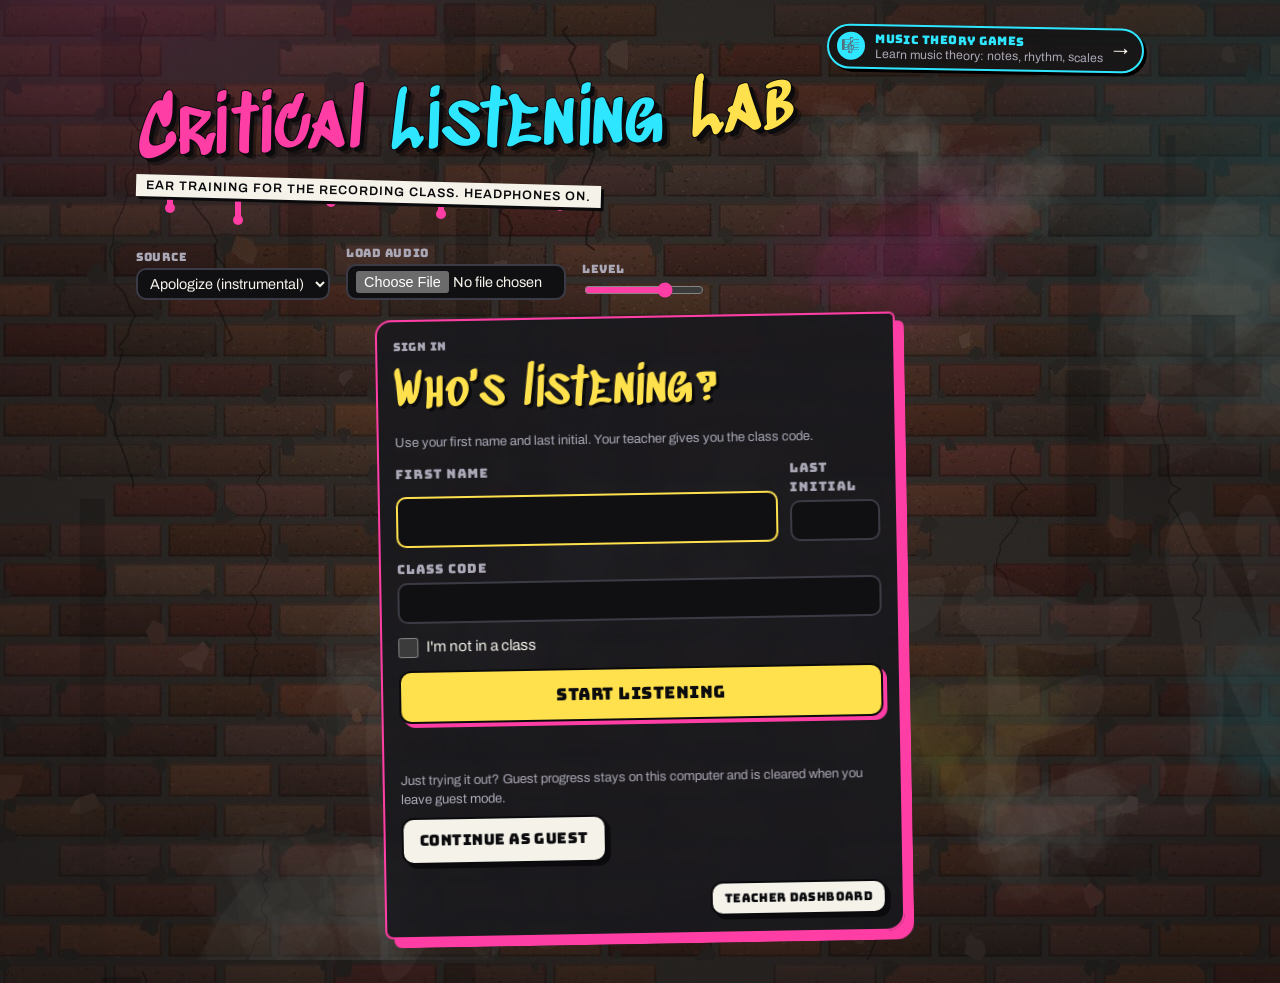
==== critical-listening-lab/index.html @ bb441a6e "Critical Listening Lab: Beat Maker: bass piano roll with auto fill, key/chords, sounds, velocity; pa" ====
<!doctype html>
<html lang="en">
<head>
<meta charset="utf-8">
<meta name="viewport" content="width=device-width, initial-scale=1, viewport-fit=cover">
<meta name="description" content="Critical Listening Lab: ear training games for a recording class.">
<title>Critical Listening Lab</title>
<link rel="preconnect" href="https://fonts.googleapis.com">
<link rel="stylesheet" href="https://fonts.googleapis.com/css2?family=Sedgwick+Ave+Display&family=Bungee&family=Archivo:wght@400;500;600;700&family=JetBrains+Mono:wght@400;500&display=swap">
<style>
body{margin:0}
/* Layout: a painted concrete wall. Tag-style title, sticker cards slapped on at angles, spray-can neon per skill.
   One deliberate dark look (a wall at night), so there is no light variant. */
:root{
  color-scheme:dark;
  --bg:#141416; --panel:#1c1c20; --panel-2:#2a2a31; --line:#3b3b45;
  --fg:#f5f2ea; --muted:#aaa8b6; --accent:#ffe14d; --accent-fg:#111;
  --ok:#7dff6a; --bad:#ff4d6d; --lamp:#ffe14d; --screen:#0a0a0c; --screen-fg:#e8e6f0;
  --freq:#ff3ea5; --level:#2ee6ff; --dyn:#b6ff3b; --space:#b18cff; --rhythm:#ff7a1a;
  --ink:#0b0b0d;
  --tag:"Sedgwick Ave Display","Permanent Marker","Comic Sans MS",cursive;
  --display:"Bungee","Arial Black",Impact,sans-serif;
  --body:"Archivo",system-ui,-apple-system,sans-serif;
  --mono:"JetBrains Mono",ui-monospace,Menlo,monospace;
}
*{box-sizing:border-box}
[hidden]{display:none!important}
.view{display:grid;gap:16px;min-width:0}
body{background:var(--bg);color:var(--fg);font-family:var(--body);font-size:15px;line-height:1.5}
.wrap{max-width:1040px;margin:0 auto;padding-inline:16px;padding-block:16px 48px;display:grid;gap:16px}
button{font:inherit;color:inherit}
.label{font-family:var(--display);font-weight:600;text-transform:uppercase;letter-spacing:.08em;font-size:.8rem;color:var(--muted)}
.panel{background:var(--panel);border:1px solid var(--line);border-radius:10px;padding:16px;min-width:0}
h1,h2,h3{font-family:var(--display);text-transform:uppercase;letter-spacing:.03em;margin:0;line-height:1.05;text-wrap:balance}
h2{font-size:1.6rem} h3{font-size:1.25rem}
.top{display:flex;flex-wrap:wrap;gap:12px 20px;align-items:center;justify-content:space-between}
.brand{background:none;border:0;padding:0;cursor:pointer;text-align:left}
.brand h1{font-size:1.9rem;font-weight:700}
.brand small{display:block;font-size:.85rem;color:var(--muted)}
.source{display:flex;flex-wrap:wrap;gap:10px 16px;align-items:flex-end}
.source .group{display:flex;flex-direction:column;gap:3px;min-width:0}
select,input[type=file]{font:inherit;font-size:.9rem;color:var(--fg);background:var(--panel-2);border:1px solid var(--line);border-radius:6px;padding:5px 8px;max-width:100%}
input[type=file]{max-width:220px}
input[type=range]{accent-color:var(--accent);width:120px}
:focus-visible{outline:2px solid var(--accent);outline-offset:2px}
.btn{font-weight:600;border-radius:8px;border:1px solid var(--line);background:var(--panel-2);padding:10px 16px;cursor:pointer;display:inline-flex;align-items:center;justify-content:center;gap:8px}
.btn:hover{border-color:var(--muted)}
.btn.primary{background:var(--accent);color:var(--accent-fg);border-color:var(--accent)}
.btn.big{font-size:1.05rem;padding:12px 22px}
.status{font-size:.8rem;color:var(--muted)}

/* Home */
.home-top{display:grid;grid-template-columns:minmax(0,1.6fr) minmax(0,1fr);gap:16px}
@media (max-width:760px){.home-top{grid-template-columns:1fr}}
.workout{display:grid;gap:14px;align-content:start}
.wo-list{display:grid;grid-template-columns:repeat(3,minmax(0,1fr));gap:10px}
@media (max-width:480px){.wo-list{grid-template-columns:1fr}}
.wo-item{border:1px solid var(--line);border-radius:8px;padding:10px;display:grid;gap:4px;background:var(--panel-2)}
.wo-item.done{border-color:var(--ok)}
.wo-item .check{font-size:.8rem;color:var(--muted)} .wo-item.done .check{color:var(--ok);font-weight:600}
.profile{display:grid;gap:12px;align-content:start}
.stats{display:grid;grid-template-columns:repeat(3,1fr);gap:8px}
.stat{display:flex;flex-direction:column}
.stat b{font-family:var(--mono);font-weight:500;font-size:1.5rem;font-variant-numeric:tabular-nums}
.bar{height:8px;border-radius:4px;background:var(--panel-2);overflow:hidden;border:1px solid var(--line)}
.bar i{display:block;height:100%;background:var(--accent)}
.skills{display:grid;grid-template-columns:repeat(5,minmax(0,1fr));gap:12px}
@media (max-width:640px){.skills{grid-template-columns:repeat(2,minmax(0,1fr))}}
.skill{display:grid;gap:6px}
.skill .row{display:flex;justify-content:space-between;align-items:baseline}
.skill b{font-family:var(--mono);font-weight:500}
.games{display:grid;grid-template-columns:repeat(auto-fill,minmax(220px,1fr));gap:12px}
.card{text-align:left;background:var(--panel);border:1px solid var(--line);border-radius:10px;padding:14px;cursor:pointer;display:grid;gap:8px;align-content:start}
.card:hover{border-color:var(--muted)}
.card svg{width:64px;height:32px}
.card p{margin:0;font-size:.88rem;color:var(--muted)}
.card .meta{display:flex;justify-content:space-between;align-items:center;gap:8px;font-size:.8rem;color:var(--muted)}
.tag{font-family:var(--display);font-weight:600;letter-spacing:.06em;text-transform:uppercase;font-size:.75rem;padding:1px 8px;border-radius:999px;border:1px solid currentColor}
.pips{display:inline-flex;gap:3px}.pips i{width:8px;height:8px;border-radius:2px;background:var(--panel-2);border:1px solid var(--line)}
.pips i.on{background:currentColor;border-color:currentColor}
.sk-Frequency{color:var(--freq)} .sk-Level{color:var(--level)} .sk-Dynamics{color:var(--dyn)} .sk-Space{color:var(--space)} .sk-Rhythm{color:var(--rhythm)}
.seq-wrap{overflow-x:auto}
.seq{display:grid;grid-template-columns:72px repeat(16,minmax(16px,1fr));gap:3px;min-width:340px;align-items:center}
.seq .rl{font-family:var(--display);font-weight:600;text-transform:uppercase;letter-spacing:.05em;font-size:.8rem;color:var(--muted);white-space:nowrap}
.seq .num{font:10px var(--mono);color:var(--muted);text-align:center}
.cell{aspect-ratio:1;border-radius:4px;border:1px solid var(--line);background:var(--panel-2);cursor:pointer;padding:0;min-width:0}
.cell.alt{background:var(--panel)}
.cell.on,.cell.v3{background:var(--rhythm);border-color:var(--rhythm)}
.cell.v1{background:color-mix(in srgb,var(--rhythm) 30%,var(--panel-2));border-color:color-mix(in srgb,var(--rhythm) 55%,var(--panel-2))}
.cell.v2{background:color-mix(in srgb,var(--rhythm) 62%,var(--panel-2));border-color:color-mix(in srgb,var(--rhythm) 80%,var(--panel-2))}
.cell.vel{background:var(--lamp);border-color:var(--lamp)}
.cell.hit,.cell.extra,.cell.vel,.cell.miss{color:#fff;font:600 10px var(--mono)}
.vel-legend{display:flex;gap:12px;align-items:center;font-size:.8rem;color:var(--muted);margin-bottom:8px;flex-wrap:wrap}
.vel-legend i{display:inline-block;width:14px;height:14px;border-radius:3px;vertical-align:-2px;margin-right:4px}
.seq .rl small{display:block;font:400 9px var(--mono);letter-spacing:0;text-transform:none;color:var(--accent)}
.cell.now{box-shadow:0 0 0 2px var(--lamp)}
.cell.hit{background:var(--ok);border-color:var(--ok)}
.cell.extra{background:var(--bad);border-color:var(--bad)}
.cell.miss{border:2px dashed var(--bad)}
.cell:disabled{cursor:default}
.seq-row{display:flex;gap:10px;align-items:center;justify-content:space-between;margin-top:12px;flex-wrap:wrap}
.note{font-size:.82rem;color:var(--muted);margin:0}

/* Play */
.play-head{display:flex;flex-wrap:wrap;gap:12px;align-items:center;justify-content:space-between}
.hud{display:flex;gap:18px;flex-wrap:wrap}
.hud div{display:flex;flex-direction:column}
.hud b{font-family:var(--mono);font-weight:500;font-size:1.25rem;font-variant-numeric:tabular-nums}
.progress{display:flex;gap:4px}
.progress i{flex:1;height:6px;border-radius:3px;background:var(--panel-2);border:1px solid var(--line)}
.progress i.ok{background:var(--ok);border-color:var(--ok)} .progress i.bad{background:var(--bad);border-color:var(--bad)} .progress i.cur{border-color:var(--accent)}
.grid{display:grid;grid-template-columns:minmax(0,1fr) minmax(0,1.4fr);gap:16px}
@media (max-width:760px){.grid{grid-template-columns:1fr}}
.transport{display:grid;gap:10px}
.ab{display:grid;grid-template-columns:1fr 1fr;gap:10px}
.ab .btn{flex-direction:column;gap:2px;padding:14px 8px}
.ab .btn b{font-family:var(--display);font-size:1.8rem;line-height:1}
.ab .btn span{font-size:.8rem;color:var(--muted);font-weight:500}
.lamp{width:10px;height:10px;border-radius:50%;background:var(--line);display:inline-block}
.ab .btn[aria-pressed=true]{border-color:var(--lamp);box-shadow:inset 0 0 0 1px var(--lamp)}
.ab .btn[aria-pressed=true] .lamp{background:var(--lamp);box-shadow:0 0 8px var(--lamp)}
.hint{font-size:.78rem;color:var(--muted);margin:0}
kbd{font-family:var(--mono);font-size:.72rem;border:1px solid var(--line);border-radius:4px;padding:0 4px;background:var(--panel-2)}
.blurb{margin:0;color:var(--muted);font-size:.9rem;max-width:60ch}
.pad{display:grid;grid-template-columns:repeat(auto-fit,minmax(110px,1fr));gap:8px}
.ans{font-weight:600;font-size:.95rem;padding:14px 8px;border-radius:8px;border:1px solid var(--line);background:var(--panel-2);cursor:pointer;font-variant-numeric:tabular-nums;white-space:pre-line}
.ans:hover:not(:disabled){border-color:var(--accent)}
.ans:disabled{cursor:default;opacity:.5}
.ans.correct{opacity:1;background:var(--ok);border-color:var(--ok);color:#fff}
.ans.wrong{opacity:1;background:var(--bad);border-color:var(--bad);color:#fff}
.strip{position:relative;height:64px;border-radius:8px;background:var(--screen);cursor:crosshair;user-select:none;touch-action:none}
.strip .tick{position:absolute;top:0;bottom:0;width:1px;background:var(--screen-fg);opacity:.18}
.strip .tl{position:absolute;bottom:3px;font:11px var(--mono);color:var(--screen-fg);opacity:.7;transform:translateX(3px);pointer-events:none}
.strip .mk{position:absolute;top:0;bottom:0;width:3px;margin-left:-1px;pointer-events:none}
.strip .mk.guess{background:var(--lamp)} .strip .mk.target{background:var(--ok)}
.strip .band{position:absolute;top:0;bottom:0;background:var(--ok);opacity:.22;pointer-events:none}
.strip .heat{position:absolute;inset:0;border-radius:8px;pointer-events:none;transition:background .08s}
.strip .readout{position:absolute;top:6px;left:8px;font:500 13px var(--mono);color:var(--screen-fg);pointer-events:none}
.strip-row{display:flex;gap:10px;align-items:center;justify-content:space-between;margin-top:10px;flex-wrap:wrap}
.feedback{min-height:3em;margin:12px 0 0;font-weight:500}
.feedback .ok{color:var(--ok)} .feedback .bad{color:var(--bad)} .feedback .up{color:var(--accent)}
.analyzer{background:var(--screen);border-radius:8px;position:relative;overflow:hidden}
.analyzer canvas{display:block;width:100%;height:120px} .analyzer.tall canvas{height:230px}
.analyzer .cover{position:absolute;inset:0;display:flex;align-items:center;justify-content:center;color:var(--screen-fg);font-family:var(--display);letter-spacing:.1em;text-transform:uppercase;font-size:.9rem;background:var(--screen);text-align:center;padding:12px}
.toggle{display:flex;align-items:center;gap:6px;font-size:.82rem;color:var(--muted)}
.rowsb{display:flex;flex-wrap:wrap;align-items:center;justify-content:space-between;gap:8px}

/* Results */
.results{display:grid;gap:16px;justify-items:start}
.results .stats{grid-template-columns:repeat(4,minmax(0,1fr));width:100%}
@media (max-width:560px){.results .stats{grid-template-columns:repeat(2,1fr)}}
.actions{display:flex;flex-wrap:wrap;gap:10px}
.login{max-width:520px;width:100%;justify-self:center;display:grid;gap:12px}
.login-form{display:grid;grid-template-columns:minmax(0,1fr) 90px;gap:12px}
.login-form label{display:grid;gap:4px;font-family:var(--display);font-weight:600;text-transform:uppercase;letter-spacing:.08em;font-size:.8rem;color:var(--muted)}
.login-form label.full,.login-form button{grid-column:1/-1}
.login-form input{font:500 1rem var(--body);color:var(--fg);background:var(--panel-2);border:1px solid var(--line);border-radius:6px;padding:10px;text-transform:none;letter-spacing:0;min-width:0}
#fInit,#fCode{text-transform:uppercase}
.err{color:var(--bad);font-weight:500;margin:0;min-height:1.5em}
.known{display:flex;flex-wrap:wrap;gap:6px}
.chip{font-size:.85rem;padding:5px 12px;border-radius:999px;border:1px solid var(--line);background:transparent;cursor:pointer}
.chip:hover{border-color:var(--accent)}
.who{display:flex;align-items:center;gap:10px;font-weight:600}
.who .btn{padding:5px 10px;font-size:.82rem}
#report{width:100%;min-height:110px;font:12px var(--mono);color:var(--fg);background:var(--panel-2);border:1px solid var(--line);border-radius:6px;padding:8px}

/* Beat Maker (free play) */
.bm-bar{display:flex;flex-wrap:wrap;gap:12px 20px;align-items:flex-end}
.bm-bar .group{display:flex;flex-direction:column;gap:3px}
.bm-bar output{font:500 .9rem var(--mono)}
.seq.free{grid-template-columns:minmax(190px,230px) repeat(16,minmax(18px,1fr));min-width:560px}
.bm-row{display:flex;gap:4px;align-items:center;min-width:0}
.bm-row select{flex:1;min-width:0;font-size:.82rem;padding:4px}
.bm-row .ic{border:1px solid var(--line);background:var(--panel-2);border-radius:5px;width:26px;height:26px;padding:0;cursor:pointer;font:600 .75rem var(--mono);flex:none}
.bm-row .ic[aria-pressed=true]{background:var(--fg);color:var(--bg)}
.bars-seg{display:flex;gap:4px}
.bars-seg button{font:400 .8rem var(--display);min-width:36px;padding:6px 8px;border-radius:7px;border:2px solid var(--line);background:transparent;color:var(--muted);cursor:pointer}
.bars-seg button[aria-pressed=true]{background:var(--rhythm);border-color:var(--rhythm);color:var(--ink,#111)}
.seq.free .bm-row,.seq.free .corner{position:sticky;left:0;z-index:2;background:var(--panel);padding-right:4px;align-self:stretch;display:flex;align-items:center}
.seq.free .num.bar{color:var(--rhythm);font-weight:700;overflow:visible;white-space:nowrap}
.seq.free .cell.bs{box-shadow:-3px 0 0 var(--rhythm)}
.roll .nl{cursor:pointer}.roll .nl:hover{color:var(--fg)}
.bm-row .ic.hear{font-size:.65rem}
.bm-row .pan{width:52px;flex:none;accent-color:var(--level);height:18px;margin:0}
.bass{display:grid;gap:12px;margin-top:14px}
.roll .pc.on.v1{background:color-mix(in srgb,var(--freq) 40%,var(--panel-2))} .roll .pc.on.v2{background:color-mix(in srgb,var(--freq) 70%,var(--panel-2))}
.roll .vl{position:sticky;left:0;z-index:2;background:var(--panel);font:400 .6rem var(--display);color:var(--muted);display:flex;align-items:center;justify-content:flex-end;padding-right:6px}
.roll .vc{height:30px;border:none;background:transparent;padding:0;display:flex;align-items:flex-end;justify-content:center;cursor:pointer;min-width:0;border-bottom:1px solid var(--line)}
.roll .vc i{display:block;width:70%;border-radius:2px 2px 0 0;background:var(--freq)}
.roll .vc.v1 i{height:33%;opacity:.55} .roll .vc.v2 i{height:66%;opacity:.8} .roll .vc.v3 i{height:100%}
.bass-acts{display:flex;gap:8px;flex-wrap:wrap}
.bass-acts .btn[aria-pressed=true]{background:var(--fg);color:var(--bg)}
.bass-ctl{display:flex;gap:14px;flex-wrap:wrap;align-items:flex-end}
.bass-ctl .group{display:grid;gap:4px}
.bs-prog{font:400 .85rem var(--display);color:var(--freq);white-space:nowrap}
.roll{display:grid;gap:2px;align-items:stretch;user-select:none;touch-action:none}
.roll .nl{position:sticky;left:0;z-index:2;background:var(--panel);font:500 .72rem var(--mono);color:var(--muted);padding-right:6px;display:flex;align-items:center;justify-content:flex-end;white-space:nowrap}
.roll .nl.root{color:var(--freq);font-weight:700}
.roll .ch{font:400 .68rem var(--display);color:var(--freq);border-left:2px solid var(--freq);padding-left:4px;white-space:nowrap;overflow:hidden}
.roll .pc{height:20px;border-radius:3px;border:1px solid var(--line);background:var(--panel-2);padding:0;cursor:pointer;min-width:0}
.roll .pc.alt{background:color-mix(in srgb,var(--panel-2) 70%,#000)}
.roll .pc.rootrow{background:color-mix(in srgb,var(--freq) 10%,var(--panel-2))}
.roll .pc.bs{box-shadow:-3px 0 0 var(--rhythm)}
.roll .pc.on{background:var(--freq);border-color:var(--freq);border-radius:0}
.roll .pc.on.st{border-radius:5px 0 0 5px} .roll .pc.on.en{border-top-right-radius:5px;border-bottom-right-radius:5px}
.roll .pc.now{outline:2px solid var(--accent);outline-offset:-2px}
.roll.muted .pc.on{opacity:.35}
.bm-new{position:sticky;left:0;max-width:560px;grid-column:1/-1;border:1px dashed var(--line);background:transparent;border-radius:6px;padding:9px;cursor:pointer;color:var(--muted);font-weight:600;text-align:left}
.bm-new:hover{border-color:var(--accent);color:var(--fg)}
.picker{display:grid;grid-template-columns:repeat(auto-fill,minmax(150px,1fr));gap:14px;border:1px solid var(--line);border-radius:8px;padding:14px;background:var(--panel-2)}
.picker h4{margin:0 0 6px;font-family:var(--display);text-transform:uppercase;letter-spacing:.06em;font-size:.95rem}
.picker .opts{display:flex;flex-wrap:wrap;gap:6px}
.cell.muted{opacity:.35}
@media (prefers-reduced-motion:reduce){*{transition:none!important;animation:none!important}}

/* ================= Graffiti layer ================= */
body{
  background-color:#1a1614;
  background-image:
    radial-gradient(38rem 26rem at 8% -4%, rgba(255,62,165,.16), transparent 70%),
    radial-gradient(34rem 28rem at 104% 18%, rgba(46,230,255,.12), transparent 70%),
    radial-gradient(ellipse at 50% 40%, rgba(14,12,12,.22), rgba(10,9,9,.6) 90%),
    var(--wall, none);
  background-size:auto, auto, auto, 1320px auto;
  min-height:100vh; overflow-x:hidden;
}
body::before{content:"LISTEN";position:fixed;right:-4vw;bottom:-6vh;font:400 min(34vw,22rem)/1 var(--tag);color:rgba(255,255,255,.035);transform:rotate(-12deg);pointer-events:none;z-index:0;white-space:nowrap}
.wrap{position:relative;z-index:1}
.brand{position:relative;padding-top:18px;padding-bottom:30px}
.brand h1{font-family:var(--tag);font-weight:400;text-transform:none;letter-spacing:.01em;font-size:clamp(2.5rem,7.4vw,4.8rem);line-height:.95;transform:rotate(-2deg);transform-origin:left center}
.brand h1 span{display:inline-block;-webkit-text-stroke:2px var(--ink);paint-order:stroke fill;text-shadow:4px 4px 0 var(--ink),7px 7px 0 rgba(0,0,0,.35)}
.brand h1 .w1{color:var(--freq)} .brand h1 .w2{color:var(--level);transform:translateY(4px) rotate(1deg)} .brand h1 .w3{color:var(--accent);transform:rotate(-3deg) translateY(-2px)}
.brand small{display:inline-block;margin-top:10px;background:var(--fg);color:var(--ink);font:600 .78rem var(--body);text-transform:uppercase;letter-spacing:.08em;padding:4px 10px;transform:rotate(1.5deg);box-shadow:3px 3px 0 var(--ink)}
.drips{position:absolute;left:0;top:calc(100% - 46px);width:min(520px,80vw);height:40px;pointer-events:none}
.drips i{position:absolute;top:0;width:6px;border-radius:0 0 6px 6px;background:var(--freq);height:var(--h);animation:drip 1.6s ease-out both}
.drips i::after{content:"";position:absolute;left:-2px;bottom:-5px;width:10px;height:10px;border-radius:50%;background:inherit}
@keyframes drip{from{height:calc(var(--h) * .35)}to{height:var(--h)}}
.label{font-family:var(--display);font-weight:400;letter-spacing:.05em;font-size:.72rem}
h1,h2,h3{font-family:var(--display);font-weight:400;letter-spacing:.01em}
h2{font-size:1.65rem} h3{font-size:1.1rem}
.panel{background:rgba(24,24,28,.9);border:2px solid var(--line);border-radius:16px 6px 18px 8px;box-shadow:7px 7px 0 rgba(0,0,0,.55);backdrop-filter:blur(2px)}
select,input[type=file],.login-form input,#report{background:#101013;border:2px solid var(--line);border-radius:10px;color:var(--fg)}
select:focus,.login-form input:focus{border-color:var(--accent);outline:none}
input[type=range]{accent-color:var(--freq)}
.btn{font-family:var(--display);font-weight:400;letter-spacing:.03em;border:2px solid var(--ink);border-radius:12px;background:#f5f2ea;color:var(--ink);box-shadow:4px 4px 0 var(--ink);transition:transform .08s,box-shadow .08s}
.btn:hover{transform:translate(-1px,-1px);box-shadow:5px 5px 0 var(--ink);border-color:var(--ink)}
.btn:active{transform:translate(3px,3px);box-shadow:1px 1px 0 var(--ink)}
.btn.primary{background:var(--accent);color:var(--ink);border-color:var(--ink);box-shadow:4px 4px 0 var(--freq)}
.btn.primary:hover{box-shadow:6px 6px 0 var(--freq)}
.btn:disabled{opacity:.45;transform:none;box-shadow:2px 2px 0 var(--ink)}
.chip{border:2px solid var(--line);color:var(--fg);font-weight:600}
.chip:hover{border-color:var(--accent);color:var(--accent)}
/* Sticker cards, slapped on slightly crooked */
.card{--c:var(--accent);background:#1b1b1f;border:2px solid var(--c);border-radius:14px 4px 16px 6px;box-shadow:6px 6px 0 var(--ink),6px 6px 0 2px color-mix(in srgb,var(--c) 45%,transparent);transition:transform .12s,box-shadow .12s}
.card:nth-child(odd){transform:rotate(-1.2deg)} .card:nth-child(even){transform:rotate(.9deg)} .card:nth-child(3n){transform:rotate(-.4deg)}
.card:hover{transform:rotate(0) translate(-3px,-3px) scale(1.02);box-shadow:10px 10px 0 var(--c);border-color:var(--c)}
.card:has(.sk-Frequency){--c:var(--freq)} .card:has(.sk-Level){--c:var(--level)} .card:has(.sk-Dynamics){--c:var(--dyn)} .card:has(.sk-Space){--c:var(--space)} .card:has(.sk-Rhythm){--c:var(--rhythm)}
.card svg{width:76px;height:38px;filter:drop-shadow(0 0 6px currentColor)}
.card h3{font-size:1.15rem}
.tag{border:0;background:color-mix(in srgb,currentColor 18%,transparent);font-family:var(--display);font-weight:400;padding:2px 9px;border-radius:6px}
.pips i{border-radius:50%;border:1px solid var(--line);background:#101013}
.pips i.on{box-shadow:0 0 6px currentColor}
.sk-Frequency{color:var(--freq)} .sk-Level{color:var(--level)} .sk-Dynamics{color:var(--dyn)} .sk-Space{color:var(--space)} .sk-Rhythm{color:var(--rhythm)}
/* Home */
.workout{border-color:var(--accent);transform:rotate(-.6deg)}
.workout h2{font-family:var(--tag);font-size:clamp(1.9rem,4vw,2.6rem);color:var(--accent);text-shadow:3px 3px 0 var(--ink)}
.wo-item{background:#121215;border:2px dashed var(--line);border-radius:12px 4px 12px 4px}
.wo-item.done{border-style:solid;border-color:var(--ok);box-shadow:0 0 12px rgba(125,255,106,.25)}
.wo-item svg{width:60px;height:30px}
.profile h3{font-family:var(--tag);font-size:2rem;font-weight:400;color:var(--level);text-transform:none}
.stat b,.hud b,.score b{font-family:var(--display);font-weight:400}
.bar{height:12px;border-radius:999px;border:2px solid var(--ink);background:#0f0f12}
.bar i{background:linear-gradient(90deg,var(--freq),var(--accent));box-shadow:0 0 10px rgba(255,62,165,.6)}
.skill .bar i{box-shadow:0 0 10px currentColor}
.skill b{font-family:var(--display);font-weight:400}
/* Play screen */
#gName{font-family:var(--tag);font-size:clamp(2rem,5vw,3rem);font-weight:400;text-transform:none;color:var(--fg);text-shadow:3px 3px 0 var(--ink),5px 5px 0 var(--freq)}
.progress i{height:8px;border:0;background:#2b2b32;transform:skewX(-20deg)}
.progress i.cur{background:var(--accent);box-shadow:0 0 8px var(--accent)}
.progress i.ok{background:var(--ok);box-shadow:0 0 8px var(--ok)} .progress i.bad{background:var(--bad)}
.ab .btn{background:#131316;color:var(--fg);border:2px solid var(--line);box-shadow:4px 4px 0 var(--ink)}
.ab .btn b{font-family:var(--tag);font-weight:400;font-size:2.6rem}
.ab .btn span{color:var(--muted);font-family:var(--body);font-weight:600}
#btnA[aria-pressed=true]{border-color:var(--freq);box-shadow:4px 4px 0 var(--freq),0 0 18px rgba(255,62,165,.35)} #btnA[aria-pressed=true] b{color:var(--freq)}
#btnB[aria-pressed=true]{border-color:var(--level);box-shadow:4px 4px 0 var(--level),0 0 18px rgba(46,230,255,.35)} #btnB[aria-pressed=true] b{color:var(--level)}
.ab .btn .lamp{display:none}
.ans{font-family:var(--display);font-weight:400;font-size:.88rem;background:#131316;border:2px solid var(--line);border-radius:12px 4px 12px 4px;box-shadow:3px 3px 0 var(--ink);transition:transform .08s}
.ans:hover:not(:disabled){border-color:var(--accent);color:var(--accent);transform:rotate(-1.5deg) scale(1.03)}
.ans.correct{background:var(--ok);border-color:var(--ok);color:var(--ink);box-shadow:0 0 16px rgba(125,255,106,.5)}
.ans.wrong{background:var(--bad);border-color:var(--bad);color:var(--ink)}
.feedback .ok{color:var(--ok)} .feedback .bad{color:var(--bad)} .feedback .up{color:var(--accent);font-family:var(--display);font-weight:400}
.strip{border:2px solid var(--line);background:linear-gradient(90deg,rgba(255,62,165,.06),rgba(46,230,255,.06)),var(--screen)}
.strip .mk.guess{background:var(--freq);box-shadow:0 0 10px var(--freq);width:4px}
.analyzer{border:2px solid var(--line)}
.analyzer .cover{font-family:var(--display);font-weight:400;letter-spacing:.04em}
kbd{background:#0f0f12;border-color:var(--line);color:var(--fg)}
/* Grids */
.cell{background:#24242a;border:1px solid #34343c;border-radius:5px}
.cell.alt{background:#1a1a1f}
.cell.on,.cell.v3{box-shadow:0 0 10px color-mix(in srgb,var(--rhythm) 70%,transparent)}
.cell.now{box-shadow:0 0 0 2px var(--accent),0 0 12px var(--accent)}
.cell.hit{background:var(--ok);border-color:var(--ok);color:var(--ink)} .cell.extra{background:var(--bad);border-color:var(--bad)} .cell.vel{color:var(--ink)}
.seq .rl{font-family:var(--display);font-weight:400;font-size:.72rem;color:var(--fg)}
.bm-new{border:2px dashed var(--line);font-family:var(--display);font-weight:400}
.bm-new:hover{border-color:var(--rhythm);color:var(--rhythm)}
.picker{background:#101013;border:2px solid var(--line)}
.picker h4{font-family:var(--display);font-weight:400;color:var(--rhythm)}
/* Login: one big sticker */
.login{transform:rotate(-1deg);border-color:var(--freq);box-shadow:9px 9px 0 var(--freq)}
.login h2{font-family:var(--tag);font-size:clamp(2.2rem,6vw,3.2rem);font-weight:400;text-transform:none;color:var(--accent);text-shadow:3px 3px 0 var(--ink)}
.login-form label{font-family:var(--display);font-weight:400}
.who{font-family:var(--display);font-weight:400;font-size:.85rem}
.results h2{font-family:var(--tag);font-size:clamp(2.4rem,6vw,3.6rem);font-weight:400;text-transform:none;color:var(--accent);text-shadow:4px 4px 0 var(--ink),7px 7px 0 var(--freq)}
@media (prefers-reduced-motion:reduce){.drips i{animation:none}.card,.card:nth-child(odd),.card:nth-child(even){transition:none}}
/* Velocity cells: fill height shows how hard, on every beat column */
.cell.v1{background:linear-gradient(to top,#ffe14d 0 36%,#24242a 36%)!important;border:2px solid #ffe14d!important}
.cell.v2{background:linear-gradient(to top,#ff9a3d 0 68%,#24242a 68%)!important;border:2px solid #ff9a3d!important}
.cell.v3{background:#ff4d6d!important;border:2px solid #ff4d6d!important;box-shadow:0 0 10px rgba(255,77,109,.6)}
.cell.on{background:var(--rhythm)!important;border-color:var(--rhythm)!important}
.cell.hit{background:var(--ok)!important;border-color:var(--ok)!important} .cell.extra{background:var(--bad)!important;border-color:var(--bad)!important}
.cell.vel{background:var(--accent)!important;border-color:var(--accent)!important}
.cell.now{box-shadow:0 0 0 2px var(--accent),0 0 12px var(--accent)!important}
/* level badge, daily goal, toast, teacher dashboard, beat saving */
.lvl-badge{font:400 .78rem var(--display);letter-spacing:.04em;padding:3px 9px;border-radius:6px;border:2px solid currentColor}
.lvl-badge small{font-size:.65rem;opacity:.7}
.goal{display:grid;gap:8px;padding:12px 16px;border-radius:14px;background:rgba(11,11,13,.82);border:2px solid var(--line);box-shadow:5px 5px 0 #000}
.goal-head{display:flex;gap:12px;align-items:baseline;flex-wrap:wrap}
.goal-head b{font:400 1.05rem var(--display);color:var(--fg)} .goal-head span{color:var(--muted);font-size:.85rem}
.goal-bar{position:relative;height:18px;border-radius:9px;background:#24242a;overflow:hidden}
.goal-bar i{position:absolute;inset:0 auto 0 0;width:0;background:linear-gradient(90deg,var(--freq),var(--accent));border-radius:9px;transition:width .6s}
.goal-mark{position:absolute;right:6px;top:0;font:400 11px/18px var(--display);color:var(--ink);mix-blend-mode:normal;opacity:.7}
.goal.done{border-color:var(--ok);box-shadow:5px 5px 0 var(--ok)} .goal.done .goal-bar i{background:linear-gradient(90deg,var(--ok),var(--accent))} .goal.done b{color:var(--ok)}
.toast{position:fixed;left:50%;top:18px;transform:translateX(-50%);z-index:50;background:var(--ok);color:var(--ink);font:400 1rem var(--display);padding:14px 22px;border-radius:12px;box-shadow:5px 5px 0 #000}
.toast b{font-weight:400;font-size:1.2rem;margin-right:6px}
.toast.pop{animation:pop .5s cubic-bezier(.3,1.6,.5,1)} @keyframes pop{from{transform:translateX(-50%) scale(.4) rotate(-6deg)}to{transform:translateX(-50%) scale(1) rotate(0)}}
.tcards{display:grid;grid-template-columns:repeat(auto-fit,minmax(150px,1fr));gap:10px}
.tcard{background:#1b1b20;border:2px solid var(--line);border-radius:10px;padding:10px 12px;display:grid;gap:4px} .tcard b{font:400 1.6rem var(--display);color:var(--accent)}
.ttable{border-collapse:collapse;width:100%;font-size:.85rem;min-width:900px}
.ttable th{font:400 .7rem var(--display);color:var(--muted);text-align:left;padding:6px;border-bottom:2px solid var(--line);white-space:nowrap}
.ttable td{padding:6px;border-bottom:1px solid #2a2a30;vertical-align:bottom;white-space:nowrap} .ttable td.ok{color:var(--ok);font-weight:700}
.tbar{display:inline-block;width:10px;height:24px;background:#24242a;border-radius:3px;position:relative;overflow:hidden;vertical-align:bottom;margin-right:4px}
.tbar::after{content:"";position:absolute;inset:auto 0 0 0;height:var(--h);background:var(--level)} .tbar.ok::after{background:var(--ok)}
.ttable small{color:var(--muted)}
.bm-save{display:flex;gap:8px;flex-wrap:wrap;align-items:center}
.bm-save input{flex:1 1 180px;min-width:0;padding:9px 12px;border-radius:8px;border:2px solid var(--line);background:#0b0b0d;color:var(--fg);font:inherit}
/* Peak Finder how-to demo */
.howto{display:grid;gap:12px;border-color:var(--accent)!important;box-shadow:6px 6px 0 var(--accent)!important}
.how-grid{display:grid;grid-template-columns:minmax(0,1fr) minmax(0,1fr);gap:20px;align-items:center}
@media (max-width:760px){.how-grid{grid-template-columns:1fr}}
.how-steps{margin:0;padding-left:0;list-style:none;display:grid;gap:8px;counter-reset:st}
.how-steps li{counter-increment:st;position:relative;padding:10px 12px 10px 52px;border-radius:10px;border:2px solid transparent;color:var(--muted);transition:all .25s;font-size:15px}
.how-steps li::before{content:counter(st);position:absolute;left:10px;top:50%;transform:translateY(-50%);width:30px;height:30px;border-radius:50%;display:grid;place-items:center;font:400 16px var(--display);background:var(--line);color:var(--fg)}
.how-steps li.on{color:var(--fg);border-color:var(--accent);background:rgba(255,225,77,.08)}
.how-steps li.on::before{background:var(--accent);color:var(--ink)}
.how-steps b{color:var(--fg)}
.demo{background:var(--screen);border-radius:12px;padding:14px;display:grid;gap:12px;border:2px solid var(--line)}
.d-top,.d-bot{display:flex;gap:8px;align-items:center}
.d-btn{font:400 13px var(--display);padding:6px 12px;border-radius:8px;border:2px solid var(--line);color:var(--muted);transition:all .2s}
.d-btn.lit{border-color:var(--accent);color:var(--ink);background:var(--accent)}
.d-a.lit{background:var(--freq);border-color:var(--freq);color:var(--ink)} .d-b.lit{background:var(--level);border-color:var(--level);color:var(--ink)}
.d-key{margin-left:auto;white-space:nowrap;font:400 14px var(--display);padding:8px 16px;border-radius:8px;background:#2a2a30;color:var(--fg);border:2px solid #444;box-shadow:0 5px 0 #000;transition:all .12s}
.d-key b{font-size:18px;margin-right:4px}
.d-key.down{transform:translateY(4px);box-shadow:0 1px 0 #000;background:var(--accent);color:var(--ink);border-color:var(--accent)}
.d-strip{position:relative;height:58px;border-radius:8px;border:2px solid var(--line);background:#0b0b0d;overflow:hidden}
.d-strip.tuning{border-color:var(--accent);box-shadow:0 0 14px rgba(255,225,77,.4)}
.d-heat{position:absolute;inset:0}
.d-read{position:absolute;top:5px;left:8px;font:500 12px var(--mono);color:var(--fg)}
.d-tl{position:absolute;bottom:3px;font:10px var(--mono);color:var(--muted)}
.d-mk{position:absolute;top:0;bottom:0;width:4px;margin-left:-2px;background:var(--freq);box-shadow:0 0 10px var(--freq);opacity:0;transition:opacity .2s}
.d-cur{position:absolute;top:22px;width:18px;height:22px;margin-left:-3px;background:no-repeat center/contain url("data:image/svg+xml,%3Csvg xmlns='http://www.w3.org/2000/svg' viewBox='0 0 18 22'%3E%3Cpath d='M1 1v17l5-4 3 7 3-1-3-7h6z' fill='white' stroke='black' stroke-width='1.5'/%3E%3C/svg%3E")}
.d-cur.click{transform:scale(.8)}
.d-yay{font:400 14px var(--display);color:var(--ok);opacity:0;transition:opacity .2s}
.gdemo{position:relative}
.d-viz{width:100%;height:100px;border-radius:8px;border:2px solid var(--line);background:#0b0b0d;display:block}
.d-ans{display:flex;gap:8px;flex-wrap:wrap}
.d-btn.right{background:var(--ok);border-color:var(--ok);color:var(--ink)}
.d-now{margin-left:auto;font:500 12px var(--mono);color:var(--muted)}
.gdemo .d-yay{position:absolute;right:14px;bottom:14px}
.gdemo>.d-cur{top:0;left:0;transition:left .45s ease,top .45s ease;z-index:2;filter:drop-shadow(0 2px 2px #000)}
.btn.small{padding:6px 12px;font-size:.75rem}
/* live Shift feedback on the real strip */
.strip.tuning{border-color:var(--accent)!important;box-shadow:0 0 16px rgba(255,225,77,.45)}
.strip .shiftbadge{position:absolute;top:6px;right:8px;font:400 12px var(--display);padding:2px 8px;border-radius:6px;background:var(--accent);color:var(--ink);pointer-events:none;display:none}
.strip.tuning .shiftbadge{display:block}
.howbtn{margin-left:auto}
/* ================= From your teacher, tests, feedback ================= */
.from-teacher{display:grid;grid-template-columns:repeat(auto-fit,minmax(260px,1fr));gap:12px;margin-bottom:14px}
.tcard{position:relative;background:var(--panel);border:2px solid var(--accent);border-radius:12px;padding:14px 16px;display:grid;gap:8px;box-shadow:5px 5px 0 #000}
.tcard.test{border-color:var(--bad)} .tcard.done{border-color:var(--ok)}
.tcard .kick{font:400 .7rem var(--display);letter-spacing:.06em;color:var(--accent)} .tcard.test .kick{color:var(--bad)} .tcard.done .kick{color:var(--ok)}
.tcard h3{font-size:1.05rem} .tcard p{margin:0;color:var(--muted);font-size:.9rem}
.tcard .bar i{background:var(--accent)} .tcard.done .bar i{background:var(--ok)}
.tcard .btn{justify-self:start}
.test-lobby{max-width:760px;margin:0 auto;text-align:center;display:grid;gap:14px;justify-items:center;border:3px solid var(--bad);box-shadow:8px 8px 0 #000}
.test-lobby .onair{display:inline-flex;align-items:center;gap:8px;background:var(--bad);color:#fff;font:400 .8rem var(--display);letter-spacing:.12em;padding:6px 12px;border-radius:6px}
.test-lobby .onair i{width:10px;height:10px;border-radius:50%;background:#fff;animation:blink 1.2s infinite}
@keyframes blink{50%{opacity:.2}}
.test-lobby h2.big{font:400 clamp(2.4rem,8vw,4.6rem)/1 var(--tag);text-transform:none;color:var(--fg);transform:rotate(-2deg);-webkit-text-stroke:2px var(--ink);paint-order:stroke fill;text-shadow:4px 4px 0 var(--ink)}
.test-lobby .facts{display:flex;flex-wrap:wrap;gap:10px;justify-content:center}
.test-lobby .fact{min-width:130px;background:var(--panel-2);border:1px solid var(--line);border-radius:10px;padding:8px 14px}
.test-lobby .fact span{display:block;font:400 .66rem var(--display);color:var(--muted)} .test-lobby .fact b{font:500 1.25rem var(--mono)}
.test-lobby .row{display:flex;gap:10px;flex-wrap:wrap;justify-content:center}
.test-lobby .err{color:var(--bad);font-weight:700}
.testing .howto,.testing #howShow,.testing #fbBtn,.testing #boardBtn{display:none!important}
.board{display:grid;gap:12px}
.board .seg{display:flex;gap:6px;flex-wrap:wrap}
.board .seg button{font:400 .75rem var(--display);padding:8px 12px;border-radius:8px;border:2px solid var(--line);background:transparent;color:var(--muted);cursor:pointer}
.board .seg button[aria-pressed=true]{background:var(--freq);border-color:var(--freq);color:var(--ink)}
.board .seg button:disabled{opacity:.4;cursor:default}
.board-wrap{overflow:auto;border-radius:10px;border:1px solid var(--line)}
.board table{border-collapse:collapse;width:100%;min-width:760px;font-size:.92rem}
.board th{font:400 .66rem var(--display);color:var(--muted);text-align:right;padding:9px 8px;border-bottom:2px solid var(--line);white-space:nowrap;cursor:pointer;user-select:none;background:var(--panel)}
.board th.l,.board td.l{text-align:left} .board th.on{color:var(--accent)} .board th.on::after{content:" ▼"}
.board td{padding:8px;border-bottom:1px solid var(--line);text-align:right;font-family:var(--mono);font-variant-numeric:tabular-nums;white-space:nowrap}
.board td.l{font-family:var(--body)} .board td.on{color:var(--accent);font-weight:600} .board td.dim{color:var(--muted)}
.board tr.me td{background:color-mix(in srgb,var(--accent) 14%,transparent)}
.board .rk{font:400 .9rem var(--display);color:var(--muted)} .board tr:nth-child(1) .rk{color:#ffd23f} .board tr:nth-child(2) .rk{color:#d8d8e0} .board tr:nth-child(3) .rk{color:#e09a5a}
.theory-bar{display:flex;justify-content:flex-end;padding-top:10px;margin-bottom:-8px;position:relative;z-index:2}
.theory-link{display:inline-flex;align-items:center;gap:10px;text-decoration:none;color:var(--fg);background:rgba(20,20,22,.85);border:2px solid var(--level);border-radius:999px;padding:5px 14px 5px 8px;box-shadow:3px 3px 0 #000;transform:rotate(1deg);transition:transform .15s}
.theory-link:hover,.theory-link:focus-visible{transform:rotate(0) translateY(-1px)}
.theory-link .ic{width:28px;height:28px;display:grid;place-items:center;border-radius:50%;background:var(--level);font-size:15px}
.theory-link b{display:block;font:400 .74rem var(--display);letter-spacing:.04em;color:var(--level)}
.theory-link small{display:block;font-size:.76rem;color:var(--muted);line-height:1.2}
.testing .theory-bar{display:none}
.fb-ov{position:fixed;inset:0;z-index:50;display:grid;place-items:center;padding:16px;background:rgba(0,0,0,.7)}
.fb-ov[hidden]{display:none}
.fb-panel{width:100%;max-width:440px;background:var(--panel);border:2px solid var(--accent);border-radius:12px;padding:18px;display:grid;gap:10px;box-shadow:6px 6px 0 #000}
.fb-panel textarea{font:inherit;width:100%;min-height:110px;resize:vertical;color:var(--fg);background:var(--screen);border:1px solid var(--line);border-radius:8px;padding:10px}
.fb-panel .rowsb{font-size:.85rem;color:var(--muted)}
.fb-panel .acts{display:flex;gap:10px;justify-content:flex-end}
</style>
</head>
<body>
<div class="wrap">
  <div class="theory-bar"><a class="theory-link" href="https://drkeyzzz.github.io/"><span class="ic" aria-hidden="true">🎼</span><span><b>Music Theory Games</b><small>Learn music theory: notes, rhythm, scales</small></span><span aria-hidden="true">→</span></a></div>
  <div class="top">
    <button class="brand" id="home" aria-label="Critical Listening Lab, home"><h1><span class="w1">Critical</span> <span class="w2">Listening</span> <span class="w3">Lab</span></h1>
      <span class="drips" aria-hidden="true"><i style="left:6%;--h:22px"></i><i style="left:19%;--h:34px;animation-delay:.2s"></i><i style="left:37%;--h:16px;animation-delay:.4s"></i><i style="left:58%;--h:28px;animation-delay:.1s"></i><i style="left:81%;--h:20px;animation-delay:.3s"></i></span>
      <small>Ear training for the recording class. Headphones on.</small></button>
    <div class="who" id="who" hidden><span id="whoName"></span><button class="btn" id="boardBtn" type="button">🏆 Leaderboard</button><button class="btn" id="switch">Switch student</button></div>
    <div class="source" aria-label="Audio source">
      <div class="group">
        <label class="label" for="src">Source</label>
        <select id="src">
          <option value="apol" selected>Apologize (instrumental)</option>
          <option value="apol8">Apologize, 8-bar loop</option>
          <option value="combo">Jazz combo loop</option>
          <option value="drums">Drums only</option>
          <option value="keys">Keys + bass</option>
          <option value="pink">Pink noise</option>
          <option value="file" disabled>Your file (load one)</option>
        </select>
      </div>
      <div class="group">
        <label class="label" for="file">Load audio</label>
        <input id="file" type="file" accept="audio/*">
      </div>
      <div class="group">
        <label class="label" for="vol">Level</label>
        <input id="vol" type="range" min="0" max="1" step="0.01" value="0.7">
      </div>
    </div>
  </div>
  <div class="status" id="srcStatus" hidden></div>
  <div class="goal" id="goal" hidden>
    <div class="goal-head"><b id="goalText">Today: 0 of 25 min</b><span id="goalSub"></span></div>
    <div class="goal-bar"><i id="goalFill"></i><span class="goal-mark">25</span></div>
  </div>
  <div class="toast" id="toast" hidden role="status"></div>

  <!-- LOGIN -->
  <section id="vLogin" class="panel login" hidden>
    <span class="label">Sign in</span>
    <h2>Who's listening?</h2>
    <p class="note">Use your first name and last initial. Your teacher gives you the class code.</p>
    <form id="loginForm" class="login-form" novalidate>
      <label>First name<input id="fFirst" autocomplete="given-name" maxlength="20"></label>
      <label>Last initial<input id="fInit" maxlength="1" autocomplete="off"></label>
      <label class="full">Class code<input id="fCode" maxlength="12" autocomplete="off" autocapitalize="characters"></label>
      <label class="full" for="fSolo" style="display:flex;gap:8px;align-items:center;font-family:var(--body);font-size:.95rem;text-transform:none;letter-spacing:0;color:var(--fg)"><input type="checkbox" id="fSolo" style="width:20px;height:20px;margin:0"> I'm not in a class</label>
      <button class="btn primary big" type="submit">Start listening</button>
    </form>
    <p class="err" id="loginErr" aria-live="polite"></p>
    <div class="rowsb"><span class="note">Just trying it out? Guest progress stays on this computer and is cleared when you leave guest mode.</span><button class="btn" id="guest" type="button">Continue as guest</button></div>
    <div style="text-align:right;margin-top:10px"><button class="btn small" id="teachBtn2" type="button">Teacher dashboard</button></div>
    <div id="knownWrap" hidden><div class="label" style="margin-bottom:6px">Already signed in on this computer</div><div class="known" id="known"></div></div>
  </section>

  <!-- HOME -->
  <section id="vHome" class="view">
    <div class="from-teacher" id="fromTeacher" hidden></div>
    <div class="home-top">
      <div class="panel workout">
        <div class="rowsb"><span class="label">Today's workout</span><span class="status" id="woDate"></span></div>
        <h2 id="woTitle">Three games, five rounds each</h2>
        <div class="wo-list" id="woList"></div>
        <div><button class="btn primary big" id="woStart">Start workout</button></div>
      </div>
      <div class="panel profile">
        <div class="rowsb"><span class="label" id="pName">Your progress</span><button class="chip" id="copyReport">Copy progress report</button></div>
        <textarea id="report" readonly hidden aria-label="Progress report"></textarea>
        <div class="rowsb"><h3 id="pLevel">Level 1</h3><span class="status" id="pXp">0 XP</span></div>
        <div class="bar"><i id="pBar" style="width:0%"></i></div>
        <div class="stats">
          <div class="stat"><span class="label">Day streak</span><b id="pStreak">0</b></div>
          <div class="stat"><span class="label">Sessions</span><b id="pSessions">0</b></div>
          <div class="stat"><span class="label">Accuracy</span><b id="pAcc">–</b></div>
        </div>
      </div>
    </div>
    <div class="panel">
      <div class="label" style="margin-bottom:10px">Listening skills</div>
      <div class="skills" id="skills"></div>
    </div>
    <div class="rowsb"><span class="label">All games</span><span class="status">Ten rounds per game. Levels adjust as you play.</span></div>
    <div class="games" id="games"></div>
    <div class="rowsb"><p class="note">Progress is saved in this browser on this device.</p><div class="row" style="display:flex;gap:8px"><button class="btn small" id="fbBtn" type="button">Send feedback</button><button class="btn small" id="teachBtn">Teacher dashboard</button></div></div>
  </section>

  <!-- PLAY -->
  <section id="vPlay" class="view" hidden>
    <div class="panel" style="display:grid;gap:12px">
      <div class="play-head">
        <div style="display:grid;gap:4px">
          <span class="label" id="gSkill"></span>
          <h2 id="gName"></h2>
        </div>
        <div class="hud">
          <div><span class="label">Level</span><b id="hLevel">1</b></div>
          <div><span class="label">Round</span><b id="hRound">1/10</b></div>
          <div><span class="label">Score</span><b id="hScore">0</b></div>
        </div>
      </div>
      <div class="progress" id="prog"></div>
    </div>
    <div class="panel howto" id="howto" hidden>
      <div class="rowsb"><span class="label" id="howTitle">How to play</span><button class="btn" id="howHide">Got it, hide this</button></div>
      <div class="how-grid"><div id="howDemo"></div><ol class="how-steps" id="howSteps"></ol></div>
      <p class="hint" id="howNote" hidden></p>
    </div>
    <div class="grid">
      <div class="panel transport">
        <p class="blurb" id="gBlurb"></p>
        <button class="btn primary big" id="play"><span id="playLabel">Play</span></button>
        <div class="ab">
          <button class="btn" id="btnA" aria-pressed="true"><i class="lamp"></i><b>A</b><span>Original</span></button>
          <button class="btn" id="btnB" aria-pressed="false"><i class="lamp"></i><b>B</b><span>Processed</span></button>
        </div>
        <p class="hint"><kbd>Space</kbd> play/stop · <kbd>A</kbd>/<kbd>B</kbd> switch · <kbd>X</kbd> flip · <kbd>1</kbd>–<kbd>9</kbd> answer · <kbd>Enter</kbd> lock in / next</p>
        <button class="btn" id="quit">Quit to gym</button>
      </div>
      <div class="panel">
        <div class="rowsb" style="margin-bottom:8px;gap:10px"><div class="label" id="question"></div><button class="btn small" id="howShow">Show me how</button></div>
        <div id="answerArea"></div>
        <p class="feedback" id="feedback" aria-live="polite"></p>
        <div class="rowsb"><span></span><button class="btn primary" id="next" hidden>Next round</button></div>
      </div>
    </div>
    <div class="panel">
      <div class="rowsb" style="margin-bottom:8px"><span class="label" id="anLabel">Analyzer</span><span class="status">Opens after you answer</span></div>
      <div class="analyzer" id="anBox"><canvas id="spec"></canvas><div class="cover" id="cover">Locked until you answer. Trust your ears.</div></div>
    </div>
  </section>

  <!-- BEAT MAKER -->
  <section id="vFree" class="view" hidden>
    <div class="panel" style="display:grid;gap:14px">
      <div class="play-head">
        <div style="display:grid;gap:4px"><span class="label sk-Rhythm">Rhythm · Free play</span><h2>Beat Maker</h2></div>
        <button class="btn" id="bmBack">Back to gym</button>
      </div>
      <div class="bm-bar">
        <button class="btn primary big" id="bmPlay">Play</button>
        <div class="group"><label class="label" for="bmTempo">Tempo <output id="bmTempoOut">96</output> BPM</label><input type="range" id="bmTempo" min="60" max="170" value="96"></div>
        <div class="group"><label class="label" for="bmSwing">Swing <output id="bmSwingOut">0</output>%</label><input type="range" id="bmSwing" min="0" max="60" value="0"></div>
        <div class="group"><span class="label">Bars</span><div class="bars-seg" id="bmBars" role="group" aria-label="How many bars"><button type="button" data-b="1">1</button><button type="button" data-b="2">2</button><button type="button" data-b="4">4</button><button type="button" data-b="8">8</button></div></div>
        <button class="btn" id="bmCopy" type="button" hidden>Copy bar 1 to all</button>
        <button class="btn" id="bmUndo" type="button" disabled title="Undo (Ctrl+Z)">↶ Undo</button>
        <button class="btn" id="bmClear">Clear</button>
        <button class="btn" id="bmReset">New beat</button>
        <button class="btn" id="bmHow">How it works</button>
      </div>
      <div class="bm-save"><input id="bmName" maxlength="40" placeholder="Name your beat"><button class="btn primary" id="bmSave">Save beat</button>
        <select id="bmLoad" aria-label="My saved beats"></select><button class="btn" id="bmDelete">Delete</button><span class="status" id="bmSaved"></span></div>
      <p class="hint">Click a cell for soft, again for medium, again for hard, and a fourth time to clear. M mutes a row. Pick 1, 2, 4 or 8 <b>Bars</b> for a longer beat; scroll sideways to see them all. <b>Clear</b> wipes every hit. Save a beat to keep it in My beats.</p>
    </div>
    <div class="panel">
      <div class="vel-legend"><span><i class="cell v1" style="aspect-ratio:auto"></i>Soft</span><span><i class="cell v2" style="aspect-ratio:auto"></i>Medium</span><span><i class="cell v3" style="aspect-ratio:auto"></i>Hard</span></div>
      <div class="seq-wrap"><div class="seq free" id="bmGrid"></div></div>
      <div id="bmPicker" hidden style="margin-top:12px"></div>
    </div>
    <div class="panel bass" id="bassPanel">
      <div class="rowsb"><div style="display:grid;gap:2px"><span class="label sk-Frequency">Bass line · piano roll</span><h3>Bass</h3></div>
        <div class="bass-acts"><button class="btn primary" id="bsFill" type="button">Auto fill</button><button class="btn" id="bsRand" type="button">🎲 Random</button><button class="btn" id="bsClear" type="button">Clear bass</button><button class="btn" id="bsMute" type="button" aria-pressed="false">Mute</button></div></div>
      <div class="bass-ctl">
        <label class="group"><span class="label">Key</span><select id="bsKey"></select></label>
        <div class="group"><span class="label">Scale</span><div class="bars-seg" id="bsScale"><button type="button" data-v="major">Major</button><button type="button" data-v="minor">Minor</button></div></div>
        <div class="group"><span class="label">Auto fill uses</span><div class="bars-seg" id="bsMode"><button type="button" data-v="key">Stay in key</button><button type="button" data-v="chords">Chord progression</button></div></div>
        <div class="group" id="bsProgWrap"><span class="label">Progression</span><div style="display:flex;gap:6px;align-items:center"><b id="bsProg" class="bs-prog"></b><button class="btn small" id="bsNewProg" type="button">🎲 New chords</button></div></div>
        <label class="group"><span class="label">Sound</span><select id="bsSound"><optgroup label="Electronic"><option value="sub">Sub bass</option><option value="b808">808 bass</option><option value="synth">Synth bass</option><option value="acid">Acid bass</option><option value="reese">Reese bass</option><option value="wobble">Wobble bass</option></optgroup><optgroup label="Band"><option value="finger">Electric bass (fingers)</option><option value="pluck">Plucked bass</option><option value="upright">Upright bass</option></optgroup></select></label>
        <button class="btn" id="bsHear" type="button" title="Hear this bass sound">▶ Hear it</button>
        <div class="group"><span class="label">New notes</span><div class="bars-seg" id="bsVel"><button type="button" data-v="1">Soft</button><button type="button" data-v="2">Med</button><button type="button" data-v="3">Hard</button></div></div>
        <label class="group"><span class="label">Pan <output id="bsPanOut">C</output></span><input type="range" id="bsPan" min="-100" max="100" step="5" value="0" style="width:110px;accent-color:var(--level)"></label>
      </div>
      <p class="hint" style="margin:0">Click a square to place a note, drag right to make it longer, click a note to remove it. The bars under the roll are each note's velocity (how hard it's played): click one to change it. Click a note name on the left to hear it. Only notes in your key are shown, so nothing clashes. Made a mistake? Hit <b>↶ Undo</b> (or Ctrl+Z). <b>Auto fill</b> writes a bass line for you. <b>🎲 Random</b> makes a new version.</p>
      <div class="seq-wrap"><div class="roll" id="bsRoll"></div></div>
    </div>
  </section>

  <!-- RESULTS -->
  <section id="vResults" class="panel results" hidden>
    <span class="label" id="rGame"></span>
    <h2 id="rTitle">Session complete</h2>
    <div class="stats">
      <div class="stat"><span class="label">Score</span><b id="rScore">0</b></div>
      <div class="stat"><span class="label">Accuracy</span><b id="rAcc">0%</b></div>
      <div class="stat"><span class="label">Level</span><b id="rLevel">1</b></div>
      <div class="stat"><span class="label">XP earned</span><b id="rXp">0</b></div>
    </div>
    <p class="note" id="rNote"></p>
    <p class="note" id="rTest" hidden></p>
    <div class="actions">
      <button class="btn primary big" id="rNext">Next game</button>
      <button class="btn" id="rAgain">Play again</button>
      <button class="btn" id="rBoard">🏆 Leaderboard</button>
      <button class="btn" id="rHome">Back to gym</button>
    </div>
  </section>

  <!-- LEADERBOARD -->
  <section id="vBoard" class="view" hidden>
    <div class="panel board">
      <div class="rowsb"><h2>🏆 Leaderboard</h2><button class="btn" id="bBack" type="button">Back to gym</button></div>
      <div class="rowsb">
        <div class="seg" id="bScope" role="group" aria-label="Which board"><button type="button" data-s="class" aria-pressed="true">My class</button><button type="button" data-s="world" aria-pressed="false">World</button></div>
        <div class="seg" id="bWhen" role="group" aria-label="When"><button type="button" data-w="7" aria-pressed="false">This week</button><button type="button" data-w="30" aria-pressed="false">This month</button><button type="button" data-w="0" aria-pressed="true">All time</button></div>
      </div>
      <p class="note" id="bNote" style="margin:0"></p>
      <div class="board-wrap" id="bOut"></div>
    </div>
  </section>

  <!-- TEST LOBBY -->
  <section id="vTest" class="panel test-lobby" hidden aria-live="polite"></section>

  <!-- FEEDBACK -->
  <div class="fb-ov" id="fbOv" hidden>
    <div class="fb-panel" role="dialog" aria-modal="true" aria-labelledby="fbH">
      <div id="fbForm" style="display:grid;gap:10px">
        <h2 id="fbH">Send feedback</h2>
        <p class="note" style="margin:0">Tell Mr. Milnes what you think of the Listening Lab. What would make it better?</p>
        <textarea id="fbText" maxlength="300" placeholder="A few words is plenty"></textarea>
        <div class="rowsb"><span id="fbWho"></span><span id="fbCount">0 / 300</span></div>
        <label style="display:flex;gap:8px;align-items:center;font-size:.9rem"><input type="checkbox" id="fbAnon"> Send without my name</label>
        <p class="note" style="margin:0">Please don't share personal info like your address or phone number.</p>
        <p class="err" id="fbErr" role="alert" style="margin:0"></p>
        <div class="acts"><button class="btn" id="fbCancel" type="button">Cancel</button><button class="btn primary" id="fbSend" type="button">Send</button></div>
      </div>
      <div id="fbDone" hidden style="display:grid;gap:10px"><h2>Thank you!</h2><p class="note" style="margin:0">Mr. Milnes will read your feedback.</p><div class="acts"><button class="btn primary" id="fbClose" type="button">Close</button></div></div>
    </div>
  </div>
</div>

<script>
(() => {
const $ = id => document.getElementById(id);
const SR = 44100;
const fmtHz = f => f >= 1000 ? (Math.round(f/100)/10) + ' kHz' : Math.round(f) + ' Hz';
const pick = a => a[Math.floor(Math.random() * a.length)];
const rand = (lo, hi) => lo + Math.random() * (hi - lo);
const logRand = (lo, hi) => Math.exp(rand(Math.log(lo), Math.log(hi)));
const mtof = m => 440 * Math.pow(2, (m - 69) / 12);
const ymdOf = d => `${d.getFullYear()}-${String(d.getMonth() + 1).padStart(2, '0')}-${String(d.getDate()).padStart(2, '0')}`;
const today = () => ymdOf(new Date());   // the student's local date, so evening practice counts for today
const esc = v => String(v ?? '').replace(/[&<>"']/g, c => ({ '&':'&amp;', '<':'&lt;', '>':'&gt;', '"':'&quot;', "'":'&#39;' })[c]);

/* ================= Built-in audio ================= */
async function renderLoop(parts) {
  const bpm = 116, beat = 60 / bpm, bars = 2, len = beat * 4 * bars;
  const oc = new OfflineAudioContext(2, Math.ceil(SR * len), SR);
  const out = oc.createGain(); out.gain.value = 0.55; out.connect(oc.destination);
  const nb = oc.createBuffer(1, SR, SR), nd = nb.getChannelData(0);
  for (let i = 0; i < nd.length; i++) nd[i] = Math.random() * 2 - 1;
  const at = (bar, b, off) => (bar * 4 + b + (off ? 2/3 : 0)) * beat;
  const pan = v => { const p = oc.createStereoPanner(); p.pan.value = v; p.connect(out); return p; };
  const drumBus = pan(0), rideBus = pan(0.35), keyBus = pan(-0.25), bassBus = pan(0);
  function noise(t, dur, type, freq, q, gain, dest) {
    const s = oc.createBufferSource(); s.buffer = nb;
    const f = oc.createBiquadFilter(); f.type = type; f.frequency.value = freq; f.Q.value = q;
    const g = oc.createGain(); g.gain.setValueAtTime(gain, t); g.gain.exponentialRampToValueAtTime(0.0008, t + dur);
    s.connect(f).connect(g).connect(dest); s.start(t, Math.random() * 0.5); s.stop(t + dur + 0.02);
  }
  function kick(t, v) {
    const o = oc.createOscillator(), g = oc.createGain();
    o.frequency.setValueAtTime(130, t); o.frequency.exponentialRampToValueAtTime(45, t + 0.12);
    g.gain.setValueAtTime(v, t); g.gain.exponentialRampToValueAtTime(0.001, t + 0.35);
    o.connect(g).connect(drumBus); o.start(t); o.stop(t + 0.4);
  }
  function tone(t, f, dur, type, gain, dest, attack = 0.004) {
    const o = oc.createOscillator(), g = oc.createGain(); o.type = type; o.frequency.value = f;
    g.gain.setValueAtTime(0, t); g.gain.linearRampToValueAtTime(gain, t + attack);
    g.gain.exponentialRampToValueAtTime(0.0008, t + dur);
    o.connect(g).connect(dest); o.start(t); o.stop(t + dur + 0.02);
  }
  if (parts.drums) for (let bar = 0; bar < bars; bar++) {
    [[0,0,1],[1,0,.8],[1,1,.6],[2,0,1],[3,0,.8],[3,1,.6]].forEach(([b,o,v]) => {
      noise(at(bar,b,o), 0.5, 'highpass', 5500, 0.7, 0.32*v, rideBus);
      noise(at(bar,b,o), 0.25, 'bandpass', 9000, 3, 0.18*v, rideBus);
    });
    [1,3].forEach(b => noise(at(bar,b,0), 0.05, 'highpass', 8000, 0.7, 0.35, drumBus));
    kick(at(bar,0,0), 0.9); kick(at(bar,2,1), 0.45);
    noise(at(bar,2,1) + 0.001, 0.18, 'bandpass', 2200, 0.8, 0.5, drumBus);
    noise(at(bar,1,1), 0.12, 'bandpass', 2600, 0.9, 0.15, drumBus);
    tone(at(bar,2,1), 190, 0.08, 'triangle', 0.25, drumBus);
  }
  if (parts.bass) {
    const bf = oc.createBiquadFilter(); bf.type = 'lowpass'; bf.frequency.value = 900; bf.connect(bassBus);
    [38,40,41,45, 43,47,50,49].forEach((m, i) => {
      tone(i * beat, mtof(m), beat * 0.95, 'sawtooth', 0.28, bf, 0.01);
      tone(i * beat, mtof(m), beat * 0.95, 'sine', 0.5, bassBus, 0.01);
    });
  }
  if (parts.keys) [[53,57,60,64],[53,59,64,69]].forEach((v, bar) => {   // Dm9, G13 rootless
    [[0,1,1.6],[2,1,0.7]].forEach(([b,o,d]) => {
      const t = at(bar,b,o) - 0.01;
      v.forEach(m => { const f = mtof(m);
        tone(t, f, d, 'sine', 0.13, keyBus); tone(t, f*2, d*0.6, 'sine', 0.04, keyBus); tone(t, f*7.1, 0.12, 'sine', 0.012, keyBus, 0.001); });
    });
  });
  return oc.startRendering();
}
function makePink() {
  const len = SR * 4, b = new AudioBuffer({ numberOfChannels: 2, length: len, sampleRate: SR });
  for (let c = 0; c < 2; c++) {
    const d = b.getChannelData(c); let b0=0,b1=0,b2=0,b3=0,b4=0,b5=0,b6=0;
    for (let i = 0; i < len; i++) {
      const w = Math.random() * 2 - 1;
      b0=.99886*b0+w*.0555179; b1=.99332*b1+w*.0750759; b2=.969*b2+w*.153852;
      b3=.8665*b3+w*.3104856; b4=.55*b4+w*.5329522; b5=-.7616*b5-w*.016898;
      d[i] = (b0+b1+b2+b3+b4+b5+b6+w*.5362) * 0.045; b6 = w*.115926;
    }
  }
  return b;
}
const buffers = {}; let fileBuffer = null;
// Class track: the clip is exactly 28 bars at 118 BPM, so loops are bar-aligned from the first downbeat (8 bars = 16.271 s).
const TRACKS = { apol:{ url:'audio/apologize-inst.mp3', bars:56.9487 }, apol8:{ url:'audio/apologize-inst.mp3', bars:16.27106 } };
const decoded = {};
// Hide the class track when this copy of the page doesn't include it.
fetch('audio/apologize-inst.mp3', { method:'HEAD' }).then(r => { if (!r.ok) throw 0; }).catch(() => {
  Object.keys(TRACKS).forEach(k => { const o = $('src').querySelector(`option[value="${k}"]`); if (o) o.remove(); });
  $('src').value = 'combo';
});
async function getTrack(kind) {
  const t = TRACKS[kind];
  decoded[t.url] ||= fetch(t.url).then(r => r.arrayBuffer()).then(a => (ctx || new OfflineAudioContext(2, 1, SR)).decodeAudioData(a)).then(buf => {
    const d = buf.getChannelData(0); let i = 0; while (i < d.length && Math.abs(d[i]) < 0.05) i++;
    return { buf, onset: i / buf.sampleRate };
  });
  const { buf, onset } = await decoded[t.url];
  return { buf, loopStart: onset, loopEnd: Math.min(buf.duration, onset + t.bars) };
}
async function getBuffer(kind) {
  if (TRACKS[kind]) return getTrack(kind);
  if (kind === 'file') return fileBuffer;
  if (!buffers[kind]) buffers[kind] = kind === 'pink' ? makePink()
    : await renderLoop({ combo:{drums:1,bass:1,keys:1}, drums:{drums:1}, keys:{bass:1,keys:1} }[kind]);
  return buffers[kind];
}

/* ================= Playback engine ================= */
let ctx, master, analyser, anL, anR, anA, anB, dryG, wetG, insertIn, sweepIn, sweepF, sweepG, tuning = false, srcNode = null, playing = false, side = 'A', chain = null;
function ensureCtx() {
  if (ctx) { if (ctx.state === 'suspended') ctx.resume(); return; }
  ctx = new (window.AudioContext || window.webkitAudioContext)();
  master = ctx.createGain(); master.gain.value = +$('vol').value;
  analyser = ctx.createAnalyser(); analyser.fftSize = 8192; analyser.smoothingTimeConstant = 0.8;
  const lim = ctx.createDynamicsCompressor(); lim.threshold.value = -1; lim.ratio.value = 20; lim.attack.value = 0.001; // safety limiter
  master.connect(lim).connect(analyser).connect(ctx.destination);
  // Left and right analysers for the Balance Test stereo view
  const split = ctx.createChannelSplitter(2); lim.connect(split);
  anL = ctx.createAnalyser(); anR = ctx.createAnalyser(); [anL, anR].forEach(a => { a.fftSize = 4096; a.smoothingTimeConstant = 0.75; });
  split.connect(anL, 0); split.connect(anR, 1);
  dryG = ctx.createGain(); wetG = ctx.createGain(); insertIn = ctx.createGain();
  // Tune mode: a sweepable bell that follows the cursor on the frequency strip
  sweepIn = ctx.createGain(); sweepF = ctx.createBiquadFilter(); sweepF.type = 'peaking'; sweepG = ctx.createGain(); sweepG.gain.value = 0;
  sweepIn.connect(sweepF).connect(sweepG).connect(master);
  dryG.connect(master); wetG.connect(master);
  anA = ctx.createAnalyser(); anB = ctx.createAnalyser(); [anA, anB].forEach(a => { a.fftSize = 8192; a.smoothingTimeConstant = 0.8; }); insertIn.connect(anA);
  setSide(side, true); wireChain();
}
function wireChain() {
  if (!ctx || !R) return;
  if (chain) { try { insertIn.disconnect(); chain.output.disconnect(); } catch (e) {} }
  chain = R.build(ctx);
  insertIn.connect(chain.input); insertIn.connect(anA); chain.output.connect(wetG); chain.output.connect(anB);
}
let starting = false;
async function start() {
  ensureCtx();
  starting = true; try { await startInner(); } finally { starting = false; }
}
async function startInner() {
  if (R && R.ui === 'grid') { stopSrc(); startSeq(); playing = true; $('playLabel').textContent = 'Stop'; return; }
  stopSeq();
  let got;
  try { got = await getBuffer($('src').value); }
  catch (e) { showStatus("The class track didn't load, so the jazz loop is playing instead."); $('src').value = 'combo'; got = await getBuffer('combo'); }
  if (!got) return;
  const { buf, loopStart = 0, loopEnd = 0 } = got instanceof AudioBuffer ? { buf: got } : got;
  stopSrc();
  srcNode = ctx.createBufferSource(); srcNode.buffer = buf; srcNode.loop = true;
  if (loopEnd) { srcNode.loopStart = loopStart; srcNode.loopEnd = loopEnd; }
  srcNode.connect(dryG); srcNode.connect(insertIn); srcNode.connect(sweepIn); srcNode.start(0, loopStart);
  playing = true; $('playLabel').textContent = 'Stop';
}
function showStatus(m) { const st = $('srcStatus'); st.hidden = false; st.textContent = m; }
function stopSrc() { if (srcNode) { try { srcNode.stop(); } catch (e) {} srcNode.disconnect(); srcNode = null; } }
function stop() { stopSrc(); stopSeq(); playing = false; $('playLabel').textContent = 'Play'; }
function tune(f) {   // f = frequency to audition, or null to return to A/B
  if (f == null && !ctx) return;
  ensureCtx();
  const t = ctx.currentTime;
  if (f == null) { if (!tuning) return; tuning = false; sweepG.gain.setTargetAtTime(0, t, 0.01); setSide(side); return; }
  if (!playing && !starting) start();
  sweepF.gain.value = R.gain; sweepF.Q.value = R.bw; sweepF.frequency.setTargetAtTime(f, t, tuning ? 0.015 : 0.001);
  if (!tuning) { tuning = true; dryG.gain.setTargetAtTime(0, t, 0.01); wetG.gain.setTargetAtTime(0, t, 0.01); sweepG.gain.setTargetAtTime(1, t, 0.01); }
}
function setSide(s, instant) {
  side = s; if (tuning) { tuning = false; if (sweepG) sweepG.gain.setTargetAtTime(0, ctx.currentTime, 0.01); }
  $('btnA').setAttribute('aria-pressed', s === 'A'); $('btnB').setAttribute('aria-pressed', s === 'B');
  if (!ctx) return;
  const t = ctx.currentTime, tc = instant ? 0.001 : 0.008;
  dryG.gain.setTargetAtTime(s === 'A' ? 1 : 0, t, tc);
  wetG.gain.setTargetAtTime(s === 'B' ? 1 : 0, t, tc);
}

/* ================= Processing chains ================= */
const passChain = () => c => { const g = c.createGain(); return { input: g, output: g }; };
function filterChain(type, freq) {
  return c => { const a = c.createBiquadFilter(), b = c.createBiquadFilter();   // 24 dB/oct
    [a, b].forEach(f => { f.type = type; f.frequency.value = freq; f.Q.value = 0.7071; }); a.connect(b); return { input: a, output: b }; };
}
const eqChain = (freq, gain, q) => c => { const f = c.createBiquadFilter(); f.type = 'peaking'; f.frequency.value = freq; f.gain.value = gain; f.Q.value = q; return { input: f, output: f }; };
const gainChain = db => c => { const g = c.createGain(); g.gain.value = Math.pow(10, db / 20); return { input: g, output: g }; };
const panChain = p => c => { const s = c.createStereoPanner(); s.pan.value = p; return { input: s, output: s }; };
function compChain(thr, ratio) {
  return c => { const k = c.createDynamicsCompressor(); k.threshold.value = thr; k.ratio.value = ratio; k.knee.value = 4; k.attack.value = 0.003; k.release.value = 0.12;
    const mk = c.createGain(); mk.gain.value = Math.pow(10, Math.min(15, (-8 - thr) * (1 - 1/ratio) * 0.5) / 20); k.connect(mk); return { input: k, output: mk }; };
}
const irCache = {};
function reverbChain(decay, mix) {
  return c => {
    const key = decay + '@' + c.sampleRate;
    if (!irCache[key]) { const n = Math.floor(c.sampleRate * decay), b = c.createBuffer(2, n, c.sampleRate);
      for (let ch = 0; ch < 2; ch++) { const d = b.getChannelData(ch); for (let i = 0; i < n; i++) d[i] = (Math.random()*2-1) * Math.exp(-6.9 * i / n); }
      irCache[key] = b; }
    const inp = c.createGain(), out = c.createGain(), cv = c.createConvolver(), wet = c.createGain();
    cv.buffer = irCache[key]; wet.gain.value = mix * 0.6;
    inp.connect(out); inp.connect(cv).connect(wet).connect(out); return { input: inp, output: out };
  };
}


/* ================= Beat Recreate: drum kit + 16-step sequencer ================= */
// Drum and bass voices play into dest(): the master bus, or a pan node while a Beat Maker track is panned
let OUT = null;
const dest = () => OUT || master;
function withPan(pan, fn) { if (!pan) return fn(); const pn = ctx.createStereoPanner(); pn.pan.value = Math.max(-1, Math.min(1, pan)); pn.connect(master); OUT = pn; try { fn(); } finally { OUT = null; } }
const BPM = 96, STEP = 60 / BPM / 4;
let seqTimer = null, seqNext = 0, seqStep = 0, liveNoise = null;
const DRUMS = {
  kick:  { name:'Kick' }, snare:{ name:'Snare' }, hat:{ name:'Hi-hat' }, ohat:{ name:'Open hat' }, tamb:{ name:'Tamb' },
};
function noiseBuf() { if (!liveNoise) { liveNoise = ctx.createBuffer(1, ctx.sampleRate, ctx.sampleRate); const d = liveNoise.getChannelData(0); for (let i = 0; i < d.length; i++) d[i] = Math.random() * 2 - 1; } return liveNoise; }
function nz(t, dur, type, freq, q, gain) {
  const s = ctx.createBufferSource(); s.buffer = noiseBuf();
  const f = ctx.createBiquadFilter(); f.type = type; f.frequency.value = freq; f.Q.value = q;
  const g = ctx.createGain(); g.gain.setValueAtTime(gain, t); g.gain.exponentialRampToValueAtTime(0.0008, t + dur);
  s.connect(f).connect(g).connect(dest()); s.start(t, Math.random() * 0.5); s.stop(t + dur + 0.02);
}
function hit(name, t, vel = 1) {
  if (name === 'kick') { const o = ctx.createOscillator(), g = ctx.createGain();
    o.frequency.setValueAtTime(150, t); o.frequency.exponentialRampToValueAtTime(45, t + 0.12);
    g.gain.setValueAtTime(vel, t); g.gain.exponentialRampToValueAtTime(0.001, t + 0.4); o.connect(g).connect(dest()); o.start(t); o.stop(t + 0.45); }
  else if (name === 'snare') { nz(t, 0.2, 'bandpass', 1900, 0.7, 0.8 * vel);
    const o = ctx.createOscillator(), g = ctx.createGain(); o.type = 'triangle'; o.frequency.value = 185;
    g.gain.setValueAtTime(0.5 * vel, t); g.gain.exponentialRampToValueAtTime(0.001, t + 0.1); o.connect(g).connect(dest()); o.start(t); o.stop(t + 0.12); }
  else if (name === 'hat') nz(t, 0.05, 'highpass', 7500, 0.7, 0.35 * vel);
  else if (name === 'ohat') nz(t, 0.35, 'highpass', 6500, 0.7, 0.3 * vel);
  else if (name === 'tamb') { [0, 0.012, 0.026].forEach(d => nz(t + d, 0.09, 'bandpass', 8500, 3, 0.35 * vel)); }
}
function startSeq() {
  stopSeq(); seqNext = ctx.currentTime + 0.06; seqStep = 0;
  seqTimer = setInterval(() => {
    while (seqNext < ctx.currentTime + 0.12) {
      const pat = side === 'A' ? R.target : R.user, st = seqStep;
      R.rows.forEach(r => { const v = pat[r][st]; if (v) hit(r, seqNext, VEL[v]); });
      const delay = Math.max(0, (seqNext - ctx.currentTime) * 1000);
      setTimeout(() => markStep(st), delay);
      seqNext += STEP; seqStep = (seqStep + 1) % 16;
    }
  }, 25);
}
function stopSeq() { if (seqTimer) clearInterval(seqTimer); seqTimer = null; markStep(-1); }
function markStep(st) { document.querySelectorAll('.cell.now').forEach(c => c.classList.remove('now')); if (st >= 0) document.querySelectorAll(`.cell[data-s="${st}"]`).forEach(c => c.classList.add('now')); }

// Beat patterns: arrays of 16 steps holding a velocity: 0 off, 1 soft, 2 medium, 3 hard.
// Rows listed in R.vel are graded on velocity too; every other row only on hit or no hit.
const VEL = [0, 0.3, 0.6, 1], VEL_NAME = ['', 'Soft', 'Medium', 'Hard'];
const P16 = str => [...str].map(c => ({ x:3, h:3, m:2, s:1, g:1 })[c] || 0);
function makeBeat(L) {
  if (L >= 6) return makeVelocityBeat(L);
  const rows = { 1:['snare','kick'], 2:['hat','snare','kick'], 3:['hat','snare','kick'], 4:['tamb','hat','snare','kick'], 5:['tamb','ohat','hat','snare','kick'] }[L];
  const K = { 1:['x.......x.......','x...x...x...x...','x.......x.x.....','x.....x.x.......'],
              2:['x.......x.......','x.......x.x.....','x.....x.x.......','x..x....x.......'],
              3:['x.....x...x.....','x..x..x...x.....','x.x.......x..x..','x......x..x.x...','x..x...x.x......'] };
  const SN = { 1:['....x.......x...'], 2:['....x.......x...'], 3:['....x.......x...','....x.......x..x','....x..x....x...'] };
  const HH = { 2:['x.x.x.x.x.x.x.x.','..x...x...x...x.','x.x.x.x.x.x.xxx.'], 3:['xxxxxxxxxxxxxxxx','x.xxx.xxx.xxx.xx','xx.xxx.xxx.xxx.x','x.x.x.xxx.x.x.xx'] };
  const TB = ['....x.......x...','..x...x...x...x.','x.x.x.x.x.x.x.x.','...x...x...x...x'];
  const t = {};
  const k = L <= 2 ? L : 3;
  t.kick = P16(pick(K[k])); t.snare = P16(pick(SN[Math.min(L, 3)]));
  if (L >= 2) t.hat = P16(pick(HH[L === 2 ? 2 : 3]));
  if (L >= 4) t.tamb = P16(pick(TB));
  if (L === 5) { // open hat on an offbeat replaces the closed hat there; ghost snares before the backbeat
    const oh = pick([[6,14],[14],[2,10]]); t.ohat = Array(16).fill(0); oh.forEach(i => { t.ohat[i] = 1; t.hat[i] = 0; });
    pick([[3],[7,11],[15],[11]]).forEach(i => { if (!t.snare[i]) t.snare[i] = 1; });
  }
  const user = {}; rows.forEach(r => user[r] = Array(16).fill(0));
  const hits = rows.reduce((n, r) => n + t[r].filter(Boolean).length, 0);
  return { ui:'grid', rows, vel:[], target:t, user, build: passChain(), reveal:`${hits} hits across ${rows.length} parts at ${BPM} BPM.` };
}
// Levels 6-7: dynamics. Level 6 grades hi-hat velocity; level 7 grades hi-hat and kick velocity.
function makeVelocityBeat(L) {
  const rows = ['hat','snare','kick'], vel = L === 6 ? ['hat'] : ['hat','kick'];
  const HV = ['h.s.m.s.h.s.m.s.', 'hsmshsmshsmshsms', 's.h.s.h.s.h.s.h.', 'hssmhssmhssmhssm', 'h.m.h.m.h.m.hsms', 'm.h.m.h.m.h.m.hh'];
  const KV = ['h......m..h.....', 'h..s..m...h.....', 'h.m.......h..s..', 'h......s..h.m...', 'h..m...s.h......'];
  const t = { hat: P16(pick(HV)), snare: P16(pick(['....x.......x...', '....x.......x..x', '....x..x....x...'])) };
  t.kick = L === 6 ? P16(pick(['x.......x.......', 'x.....x.x.......', 'x..x....x.x.....'])) : P16(pick(KV));
  const user = {}; rows.forEach(r => user[r] = Array(16).fill(0));
  const hits = rows.reduce((n, r) => n + t[r].filter(Boolean).length, 0);
  return { ui:'grid', rows, vel, target:t, user, build: passChain(),
    reveal:`${hits} hits at ${BPM} BPM. Velocity counted on the ${vel.map(r => DRUMS[r].name.toLowerCase()).join(' and ')}.` };
}
function renderGrid(area) {
  const wrap = document.createElement('div'); wrap.className = 'seq-wrap';
  const g = document.createElement('div'); g.className = 'seq';
  g.innerHTML = '<span></span>' + Array.from({ length:16 }, (_, i) => `<span class="num">${i % 4 === 0 ? i / 4 + 1 : ['', 'e', '+', 'a'][i % 4]}</span>`).join('');
  R.rows.forEach(r => {
    const lab = document.createElement('button'); lab.className = 'rl'; lab.style.cssText = 'background:none;border:0;text-align:left;cursor:pointer;padding:0';
    lab.innerHTML = DRUMS[r].name + (R.vel.includes(r) ? '<small>velocity</small>' : ''); lab.title = 'Hear it'; lab.onclick = () => { ensureCtx(); hit(r, ctx.currentTime + 0.01); }; g.appendChild(lab);
    for (let i = 0; i < 16; i++) {
      const c = document.createElement('button'); c.className = 'cell' + (Math.floor(i / 4) % 2 ? ' alt' : ''); c.dataset.r = r; c.dataset.s = i;
      c.setAttribute('aria-label', `${DRUMS[r].name} step ${i + 1}`);
      c.onclick = () => { if (answered) return; ensureCtx();
        const v = R.user[r][i] = R.vel.includes(r) ? (R.user[r][i] + 1) % 4 : (R.user[r][i] ? 0 : 3);   // velocity rows cycle soft, medium, hard, off
        c.classList.remove('on', 'v1', 'v2', 'v3'); if (v) { c.classList.add(R.vel.includes(r) ? 'v' + v : 'on'); hit(r, ctx.currentTime + 0.01, VEL[v]); }
        c.setAttribute('aria-label', `${DRUMS[r].name} step ${i + 1}${v ? ', ' + VEL_NAME[v] : ''}`); };
      g.appendChild(c);
    }
  });
  wrap.appendChild(g);
  const row = document.createElement('div'); row.className = 'seq-row';
  const clear = document.createElement('button'); clear.className = 'btn'; clear.textContent = 'Clear';
  clear.onclick = () => { if (answered) return; R.rows.forEach(r => R.user[r].fill(0)); g.querySelectorAll('.cell').forEach(c => c.classList.remove('on', 'v1', 'v2', 'v3')); };
  const lock = document.createElement('button'); lock.className = 'btn primary'; lock.textContent = 'Check my beat'; lock.id = 'lock';
  lock.onclick = () => submit('grid');
  row.innerHTML = '<span class="hint">Click a part name to hear that drum.</span>'; row.append(clear, lock);
  if (R.vel.length) { const lg = document.createElement('div'); lg.className = 'vel-legend';
    lg.innerHTML = '<span>Click a velocity cell again to change it:</span>' + [1,2,3].map(v => `<span><i class="cell v${v}" style="aspect-ratio:auto"></i>${VEL_NAME[v]}</span>`).join('') + '<span>4th click clears</span>';
    area.append(lg); }
  area.append(wrap, row);
}
function checkGrid() {
  let right = 0, wrongs = 0, misses = 0, velWrong = 0;
  document.querySelectorAll('.seq .cell').forEach(c => {
    const r = c.dataset.r, i = +c.dataset.s, want = !!R.target[r][i], have = !!R.user[r][i];
    c.disabled = true; c.classList.remove('on', 'v1', 'v2', 'v3');
    if (want && have && R.vel.includes(r) && R.target[r][i] !== R.user[r][i]) { c.classList.add('vel'); c.textContent = VEL_NAME[R.target[r][i]][0]; velWrong++; }
    else if (want && have) { c.classList.add('hit'); right++; } else if (have) { c.classList.add('extra'); wrongs++; } else if (want) { c.classList.add('miss'); misses++; }
  });
  $('lock').disabled = true;
  const ok = !wrongs && !misses && !velWrong, acc = (right + velWrong * 0.5) / Math.max(1, right + wrongs + misses + velWrong);
  const extra = ok ? ' Perfect copy.' : ` ${right} right, ${misses} missed (dashed), ${wrongs} extra (red)${R.vel.length ? `, ${velWrong} wrong velocity (amber, letter shows the right one: S, M, H)` : ''}. Flip A and B to hear the difference.`;
  return { ok, acc, extra };
}


/* ================= Beat Maker: free play with a sound library ================= */
const KIT = [
  ['Kick', [['k808','808 kick'],['klive','Live kick'],['kpunch','Punchy kick'],['ksub','Sub kick']]],
  ['Snare', [['slive','Live snare'],['s808','808 snare'],['strap','Trap snare'],['sbrush','Brush snare'],['rim','Rimshot']]],
  ['Clap', [['clap','Clap'],['snap','Finger snap']]],
  ['Hi-hat', [['hclosed','Closed hat'],['h808','808 hat'],['hopen','Open hat'],['hpedal','Pedal hat']]],
  ['Percussion', [['tamb','Tambourine'],['shaker','Shaker'],['cowbell','Cowbell'],['congahi','Conga high'],['congalo','Conga low'],['wood','Woodblock']]],
  ['Toms', [['tomhi','High tom'],['tommid','Mid tom'],['tomlo','Floor tom']]],
  ['Cymbals', [['crash','Crash'],['ride','Ride']]],
];
const SOUND_NAME = Object.fromEntries(KIT.flatMap(([, list]) => list));
function osc(type, f0, f1, t, dur, gain, glide = 0.05) {
  const o = ctx.createOscillator(), g = ctx.createGain(); o.type = type;
  o.frequency.setValueAtTime(f0, t); if (f1 !== f0) o.frequency.exponentialRampToValueAtTime(f1, t + glide);
  g.gain.setValueAtTime(gain, t); g.gain.exponentialRampToValueAtTime(0.0008, t + dur);
  o.connect(g).connect(dest()); o.start(t); o.stop(t + dur + 0.02);
}
function metal(t, dur, gain, hp = 7000) {   // six detuned squares, the classic 808 cymbal recipe
  const f = ctx.createBiquadFilter(); f.type = 'highpass'; f.frequency.value = hp;
  const g = ctx.createGain(); g.gain.setValueAtTime(gain, t); g.gain.exponentialRampToValueAtTime(0.0008, t + dur); f.connect(g).connect(dest());
  [205.3, 304.4, 369.6, 522.7, 540, 800].forEach(fr => { const o = ctx.createOscillator(); o.type = 'square'; o.frequency.value = fr * 1.7; o.connect(f); o.start(t); o.stop(t + dur + 0.02); });
}
function voice(id, t, v = 1) {
  switch (id) {
    case 'k808': osc('sine', 110, 48, t, 1.1, v, 0.06); break;
    case 'klive': hit('kick', t, v); nz(t, 0.012, 'highpass', 3000, 0.7, 0.3 * v); break;
    case 'kpunch': osc('sine', 200, 50, t, 0.25, v, 0.035); osc('triangle', 600, 120, t, 0.02, 0.5 * v, 0.02); break;
    case 'ksub': osc('sine', 60, 42, t, 0.8, v, 0.1); break;
    case 'slive': hit('snare', t, v); break;
    case 's808': nz(t, 0.18, 'highpass', 1200, 0.7, 0.6 * v); osc('sine', 330, 300, t, 0.08, 0.35 * v); osc('sine', 185, 175, t, 0.1, 0.4 * v); break;
    case 'strap': nz(t, 0.12, 'bandpass', 3200, 0.8, 0.9 * v); osc('sine', 230, 200, t, 0.05, 0.3 * v); break;
    case 'sbrush': { const s = ctx.createBufferSource(), f = ctx.createBiquadFilter(), g = ctx.createGain(); s.buffer = noiseBuf(); f.type = 'bandpass'; f.frequency.value = 3500; f.Q.value = 0.5;
      g.gain.setValueAtTime(0.0001, t); g.gain.linearRampToValueAtTime(0.5 * v, t + 0.03); g.gain.exponentialRampToValueAtTime(0.0008, t + 0.3); s.connect(f).connect(g).connect(dest()); s.start(t); s.stop(t + 0.32); break; }
    case 'rim': osc('triangle', 1700, 1700, t, 0.04, 0.5 * v); nz(t, 0.02, 'bandpass', 3000, 2, 0.4 * v); break;
    case 'clap': [0, 0.011, 0.023].forEach(d => nz(t + d, 0.02, 'bandpass', 1200, 1.5, 0.7 * v)); nz(t + 0.03, 0.18, 'bandpass', 1200, 1.2, 0.45 * v); break;
    case 'snap': nz(t, 0.05, 'bandpass', 2600, 4, 0.9 * v); break;
    case 'hclosed': hit('hat', t, v); break;
    case 'h808': metal(t, 0.06, 0.25 * v); break;
    case 'hopen': metal(t, 0.4, 0.2 * v, 6500); nz(t, 0.35, 'highpass', 7000, 0.7, 0.12 * v); break;
    case 'hpedal': nz(t, 0.035, 'bandpass', 6000, 1.5, 0.25 * v); break;
    case 'tamb': hit('tamb', t, v); break;
    case 'shaker': { const s = ctx.createBufferSource(), f = ctx.createBiquadFilter(), g = ctx.createGain(); s.buffer = noiseBuf(); f.type = 'bandpass'; f.frequency.value = 6500; f.Q.value = 1.2;
      g.gain.setValueAtTime(0.0001, t); g.gain.linearRampToValueAtTime(0.3 * v, t + 0.02); g.gain.exponentialRampToValueAtTime(0.0008, t + 0.09); s.connect(f).connect(g).connect(dest()); s.start(t); s.stop(t + 0.1); break; }
    case 'cowbell': { const f = ctx.createBiquadFilter(); f.type = 'bandpass'; f.frequency.value = 800; f.Q.value = 2; const g = ctx.createGain();
      g.gain.setValueAtTime(0.5 * v, t); g.gain.exponentialRampToValueAtTime(0.0008, t + 0.3); f.connect(g).connect(dest());
      [540, 800].forEach(fr => { const o = ctx.createOscillator(); o.type = 'square'; o.frequency.value = fr; o.connect(f); o.start(t); o.stop(t + 0.32); }); break; }
    case 'congahi': osc('sine', 360, 320, t, 0.22, 0.7 * v, 0.03); break;
    case 'congalo': osc('sine', 240, 205, t, 0.3, 0.7 * v, 0.03); break;
    case 'wood': osc('triangle', 1250, 1150, t, 0.06, 0.6 * v, 0.01); break;
    case 'tomhi': osc('sine', 220, 160, t, 0.4, 0.8 * v, 0.15); break;
    case 'tommid': osc('sine', 160, 115, t, 0.45, 0.8 * v, 0.15); break;
    case 'tomlo': osc('sine', 105, 75, t, 0.6, 0.85 * v, 0.18); break;
    case 'crash': metal(t, 1.6, 0.15 * v, 4000); nz(t, 1.6, 'highpass', 5000, 0.7, 0.25 * v); break;
    case 'ride': metal(t, 0.9, 0.12 * v, 5000); nz(t, 0.5, 'bandpass', 9000, 3, 0.12 * v); break;
  }
}
const defaultBeat = () => ({ bpm:96, swing:0, rows:[
  { sound:'hclosed', steps:P16('s.m.s.m.s.m.s.m.'), mute:false },
  { sound:'slive', steps:P16('....x.......x...'), mute:false },
  { sound:'klive', steps:P16('x.......x.x.....'), mute:false } ] });
let FB = null, bmTimer = null, bmNext = 0, bmStep = 0;
function openFree() {
  stop(); FB = P.freeBeat ||= defaultBeat(); fitBars(); bassInit();
  $('bmTempo').value = FB.bpm; $('bmTempoOut').textContent = FB.bpm; $('bmSwing').value = FB.swing; $('bmSwingOut').textContent = FB.swing;
  $('bmPicker').hidden = true; renderFree(); renderBass(); renderMyBeats(); show('vFree'); autoHowto('maker', 1);
}
// Beats can be 1, 2, 4 or 8 bars of sixteenth notes; each row has 16 steps per bar
const bmLen = () => 16 * (FB.bars || 1);
function fitBars() {
  FB.bars = [1, 2, 4, 8].includes(FB.bars) ? FB.bars : Math.max(1, Math.min(8, Math.round(((FB.rows[0] || {}).steps || []).length / 16) || 1));
  FB.rows.forEach(r => { const n = bmLen(); if (r.steps.length < n) { const one = r.steps.slice(); while (r.steps.length < n) r.steps.push(...one.slice(0, n - r.steps.length)); } else if (r.steps.length > n) r.steps.length = n; });
}
function setBars(n) {
  if (n === FB.bars) return;
  if (n < FB.bars && (FB.rows.some(r => r.steps.slice(16 * n).some(Boolean)) || (FB.bass && FB.bass.notes.some(x => x.s >= 16 * n))) && !confirm(`Go down to ${n} bar${n > 1 ? 's' : ''}? Hits after bar ${n} will be removed.`)) return;
  snap(); const was = FB.bars; FB.bars = n;
  FB.rows.forEach(r => { if (n > was) { const one = r.steps.slice(0, 16 * was); while (r.steps.length < 16 * n) r.steps.push(...one); } r.steps.length = 16 * n; });
  bassResize(was, n);
  if (bmStep >= bmLen()) bmStep = 0;
  save(); renderFree(); renderBass();
}
function renderFree() {
  const g = $('bmGrid'), n = bmLen(), bars = FB.bars || 1;
  g.style.gridTemplateColumns = `minmax(215px,255px) repeat(${n},minmax(${bars > 2 ? 20 : 18}px,1fr))`;
  g.style.minWidth = bars > 1 ? `${235 + n * (bars > 2 ? 23 : 21)}px` : '';
  $('bmBars').querySelectorAll('button').forEach(b => b.setAttribute('aria-pressed', +b.dataset.b === bars));
  $('bmCopy').hidden = bars < 2;
  g.innerHTML = '<span class="corner"></span>' + Array.from({ length:n }, (_, i) => { const j = i % 16; return `<span class="num${i && !j ? ' bar' : ''}">${!j && bars > 1 ? 'B' + (i / 16 + 1) : j % 4 === 0 ? j / 4 + 1 : ['', 'e', '+', 'a'][j % 4]}</span>`; }).join('');
  FB.rows.forEach((row, ri) => {
    const lab = document.createElement('div'); lab.className = 'bm-row';
    const sel = document.createElement('select'); sel.setAttribute('aria-label', 'Sound for row ' + (ri + 1));
    sel.innerHTML = KIT.map(([cat, list]) => `<optgroup label="${cat}">${list.map(([id, n]) => `<option value="${id}"${id === row.sound ? ' selected' : ''}>${n}</option>`).join('')}</optgroup>`).join('');
    sel.onchange = () => { snap(); row.sound = sel.value; ensureCtx(); withPan(row.pan, () => voice(row.sound, ctx.currentTime + 0.01)); save(); };
    const pn = document.createElement('input'); pn.type = 'range'; pn.min = -100; pn.max = 100; pn.step = 5; pn.value = Math.round((row.pan || 0) * 100); pn.className = 'pan';
    const panTitle = () => { const v = +pn.value; pn.title = 'Pan: ' + (v === 0 ? 'center' : Math.abs(v) + '% ' + (v < 0 ? 'left' : 'right')) + ' (double-click to center)'; pn.setAttribute('aria-label', SOUND_NAME[row.sound] + ' ' + pn.title); };
    panTitle(); pn.oninput = () => { row.pan = +pn.value / 100; panTitle(); save(); };
    pn.onchange = () => { ensureCtx(); withPan(row.pan, () => voice(row.sound, ctx.currentTime + 0.01)); };
    pn.ondblclick = () => { pn.value = 0; row.pan = 0; panTitle(); save(); };
    const hr = document.createElement('button'); hr.className = 'ic hear'; hr.textContent = '▶'; hr.title = 'Hear this sound'; hr.setAttribute('aria-label', 'Hear ' + SOUND_NAME[row.sound]);
    hr.onclick = () => { ensureCtx(); withPan(row.pan, () => voice(row.sound, ctx.currentTime + 0.01)); };
    const m = document.createElement('button'); m.className = 'ic'; m.textContent = 'M'; m.title = 'Mute'; m.setAttribute('aria-pressed', row.mute);
    m.onclick = () => { snap(); row.mute = !row.mute; save(); renderFree(); };
    const x = document.createElement('button'); x.className = 'ic'; x.textContent = '×'; x.title = 'Remove row';
    x.onclick = () => { snap(); FB.rows.splice(ri, 1); save(); renderFree(); };
    lab.append(hr, sel, pn, m, x); g.appendChild(lab);
    row.steps.forEach((v, i) => {
      const c = document.createElement('button'); c.className = 'cell' + (Math.floor(i / 4) % 2 ? ' alt' : '') + (i && i % 16 === 0 ? ' bs' : '') + (v ? ' v' + v : '') + (row.mute ? ' muted' : '');
      c.dataset.s = i; c.setAttribute('aria-label', `${SOUND_NAME[row.sound]} bar ${Math.floor(i / 16) + 1} step ${i % 16 + 1}${v ? ', ' + VEL_NAME[v] : ''}`);
      c.onclick = () => { snap(); ensureCtx(); const nv = row.steps[i] = (row.steps[i] + 1) % 4; c.classList.remove('v1', 'v2', 'v3'); if (nv) { c.classList.add('v' + nv); withPan(row.pan, () => voice(row.sound, ctx.currentTime + 0.01, VEL[nv])); }
        c.setAttribute('aria-label', `${SOUND_NAME[row.sound]} bar ${Math.floor(i / 16) + 1} step ${i % 16 + 1}${nv ? ', ' + VEL_NAME[nv] : ''}`); save(); };
      g.appendChild(c);
    });
  });
  if (FB.rows.length < 12) { const add = document.createElement('button'); add.className = 'bm-new'; add.textContent = '+ New row: pick a sound'; add.onclick = showPicker; g.appendChild(add); }
}
function showPicker() {
  ensureCtx(); const pk = $('bmPicker'); pk.hidden = false;
  pk.innerHTML = '<div class="rowsb" style="margin-bottom:8px"><span class="label">What sound do you want?</span><button class="chip" id="pkClose">Cancel</button></div><div class="picker">'
    + KIT.map(([cat, list]) => `<div><h4>${cat}</h4><div class="opts">${list.map(([id, n]) => `<button class="chip" data-snd="${id}">${n}</button>`).join('')}</div></div>`).join('') + '</div>';
  pk.querySelector('#pkClose').onclick = () => { pk.hidden = true; };
  pk.querySelectorAll('[data-snd]').forEach(b => {
    b.onmouseenter = () => { if (ctx) voice(b.dataset.snd, ctx.currentTime + 0.01, 0.8); };
    b.onclick = () => { snap(); ensureCtx(); voice(b.dataset.snd, ctx.currentTime + 0.01); FB.rows.push({ sound:b.dataset.snd, steps:Array(bmLen()).fill(0), mute:false }); pk.hidden = true; save(); renderFree(); };
  });
  pk.scrollIntoView({ block:'nearest', behavior:'smooth' });
}
function bmStart() {
  ensureCtx(); bmStop(); bmNext = ctx.currentTime + 0.06; bmStep = 0;
  bmTimer = setInterval(() => {
    const step = 60 / FB.bpm / 4;
    while (bmNext < ctx.currentTime + 0.12) {
      const st = bmStep, at = bmNext + (st % 2 ? FB.swing / 100 * step * 0.66 : 0);   // swing delays the off-beat 16ths
      FB.rows.forEach(r => { const v = r.steps[st]; if (v && !r.mute) withPan(r.pan, () => voice(r.sound, at, VEL[v])); });
      bassAt(st, at, step);
      setTimeout(() => { document.querySelectorAll('#bmGrid .cell.now').forEach(c => c.classList.remove('now')); const cs = document.querySelectorAll(`#bmGrid .cell[data-s="${st}"]`); cs.forEach(c => c.classList.add('now')); markBass(st);
        if (st % 16 === 0 && FB.bars > 1 && cs[0]) followBar(cs[0]); }, Math.max(0, (at - ctx.currentTime) * 1000));
      bmNext += step; bmStep = (bmStep + 1) % bmLen();
    }
  }, 25);
  $('bmPlay').textContent = 'Stop';
}
// while a long beat plays, scroll so the bar that's playing stays in view
function followBar(cell) {
  const wrap = $('bmGrid').parentElement, lab = $('bmGrid').querySelector('.corner'), left = cell.offsetLeft - (lab ? lab.offsetWidth : 0) - 8;
  if (cell.offsetLeft < wrap.scrollLeft + (lab ? lab.offsetWidth : 0) || cell.offsetLeft + cell.offsetWidth * 16 > wrap.scrollLeft + wrap.clientWidth) wrap.scrollTo({ left: Math.max(0, left), behavior:'smooth' });
}
function bmStop() { markBass(-1); if (bmTimer) clearInterval(bmTimer); bmTimer = null; $('bmPlay').textContent = 'Play'; document.querySelectorAll('#bmGrid .cell.now').forEach(c => c.classList.remove('now')); }
$('bmPlay').onclick = () => bmTimer ? bmStop() : bmStart();
$('bmBack').onclick = () => { bmStop(); renderHome(); };
$('bmTempo').oninput = e => { FB.bpm = +e.target.value; $('bmTempoOut').textContent = FB.bpm; save(); };
$('bmSwing').oninput = e => { FB.swing = +e.target.value; $('bmSwingOut').textContent = FB.swing; save(); };
$('bmBars').onclick = e => { const b = e.target.closest('button[data-b]'); if (b) setBars(+b.dataset.b); };
$('bmCopy').onclick = () => { if (FB.rows.some(r => r.steps.slice(16).some(Boolean)) && !confirm('Copy bar 1 over every other bar? What you put in the later bars will be replaced.')) return;
  snap(); FB.rows.forEach(r => { for (let i = 16; i < r.steps.length; i++) r.steps[i] = r.steps[i % 16]; }); save(); renderFree(); };
$('bmClear').onclick = () => { snap(); FB.rows.forEach(r => r.steps.fill(0)); save(); renderFree(); undoNote('Cleared the drums.'); };
$('bmReset').onclick = () => { snap(); bmStop(); P.freeBeat = defaultBeat(); $('bmName').value = ''; openFree(); undoNote('Started a new beat.'); };
// ---- undo: every change to the beat (and to My beats) saves a snapshot first ----
const UNDO = [];
function snap() {
  UNDO.push({ fb: JSON.stringify(FB), beats: JSON.stringify(P.beats || []), name: $('bmName').value });
  if (UNDO.length > 60) UNDO.shift(); $('bmUndo').disabled = false;
}
function undoNote(t) { $('bmSaved').textContent = t + ' Undo brings it back.'; clearTimeout(undoNote.t); undoNote.t = setTimeout(() => { $('bmSaved').textContent = ''; }, 4000); }
function undo() {
  const u = UNDO.pop(); if (!u) return;
  const playing = !!bmTimer; bmStop();
  P.freeBeat = FB = JSON.parse(u.fb); P.beats = JSON.parse(u.beats); $('bmName').value = u.name; fitBars(); bassInit();
  if (bmStep >= bmLen()) bmStep = 0;
  $('bmTempo').value = FB.bpm; $('bmTempoOut').textContent = FB.bpm; $('bmSwing').value = FB.swing; $('bmSwingOut').textContent = FB.swing;
  save(); renderFree(); renderBass(); renderMyBeats(); if (playing) bmStart();
  $('bmUndo').disabled = !UNDO.length; $('bmSaved').textContent = 'Undone.'; clearTimeout(undoNote.t); undoNote.t = setTimeout(() => { $('bmSaved').textContent = ''; }, 1500);
}
$('bmUndo').onclick = undo;
document.addEventListener('keydown', e => {
  if (!(e.ctrlKey || e.metaKey) || e.shiftKey || e.key.toLowerCase() !== 'z' || $('vFree').hidden || /INPUT|TEXTAREA|SELECT/.test(document.activeElement.tagName) && document.activeElement.type !== 'range') return;
  e.preventDefault(); undo();
});

/* ================= Beat Maker: bass line (piano roll) ================= */
// FB.bass = { key: 0-11 (C = 0), scale: 'major'|'minor', mode: 'key'|'chords', prog: index into PROGS, sound, mute,
//   notes: [{ s: start step, d: length in steps, n: scale index 0-11 (0 = root, 7 = root an octave up) }] }. One note at a time.
const NOTE_NAMES = ['C', 'C♯', 'D', 'E♭', 'E', 'F', 'F♯', 'G', 'A♭', 'A', 'B♭', 'B'];
const SCALES = { major:[0, 2, 4, 5, 7, 9, 11], minor:[0, 2, 3, 5, 7, 8, 10] };
const QUAL = { major:['', 'm', 'm', '', '', 'm', '°'], minor:['m', '°', '', 'm', 'm', '', ''] };
const ROMAN = { major:['I', 'ii', 'iii', 'IV', 'V', 'vi', 'vii°'], minor:['i', 'ii°', 'III', 'iv', 'v', 'VI', 'VII'] };
const PROGS = { major:[[0, 4, 5, 3], [0, 3, 4, 3], [5, 3, 0, 4], [0, 5, 3, 4], [1, 4, 0, 0], [0, 3, 0, 4]],
                minor:[[0, 5, 2, 6], [0, 3, 4, 0], [0, 6, 5, 6], [0, 3, 6, 2], [0, 5, 3, 4], [0, 0, 5, 6]] };
const BASS_ROWS = 12;
function bassInit() {
  const b = FB.bass ||= { key:0, scale:'minor', mode:'key', prog:0, sound:'sub', mute:false, pan:0, brush:3, notes:[] };
  b.brush ||= 3;
  b.notes = (b.notes || []).filter(x => x.s >= 0 && x.s < bmLen() && x.n >= 0 && x.n < BASS_ROWS).map(x => ({ ...x, d: Math.max(1, Math.min(x.d, bmLen() - x.s)) }));
}
const bassMidi = n => { const b = FB.bass, base = 36 + b.key - (b.key >= 5 ? 12 : 0); return base + 12 * Math.floor(n / 7) + SCALES[b.scale][n % 7]; };
const bassName = n => NOTE_NAMES[bassMidi(n) % 12] + (Math.floor(bassMidi(n) / 12) - 1);
const chordName = deg => { const b = FB.bass; return NOTE_NAMES[(b.key + SCALES[b.scale][deg]) % 12] + QUAL[b.scale][deg]; };
const progOf = () => PROGS[FB.bass.scale][FB.bass.prog % PROGS[FB.bass.scale].length];
const BVEL = [0, 0.42, 0.7, 1];
function bassVoice(midi, t, dur, sound, v = 2) {
  const f = 440 * Math.pow(2, (midi - 69) / 12), out = ctx.createGain(), vg = ctx.createGain(), end = t + Math.max(0.08, dur);
  vg.gain.value = BVEL[v] || 0.7; out.connect(vg); vg.connect(dest());
  const env = (g, peak, a, rel) => { g.gain.setValueAtTime(0.0001, t); g.gain.exponentialRampToValueAtTime(peak, t + a); g.gain.setValueAtTime(peak, Math.max(t + a, end - rel)); g.gain.exponentialRampToValueAtTime(0.0008, end + rel); };
  const o = (type, fr) => { const x = ctx.createOscillator(); x.type = type; x.frequency.setValueAtTime(fr, t); x.start(t); x.stop(end + 0.25); return x; };
  if (sound === 'synth') {
    const lp = ctx.createBiquadFilter(); lp.type = 'lowpass'; lp.Q.value = 7; lp.frequency.setValueAtTime(2200, t); lp.frequency.exponentialRampToValueAtTime(260, t + 0.22);
    o('sawtooth', f).connect(lp); const d = o('sawtooth', f * 1.006); d.connect(lp); lp.connect(out); env(out, 0.28, 0.005, 0.05);
  } else if (sound === 'pluck') {
    const lp = ctx.createBiquadFilter(); lp.type = 'lowpass'; lp.frequency.setValueAtTime(2600, t); lp.frequency.exponentialRampToValueAtTime(380, t + 0.3);
    o('square', f).connect(lp); lp.connect(out); out.gain.setValueAtTime(0.32, t); out.gain.exponentialRampToValueAtTime(0.0008, t + Math.min(0.9, dur + 0.25));
  } else if (sound === 'b808') {
    const sh = ctx.createWaveShaper(), c = new Float32Array(256); for (let i = 0; i < 256; i++) { const x = i / 128 - 1; c[i] = Math.tanh(2.2 * x); } sh.curve = c;
    const x = o('sine', f * 1.6); x.frequency.exponentialRampToValueAtTime(f, t + 0.05); x.connect(sh); sh.connect(out); env(out, 0.45, 0.004, 0.18);
  } else if (sound === 'acid') {
    const lp = ctx.createBiquadFilter(); lp.type = 'lowpass'; lp.Q.value = 16; const top = 900 + 2600 * (BVEL[v] || .7);
    lp.frequency.setValueAtTime(top, t); lp.frequency.exponentialRampToValueAtTime(180, t + 0.18); o('sawtooth', f).connect(lp); lp.connect(out); env(out, 0.22, 0.004, 0.03);
  } else if (sound === 'reese') {
    const lp = ctx.createBiquadFilter(); lp.type = 'lowpass'; lp.frequency.value = 520; lp.Q.value = 2;
    [0.993, 1, 1.008].forEach(m => o('sawtooth', f * m).connect(lp)); lp.connect(out); env(out, 0.2, 0.02, 0.08);
  } else if (sound === 'wobble') {
    const lp = ctx.createBiquadFilter(); lp.type = 'lowpass'; lp.Q.value = 9; lp.frequency.value = 500;
    const lfo = o('sine', (FB ? FB.bpm : 96) / 60 * 2), dep = ctx.createGain(); dep.gain.value = 420; lfo.connect(dep); dep.connect(lp.frequency);
    o('sawtooth', f).connect(lp); o('square', f / 2).connect(lp); lp.connect(out); env(out, 0.2, 0.01, 0.05);
  } else if (sound === 'finger') {
    const lp = ctx.createBiquadFilter(); lp.type = 'lowpass'; lp.frequency.setValueAtTime(1400, t); lp.frequency.exponentialRampToValueAtTime(500, t + 0.12);
    o('triangle', f).connect(lp); const sw = ctx.createGain(); sw.gain.value = 0.35; o('sawtooth', f).connect(sw); sw.connect(lp); lp.connect(out);
    out.gain.setValueAtTime(0.0001, t); out.gain.exponentialRampToValueAtTime(0.5, t + 0.006); out.gain.exponentialRampToValueAtTime(0.28, t + 0.12); out.gain.setValueAtTime(0.28, Math.max(t + 0.12, end - 0.05)); out.gain.exponentialRampToValueAtTime(0.0008, end + 0.06);
  } else if (sound === 'upright') {
    const lp = ctx.createBiquadFilter(); lp.type = 'lowpass'; lp.frequency.value = 700; o('triangle', f).connect(lp); const h = ctx.createGain(); h.gain.value = 0.3; o('sine', f * 2).connect(h); h.connect(lp); lp.connect(out);
    out.gain.setValueAtTime(0.0001, t); out.gain.exponentialRampToValueAtTime(0.6, t + 0.012); out.gain.exponentialRampToValueAtTime(0.0008, t + Math.min(1.2, dur + 0.5));
  } else {
    o('sine', f).connect(out); const h = ctx.createGain(); h.gain.value = 0.18; o('triangle', f * 2).connect(h); h.connect(out); env(out, 0.55, 0.008, 0.06);
  }
}
function bassAt(st, at, step) {
  const b = FB.bass; if (!b || b.mute) return;
  b.notes.forEach(x => { if (x.s === st) withPan(b.pan, () => bassVoice(bassMidi(x.n), at, x.d * step * 0.92, b.sound, x.v || 2)); });
}
function markBass(st) { document.querySelectorAll('#bsRoll .pc.now').forEach(c => c.classList.remove('now')); if (st >= 0) document.querySelectorAll(`#bsRoll .pc[data-s="${st}"]`).forEach(c => c.classList.add('now')); }
function bassResize(was, n) {
  const b = FB.bass; if (!b) return;
  if (n > was) { const one = b.notes.slice(); for (let k = 1; k < n / was; k++) one.forEach(x => b.notes.push({ ...x, s: x.s + 16 * was * k })); }
  else b.notes = b.notes.filter(x => x.s < 16 * n).map(x => ({ ...x, d: Math.min(x.d, 16 * n - x.s) }));
}
// one note at a time: a new note shortens or removes whatever it overlaps
function placeNote(nt) {
  const b = FB.bass;
  b.notes = b.notes.filter(o => !(o.s >= nt.s && o.s < nt.s + nt.d)).map(o => (o.s < nt.s && o.s + o.d > nt.s) ? { ...o, d: nt.s - o.s } : o);
  b.notes.push(nt); b.notes.sort((x, y) => x.s - y.s);
}
// ---- auto fill: a bass line that fits the key (or the chords) and locks to the kick where it can ----
const RHYTHMS = [
  [[0, 3], [4, 3], [8, 3], [12, 3]], [[0, 1], [2, 1], [4, 1], [6, 1], [8, 1], [10, 1], [12, 1], [14, 1]],
  [[0, 3], [3, 2], [6, 2], [8, 3], [11, 2], [14, 2]], [[0, 6], [6, 2], [8, 6], [14, 2]],
  [[0, 2], [3, 1], [4, 2], [7, 1], [10, 2], [12, 1], [14, 2]], [[0, 4], [6, 2], [8, 2], [10, 2], [12, 4]],
];
function kickRhythm(bar) {
  const k = FB.rows.find(r => /^k/.test(r.sound) && !r.mute); if (!k) return null;
  const hits = []; for (let i = 0; i < 16; i++) if (k.steps[bar * 16 + i]) hits.push(i);
  if (hits.length < 2) return null;
  if (hits[0] !== 0) hits.unshift(0);
  return hits.map((s, i) => [s, Math.max(1, Math.min(4, (hits[i + 1] ?? 16) - s - (Math.random() < .3 ? 1 : 0)))]);
}
const wrapIdx = v => { while (v > BASS_ROWS - 1) v -= 7; while (v < 0) v += 7; return v; };
const rpick = a => a[Math.floor(Math.random() * a.length)];
function genBass() {
  const b = FB.bass, n = bmLen(), bars = FB.bars || 1, chords = b.mode === 'chords' ? progOf() : null, seg = n / 4;
  const base = rpick(RHYTHMS), useKick = Math.random() < .55, notes = []; let prev = 0;
  for (let bar = 0; bar < bars; bar++) {
    let rh = (useKick && kickRhythm(bar)) || (Math.random() < .25 ? rpick(RHYTHMS) : base);
    rh.forEach(([s, d], ei) => {
      const pos = bar * 16 + s, ci = Math.floor(pos / seg), root = chords ? chords[ci] : 0;
      const nextRoot = chords ? chords[(ci + 1) % 4] : 0, last = ei === rh.length - 1;
      const endOfSeg = last ? (bar * 16 + 16) % seg === 0 || bar === bars - 1 : Math.floor((bar * 16 + rh[ei + 1][0]) / seg) !== ci;
      let v;
      if (s === 0 || pos % seg === 0) v = root;                                                    // the chord (or key) root lands on its downbeat
      else if (endOfSeg && Math.random() < .55) v = nextRoot + rpick([-1, 1, 4]);                     // lead into what comes next
      else if (s % 8 === 0) v = root + rpick([0, 0, 4, 7]);                                          // strong beats: root, fifth or octave
      else if (chords) v = Math.random() < .7 ? root + rpick([0, 2, 4, 7]) : prev + rpick([-1, 1]);   // chord tones, or a step
      else v = Math.random() < .6 ? rpick([0, 0, 2, 4, 7, 4]) : prev + rpick([-1, 1, -2, 2]);          // stay in the key, mostly home
      v = wrapIdx(v); prev = v; notes.push({ s: pos, d: Math.min(d, n - pos), n: v, v: s === 0 ? 3 : s % 4 === 0 ? (Math.random() < .6 ? 3 : 2) : (Math.random() < .3 ? 1 : 2) });
    });
  }
  // a single-key line ends its loop with a turnaround back home
  if (!chords && notes.length > 2) { const t = notes[notes.length - 1]; t.n = rpick([4, 6, 1]); }
  b.notes = []; notes.forEach(placeNote);
}
function renderBass() {
  const b = FB.bass, n = bmLen(), bars = FB.bars || 1, g = $('bsRoll');
  $('bsKey').innerHTML = NOTE_NAMES.map((nm, i) => `<option value="${i}"${i === b.key ? ' selected' : ''}>${nm}</option>`).join('');
  $('bsScale').querySelectorAll('button').forEach(x => x.setAttribute('aria-pressed', x.dataset.v === b.scale));
  $('bsMode').querySelectorAll('button').forEach(x => x.setAttribute('aria-pressed', x.dataset.v === b.mode));
  $('bsProgWrap').hidden = b.mode !== 'chords';
  const pr = progOf(); $('bsProg').textContent = pr.map(d => ROMAN[b.scale][d]).join('–') + '  (' + pr.map(chordName).join(' ') + ')';
  $('bsSound').value = b.sound; $('bsMute').setAttribute('aria-pressed', b.mute); g.classList.toggle('muted', b.mute);
  $('bsVel').querySelectorAll('button').forEach(x => x.setAttribute('aria-pressed', +x.dataset.v === b.brush));
  $('bsPan').value = Math.round((b.pan || 0) * 100); $('bsPanOut').textContent = panTxt(b.pan);
  g.style.gridTemplateColumns = `56px repeat(${n},minmax(${bars > 2 ? 20 : 18}px,1fr))`;
  g.style.minWidth = bars > 1 ? `${76 + n * (bars > 2 ? 22 : 20)}px` : '';
  const at = Array.from({ length: BASS_ROWS }, () => Array(n).fill(null));
  b.notes.forEach((x, k) => { for (let i = x.s; i < x.s + x.d && i < n; i++) at[x.n][i] = { k, st: i === x.s, en: i === x.s + x.d - 1, v: x.v || 2 }; });
  let h = '';
  if (b.mode === 'chords') { h += '<span class="nl"></span>'; const seg = n / 4; pr.forEach(d => { h += `<span class="ch" style="grid-column:span ${seg}">${chordName(d)}</span>`; }); }
  for (let r = BASS_ROWS - 1; r >= 0; r--) {
    h += `<span class="nl${r % 7 === 0 ? ' root' : ''}" data-r="${r}" title="Hear ${bassName(r)}">${bassName(r)}</span>`;
    for (let i = 0; i < n; i++) { const c = at[r][i];
      h += `<button class="pc${Math.floor(i / 4) % 2 ? ' alt' : ''}${r % 7 === 0 ? ' rootrow' : ''}${i && i % 16 === 0 ? ' bs' : ''}${c ? ' on v' + c.v + (c.st ? ' st' : '') + (c.en ? ' en' : '') : ''}" data-r="${r}" data-s="${i}" aria-label="${bassName(r)} step ${i + 1}${c ? ', note' : ''}"></button>`; }
  }
  // velocity lane: one bar per note, click to cycle soft / medium / hard
  h += '<span class="vl">Velocity</span>';
  const starts = {}; b.notes.forEach(x => { starts[x.s] = x; });
  for (let i = 0; i < n; i++) { const x = starts[i]; h += x ? `<button class="vc v${x.v || 2}" data-vs="${i}" title="${VEL_NAME[x.v || 2]}: click to change" aria-label="Velocity at step ${i + 1}: ${VEL_NAME[x.v || 2]}"><i></i></button>` : '<span></span>'; }
  g.innerHTML = h;
}
const panTxt = p => !p ? 'C' : `${Math.round(Math.abs(p) * 100)}${p < 0 ? 'L' : 'R'}`;
let bsDrag = null;
$('bsRoll').addEventListener('pointerdown', e => {
  const nl = e.target.closest('.nl[data-r]'); if (nl) { ensureCtx(); withPan(FB.bass.pan, () => bassVoice(bassMidi(+nl.dataset.r), ctx.currentTime + 0.01, 0.35, FB.bass.sound, 2)); return; }
  const vc = e.target.closest('.vc'); if (vc) { const x = FB.bass.notes.find(y => y.s === +vc.dataset.vs); if (x) { snap(); x.v = (x.v || 2) % 3 + 1; ensureCtx(); withPan(FB.bass.pan, () => bassVoice(bassMidi(x.n), ctx.currentTime + 0.01, 0.25, FB.bass.sound, x.v)); save(); renderBass(); } return; }
  const c = e.target.closest('.pc'); if (!c) return; e.preventDefault();
  snap(); const r = +c.dataset.r, s0 = +c.dataset.s, b = FB.bass;
  const hit = b.notes.findIndex(x => x.n === r && s0 >= x.s && s0 < x.s + x.d);
  if (hit >= 0) { b.notes.splice(hit, 1); save(); renderBass(); return; }
  ensureCtx(); const nt = { s: s0, d: 1, n: r, v: b.brush || 3 }; placeNote(nt); bsDrag = nt;
  withPan(b.pan, () => bassVoice(bassMidi(r), ctx.currentTime + 0.01, 0.25, b.sound, nt.v)); renderBass();
});
$('bsRoll').addEventListener('pointerover', e => {
  if (!bsDrag) return; const c = e.target.closest('.pc'); if (!c || +c.dataset.s < bsDrag.s) return;
  const d = +c.dataset.s - bsDrag.s + 1; if (d === bsDrag.d) return;
  const keep = bsDrag; FB.bass.notes = FB.bass.notes.filter(x => x !== keep); placeNote({ ...keep, d }); bsDrag = FB.bass.notes.find(x => x.s === keep.s && x.n === keep.n); renderBass();
});
document.addEventListener('pointerup', () => { if (bsDrag) { bsDrag = null; save(); } });
$('bsKey').onchange = e => { snap(); FB.bass.key = +e.target.value; save(); renderBass(); };
$('bsScale').onclick = e => { const x = e.target.closest('button[data-v]'); if (!x) return; snap(); FB.bass.scale = x.dataset.v; save(); renderBass(); };
$('bsMode').onclick = e => { const x = e.target.closest('button[data-v]'); if (!x) return; snap(); FB.bass.mode = x.dataset.v; genBass(); save(); renderBass(); };
$('bsNewProg').onclick = () => { snap(); const b = FB.bass, len = PROGS[b.scale].length; let k; do { k = Math.floor(Math.random() * len); } while (k === b.prog % len && len > 1); b.prog = k; genBass(); save(); renderBass(); };
$('bsSound').onchange = e => { snap(); FB.bass.sound = e.target.value; ensureCtx(); withPan(FB.bass.pan, () => bassVoice(bassMidi(0), ctx.currentTime + 0.01, 0.5, FB.bass.sound, 3)); save(); };
$('bsVel').onclick = e => { const x = e.target.closest('button[data-v]'); if (!x) return; FB.bass.brush = +x.dataset.v; save(); renderBass(); };
$('bsPan').oninput = e => { FB.bass.pan = +e.target.value / 100; $('bsPanOut').textContent = panTxt(FB.bass.pan); save(); };
$('bsPan').ondblclick = () => { FB.bass.pan = 0; renderBass(); save(); };
$('bsHear').onclick = () => { ensureCtx(); const t = ctx.currentTime + 0.02, sp = 60 / FB.bpm / 2; [0, 4, 7].forEach((d, i) => withPan(FB.bass.pan, () => bassVoice(bassMidi(d), t + i * sp, sp * .9, FB.bass.sound, 3))); };
$('bsFill').onclick = $('bsRand').onclick = () => { snap(); genBass(); save(); renderBass(); if (!bmTimer) bmStart(); };
$('bsClear').onclick = () => { if (!FB.bass.notes.length) return; snap(); FB.bass.notes = []; save(); renderBass(); undoNote('Cleared the bass.'); };
$('bsMute').onclick = () => { snap(); FB.bass.mute = !FB.bass.mute; save(); renderBass(); };

/* ================= Games ================= */
const BANDS = [['Low',100],['Low-mid',400],['Mid',1000],['High-mid',3000],['High',8000]];
const btns = (opts, answer, build, reveal, freq) => ({ ui:'buttons', options:opts, answer, build, reveal, freq });
const ICONS = {
  filter:'M2 26 C12 26 14 6 24 6 L62 6', peak:'M2 18 L22 18 C27 18 28 4 32 4 C36 4 37 18 42 18 L62 18',
  eq:'M2 16 L12 16 C16 16 16 5 20 5 C24 5 24 16 28 16 L34 16 C38 16 38 27 42 27 C46 27 46 16 50 16 L62 16',
  gain:'M8 28 V20 M18 28 V14 M28 28 V9 M38 28 V5 M50 12 L56 6 L62 12 M56 6 V26', comp:'M2 30 L28 12 L62 6 M2 30 L40 2',
  beat:'M4 6 H10 M18 6 H24 M32 6 H38 M46 6 H52 M4 16 H10 M32 16 H38 M18 26 H24 M46 26 H52 M60 26 H62',
  pan:'M2 16 H62 M44 6 V26 M32 12 V20', space:'M2 16 L6 3 L10 29 L14 6 L18 26 L22 9 L26 22 L30 12 L34 19 L38 14 L42 17 L62 16'
};
// Every game climbs the same way: two choices, then subtler, then 3 splits, then 4 splits, then the hardest 4.
const GAMES = [
  { id:'filter', name:'Filter Expert', skill:'Frequency', icon:'filter',
    tagline:'Spot high-pass and low-pass filters, then name the cutoff.',
    blurb:'B has a high-pass (thin, no lows) or low-pass (dull, no highs) filter at 24 dB/octave.',
    levels:['HPF or LPF? (mid cutoffs)', 'HPF or LPF? (subtle cutoffs)', 'Name the cutoff: 3 choices', 'Name the cutoff: 4 choices', 'Name the cutoff: 4 close choices', 'Filter type and cutoff: 6 choices', 'Name the cutoff: 6 close choices', 'Click the cutoff on the strip within ½ octave'],
    round(L) {
      if (L <= 2) { const hp = Math.random() < .5, f = hp ? (L===1?logRand(300,700):logRand(90,180)) : (L===1?logRand(2500,5000):logRand(7000,11000));
        return { ...btns([['hpf','High-pass\nHPF'],['lpf','Low-pass\nLPF']], hp?'hpf':'lpf', filterChain(hp?'highpass':'lowpass', f), `${hp?'High-pass':'Low-pass'} at ${fmtHz(f)}.`, f), shade:{ kind:hp?'hpf':'lpf', f } }; }
      if (L === 6) { // type isn't given: HPF or LPF, and where
        const opts = [['h100','HPF\n100 Hz'],['h300','HPF\n300 Hz'],['h1000','HPF\n1 kHz'],['l2000','LPF\n2 kHz'],['l5000','LPF\n5 kHz'],['l10000','LPF\n10 kHz']];
        const [k] = pick(opts), hp = k[0] === 'h', f = +k.slice(1);
        return { ...btns(opts, k, filterChain(hp?'highpass':'lowpass', f), `${hp?'High-pass':'Low-pass'} at ${fmtHz(f)}.`, f), shade:{ kind:hp?'hpf':'lpf', f }, q:'Which filter is on B, and where?' }; }
      if (L === 8) { const hp = Math.random() < .5, f = hp ? logRand(60, 1200) : logRand(1500, 14000);
        return { ui:'freq', target:f, tol:.5, build: filterChain(hp?'highpass':'lowpass', f), freq:f, shade:{ kind:hp?'hpf':'lpf', f },
          reveal:`${hp?'High-pass':'Low-pass'} at ${fmtHz(f)}.`, q:`B has a ${hp?'high-pass':'low-pass'} filter. Click where the cutoff is.` }; }
      const hp = Math.random() < .5, type = hp ? 'HPF' : 'LPF';
      const sets = hp ? { 3:[100,500,2000], 4:[80,250,800,2500], 5:[100,200,400,800], 7:[80,125,200,315,500,800] }[L] : { 3:[1000,4000,10000], 4:[1000,2500,6000,12000], 5:[1500,3000,6000,12000], 7:[2000,3150,5000,8000,10000,12500] }[L];
      const f = pick(sets);
      return { ...btns(sets.map(v => [String(v), `${type}\n${fmtHz(v)}`]), String(f), filterChain(hp?'highpass':'lowpass', f), `${hp?'High-pass':'Low-pass'} at ${fmtHz(f)}.`, f),
        shade:{ kind:hp?'hpf':'lpf', f }, q:`B has a ${hp?'high-pass':'low-pass'} filter. Where is the cutoff?` };
    } },
  { id:'peak', name:'Peak Finder', skill:'Frequency', icon:'peak',
    tagline:'A narrow boost is hiding somewhere. Click where it is.',
    blurb:'B has one bell boost. Find its frequency on the strip, then lock in. Closer guesses score more.',
    levels:['Find a 9 dB boost within 1 octave', 'Find an 8 dB boost within ⅔ octave', 'Find a 6 dB boost within ½ octave', 'Find a 6 dB boost within ⅓ octave', 'Find a 4 dB boost within ⅓ octave'],
    round(L) { const g = [9,8,6,6,4][L-1], tol = [1,2/3,1/2,1/3,1/3][L-1], f = logRand(80, 10000);
      return { ui:'freq', target:f, tol, gain:g, bw:2, tune: L <= 2, heat: L === 1, build: eqChain(f, g, 2), freq:f, shade:{ kind:'boost', f, oct:.35 }, reveal:`+${g} dB at ${fmtHz(f)}.` }; } },
  { id:'eq', name:'Boost or Cut', skill:'Frequency', icon:'eq',
    tagline:'Boost or cut, then find the band: 2, 3, then 4 splits.',
    blurb:'B has one bell EQ band boosted or cut. Boosts jump out; cuts leave a hole.',
    levels:['Was B boosted or cut? (6 dB)', 'Is the boost in the lows or the highs?', 'Low, mid or high boost?', 'Which of the four bands is boosted?', 'Which of the four bands? (4 dB)'],
    round(L) {
      const SPLITS = { 2:[['Low',150],['High',6000]], 3:[['Low',120],['Mid',1000],['High',6000]], 4:[['Low',100],['Low-mid',500],['High-mid',2500],['High',8000]] };
      const say = (g, n, f) => `${g > 0 ? '+' : '−'}${Math.abs(g)} dB, ${n.toLowerCase()} (${fmtHz(f)}).`;
      if (L === 1) { const up = Math.random() < .5, [n,f] = pick(SPLITS[3]), g = up ? 6 : -6;
        return { ...btns([['boost','Boost'],['cut','Cut']], up?'boost':'cut', eqChain(f, g, 1), say(g, n, f), f), shade:{ kind:up?'boost':'cut', f } }; }
      const bands = SPLITS[Math.min(L, 4)], [n,f] = pick(bands), g = [0,0,9,8,6,4][L];
      return { ...btns(bands.map(([bn,bf]) => [String(bf), `${bn}\n${fmtHz(bf)}`]), String(f), eqChain(f, g, 1), say(g, n, f), f), shade:{ kind:'boost', f } };
    } },
  { id:'gain', name:'Gain Master', skill:'Level', icon:'gain',
    tagline:'Hear small level changes. Louder fools everyone.',
    blurb:'B is the same audio at a different level. Louder almost always sounds "better", so engineers level-match before judging.',
    levels:['Louder or quieter? (3 dB)', 'Louder or quieter? (1.5 dB)', 'By how much? 3 choices', 'By how much? 4 choices', 'By how much? 4 small choices'],
    round(L) {
      const up = Math.random() < .5;
      if (L <= 2) { const d = L===1?3:1.5;
        return btns([['up','Louder'],['down','Quieter']], up?'up':'down', gainChain(up?d:-d), `B is ${d} dB ${up?'louder':'quieter'}.`); }
      const sets = { 3:[1,2,4], 4:[1,2,3,4], 5:[0.5,1,1.5,2] }[L], d = pick(sets), w = up ? 'louder' : 'quieter';
      return { ...btns(sets.map(v => [String(v), `${v} dB`]), String(d), gainChain(up?d:-d), `B is ${d} dB ${w}.`), q:`B is ${w}. By how much?` }; } },
  { id:'comp', name:'Compressor Ears', skill:'Dynamics', icon:'comp',
    tagline:'Is it squashed? How hard? Hear what compression does.',
    blurb:'B may be compressed, with makeup gain so the level stays close. Listen for flattened hits and a denser, pumping sound. Drums only makes it easiest.',
    levels:['Compressed or not? (medium)', 'Compressed or not? (light)', 'None, light or heavy?', 'Which ratio? 4 choices', 'Which ratio? 4 close choices'],
    round(L) {
      const pickRatio = (list, thr) => { const r = pick(list);
        return btns(list.map(v => [String(v), v ? `${v}:1` : 'None']), String(r), r ? compChain(thr, r) : passChain(), r ? `${r}:1 at ${thr} dB threshold.` : 'B was not compressed.'); };
      if (L <= 2) { const [thr, r] = L === 1 ? [-30,6] : [-24,3], yes = Math.random() < .6;
        return btns([['yes','Compressed'],['no','Not compressed']], yes?'yes':'no', yes ? compChain(thr, r) : passChain(), yes ? `Compressed: ${r}:1 at ${thr} dB threshold.` : 'B was not compressed.'); }
      if (L === 3) { const k = pick(['none','light','heavy']);
        return btns([['none','None'],['light','Light\n3:1'],['heavy','Heavy\n12:1']], k, k==='none' ? passChain() : k==='light' ? compChain(-24,3) : compChain(-38,12),
          { none:'B was not compressed.', light:'Light: 3:1 at −24 dB.', heavy:'Heavy: 12:1 at −38 dB.' }[k]); }
      return L === 4 ? pickRatio([0,2,4,10], -30) : pickRatio([0,2,3,6], -26); } },
  { id:'pan', name:'Balance Test', skill:'Space', icon:'pan',
    tagline:'Where in the stereo field did B move?',
    blurb:'B is panned somewhere between left and right. Headphones help a lot here.',
    levels:['Left or right? (halfway)', 'Left, center or right? (slight)', 'Wide left, left, right or wide right?', 'Place it on the strip within 25%', 'Place it on the strip within 12%'],
    round(L) {
      if (L === 1) { const r = Math.random() < .5; return { ...btns([['L','Left'],['R','Right']], r?'R':'L', panChain(r?.5:-.5), `Panned 50% ${r?'right':'left'}.`), stereo:r?.5:-.5 }; }
      if (L === 2) { const k = pick(['L','C','R']); return { ...btns([['L','Left'],['C','Center'],['R','Right']], k, panChain({L:-.35,C:0,R:.35}[k]), { L:'Panned left.', C:'Center. Same as A.', R:'Panned right.' }[k]), stereo:{L:-.35,C:0,R:.35}[k] }; }
      if (L === 3) { const opts = [['-0.8','Wide left'],['-0.3','Left'],['0.3','Right'],['0.8','Wide right']], [v, n] = pick(opts);
        return { ...btns(opts, v, panChain(+v), `${n}: ${panLabel(+v)}.`), stereo:+v }; }
      const p = Math.round(rand(-1, 1) * 20) / 20, tol = L === 4 ? .25 : .12;
      return { ui:'pan', target:p, tol, build: panChain(p), stereo:p, reveal:`Panned ${panLabel(p)}.` }; } },
  { id:'space', name:'Reverb Space', skill:'Space', icon:'space',
    tagline:'Dry or wet, small room or big hall.',
    blurb:'B may have reverb added. Listen to the tails after each hit and how far away it feels.',
    levels:['Reverb or dry? (light reverb)', 'Room or hall?', 'Short, medium or long decay?', 'Which decay time? 4 choices', 'How much reverb? 4 choices'],
    round(L) {
      if (L === 1) { const yes = Math.random() < .6;
        return { ...btns([['yes','Reverb'],['no','Dry']], yes?'yes':'no', yes ? reverbChain(1.4, .25) : passChain(), yes ? 'Reverb: 1.4 s decay, 25% send.' : 'B was dry.'), tail: yes ? { decay:1.4, mix:.25 } : null }; }
      if (L === 5) { const mixes = [0, .1, .25, .5], m = pick(mixes);
        return { ...btns(mixes.map(v => [String(v), v ? `${v*100}% send` : 'Dry']), String(m), m ? reverbChain(1.6, m) : passChain(), m ? `${m*100}% send, 1.6 s decay.` : 'B was dry.'), tail: m ? { decay:1.6, mix:m } : null }; }
      const ds = { 2:[0.6,1.8], 3:[0.4,1.2,3], 4:[0.3,0.8,1.6,3] }[L], d = pick(ds);
      const lab = v => L === 2 ? (v < 1 ? 'Room\n0.6 s' : 'Hall\n1.8 s') : `${v} s`;
      return { ...btns(ds.map(v => [String(v), lab(v)]), String(d), reverbChain(d, .45), `${d} s decay.`), tail:{ decay:d, mix:.45 } }; } },
  { id:'beat', name:'Beat Recreate', skill:'Rhythm', icon:'beat', rounds:6,
    tagline:'Hear a drum beat, then rebuild it on a 16-step grid.',
    blurb:'A plays the target beat on a loop. Click cells to build your copy, and B plays yours. Each column is a 16th note; the numbers are the beats.',
    levels:['Kick and snare', 'Kick, snare and hi-hat', 'Syncopated kick, 16th-note hats', 'Add tambourine', 'Five parts with open hat and ghost notes', 'Hi-hat velocity: soft, medium, hard', 'Velocity on hi-hat and kick'],
    round(L) { return makeBeat(L); } },
];
const SKILLS = ['Frequency','Level','Dynamics','Space','Rhythm'];
const G = id => GAMES.find(g => g.id === id);
function panLabel(p) { if (Math.abs(p) < .05) return 'center'; return `${Math.round(Math.abs(p)*100)}% ${p<0?'left':'right'}`; }

/* ================= Saved progress ================= */
// Class codes students type at sign-in. Add one per class period: CODE: 'Name shown on screen'.
const CLASS_CODES = { TAKE1: 'Recording class' };
const KEY = 'clt-v3';   // { current, users: { "CODE:first i": progress } }, one profile per student on this computer
let store = { current:null, users:{} };
try { const s = JSON.parse(localStorage.getItem(KEY)); if (s && s.users) store = s; } catch (e) {}
const blank = () => ({ xp:0, sessions:0, right:0, total:0, days:[], games:{}, workout:{} });
let P = blank();
const save = () => { try { localStorage.setItem(KEY, JSON.stringify(store)); } catch (e) {} };
function signIn(key, who) { store.users[key] ||= Object.assign(blank(), who); P = store.users[key]; store.current = key; save(); renderWho(); renderHome(); }
const displayName = u => u.guest ? 'Guest' : `${u.first} ${u.init}.`;
function renderWho() { setTimeout(renderGoal); $('who').hidden = false; $('switch').textContent = P.guest ? 'Sign in' : 'Switch student'; $('whoName').textContent = P.guest ? 'Guest mode' : `${displayName(P)} · ${P.code ? P.className || CLASS_CODES[P.code] || P.code : 'Not in a class'}`; }
function showLogin() {
  $('goal').hidden = true;
  $('who').hidden = true; $('loginErr').textContent = ''; $('loginForm').reset(); $('fCode').disabled = false;
  const keys = Object.keys(store.users).filter(k => !store.users[k].guest);
  $('knownWrap').hidden = !keys.length; $('known').innerHTML = '';
  keys.forEach(k => { const u = store.users[k], b = document.createElement('button'); b.className = 'chip'; b.type = 'button';
    b.textContent = `${displayName(u)} (${u.code || 'no class'})`; b.onclick = () => signIn(k, u); $('known').appendChild(b); });
  show('vLogin'); $('fFirst').focus();
}
function progressReport() {
  const acc = P.total ? Math.round(P.right / P.total * 100) + '%' : 'no rounds yet';
  return [`Critical Listening Lab progress: ${displayName(P)}${P.code ? ` (class ${P.code})` : ''}, ${new Date().toLocaleDateString()}`,
    `Player level ${playerLevel(P.xp)}, ${P.xp} XP, ${P.sessions} sessions, ${dayStreak()}-day streak, accuracy ${acc}`,
    ...GAMES.map(g => { const q = gp(g.id); return `${g.name}: level ${q.level}/${g.levels.length}, best ${q.best}, ${q.plays} plays`; })].join('\n');
}
const gp = id => P.games[id] ||= { level:1, best:0, plays:0 };
// Where a student starts in a game. New or rusty games start one level below the student's
// overall level, so daily drills don't drop a strong student back to the easiest round.
const frac = (lvl, n) => n > 1 ? (lvl - 1) / (n - 1) : 0;
function startLevel(id) {
  const g = G(id), n = g.levels.length, p = gp(id);
  const played = GAMES.filter(x => (P.games[x.id] || {}).plays > 0);
  if (!played.length) return p.level;
  const reach = x => frac(Math.max(gp(x.id).level, gp(x.id).peak || 1), x.levels.length);
  const overall = played.reduce((a, x) => a + reach(x), 0) / played.length;      // average progress, 0 to 1
  const skill = Math.max(0, ...played.filter(x => x.skill === g.skill).map(reach)); // best in this skill
  const floor = Math.max(1, Math.floor(overall * (n - 1)), Math.round(skill * (n - 1))); // one level below where they are
  return Math.min(n, Math.max(p.level, floor));
}
const playerLevel = xp => Math.floor(Math.sqrt(xp / 150)) + 1;
const levelXp = l => 150 * (l - 1) * (l - 1);
function dayStreak() {
  const set = new Set(P.days); let n = 0, d = new Date();
  if (!set.has(today())) d.setDate(d.getDate() - 1);
  while (set.has(ymdOf(d))) { n++; d.setDate(d.getDate() - 1); }
  return n;
}
function todaysWorkout() {
  let h = 0; for (const ch of today()) h = (h * 31 + ch.charCodeAt(0)) >>> 0;
  const pool = GAMES.map(g => g.id), out = [];
  while (out.length < 3) { h = (h * 1103515245 + 12345) >>> 0; const id = pool.splice(h % pool.length, 1)[0]; out.push(id); }
  return out;
}

/* ================= Views ================= */
function show(v) { if (typeof showHowto === 'function' && !(v === 'vFree' && howId === 'maker')) showHowto(null); if (v !== 'vFree' && typeof bmStop === 'function') bmStop(); document.body.classList.toggle('testing', !!(v === 'vTest' || (v === 'vPlay' && S && S.test))); ['vLogin','vHome','vPlay','vResults','vFree','vTest','vBoard'].forEach(id => $(id).hidden = id !== v); window.scrollTo(0, 0); }
const svgIcon = (name) => `<svg viewBox="0 0 64 32" aria-hidden="true"><path d="${ICONS[name]}" fill="none" stroke="currentColor" stroke-width="2.5" stroke-linecap="round" stroke-linejoin="round"/></svg>`;
const pips = (l, n = 5) => `<span class="pips">${Array.from({ length:n }, (_, k) => k + 1).map(i => `<i class="${i<=l?'on':''}"></i>`).join('')}</span>`;

function renderHome() {
  const wo = todaysWorkout(), done = P.workout[today()] || [];
  $('woDate').textContent = new Date().toLocaleDateString(undefined, { weekday:'long', month:'short', day:'numeric' });
  $('woList').innerHTML = wo.map(id => { const g = G(id), d = done.includes(id);
    return `<div class="wo-item ${d?'done':''}"><span class="sk-${g.skill}">${svgIcon(g.icon)}</span><b>${g.name}</b><span class="check">${d?'Done':'Level ' + startLevel(id)}</span></div>`; }).join('');
  const allDone = wo.every(id => done.includes(id));
  $('woTitle').textContent = allDone ? 'Workout complete. Nice work.' : 'Three games, five rounds each';
  $('woStart').textContent = allDone ? 'Run it again' : done.length ? 'Continue workout' : 'Start workout';
  const lvl = playerLevel(P.xp), lo = levelXp(lvl), hi = levelXp(lvl + 1);
  $('pLevel').textContent = 'Level ' + lvl; $('pXp').textContent = `${P.xp} / ${hi} XP`;
  $('pBar').style.width = Math.round((P.xp - lo) / (hi - lo) * 100) + '%';
  $('pStreak').textContent = dayStreak(); $('pSessions').textContent = P.sessions;
  $('pName').textContent = displayName(P) + "'s progress"; $('report').hidden = true;
  $('pAcc').textContent = P.total ? Math.round(P.right / P.total * 100) + '%' : '–';
  $('skills').innerHTML = SKILLS.map(s => { const gs = GAMES.filter(g => g.skill === s), avg = gs.reduce((a, g) => a + gp(g.id).level, 0) / gs.length, mx = Math.max(...gs.map(g => g.levels.length));
    return `<div class="skill sk-${s}"><div class="row"><span class="label">${s}</span><b>${avg.toFixed(1)}/${mx}</b></div><div class="bar"><i style="width:${avg/mx*100}%;background:currentColor"></i></div></div>`; }).join('');
  $('games').innerHTML = GAMES.map(g => { const p = gp(g.id), lv = startLevel(g.id);
    return `<button class="card" data-g="${g.id}"><span class="sk-${g.skill}">${svgIcon(g.icon)}</span><h3>${g.name}</h3><p>${g.tagline}</p>
      <div class="meta"><span class="tag sk-${g.skill}">${g.skill}</span><span class="lvl-badge sk-${g.skill}">Level ${lv}<small> of ${g.levels.length}</small></span></div>
      <p>Level ${lv}: ${g.levels[lv - 1]}</p>
      <div class="meta"><span>Best ${p.best}</span><span>${p.plays} plays</span></div></button>`; }).join('');
  $('games').insertAdjacentHTML('beforeend', `<button class="card" id="freeCard"><span class="sk-Rhythm">${svgIcon('beat')}</span><h3>Beat Maker</h3><p>Free play. Build your own beat from 808s, live kits, claps and percussion.</p>
      <div class="meta"><span class="tag sk-Rhythm">Free play</span><span>${P.freeBeat ? P.freeBeat.rows.length + ' rows saved' : 'No score, just make beats'}</span></div></button>`);
  $('games').querySelectorAll('.card[data-g]').forEach(c => c.onclick = () => startSession(c.dataset.g, 10, null));
  $('freeCard').onclick = openFree;
  renderTeacherBox(); refreshClass();
  show('vHome');
}

/* ================= Session ================= */
let S = null, R = null, answered = false, roundStart = 0;
function startSession(gid, rounds, workout, test) {
  const g = G(gid);
  if (!workout && !test && g.rounds) rounds = g.rounds;
  const L0 = test ? Math.max(1, Math.min(g.levels.length, test.settings.level || 1)) : startLevel(gid);
  S = { g, rounds, i:0, score:0, right:0, results:[], level:L0, startLevel:L0, upRun:0, downRun:0, workout, test };
  $('gName').textContent = g.name; $('gSkill').textContent = test ? `Test: ${test.name}` : g.skill + (workout ? ` · Workout ${workout.idx + 1} of 3` : '');
  $('gSkill').className = 'label sk-' + g.skill;
  $('gBlurb').textContent = g.blurb; $('question').textContent = '';
  const grid = g.id === 'beat'; $('btnA').querySelector('span').textContent = grid ? 'Target beat' : 'Original'; $('btnB').querySelector('span').textContent = grid ? 'Your beat' : 'Processed';
  if (playing) stop();
  show('vPlay'); newRound();
}
function newRound() {
  if (R && R._untune) R._untune();
  R = S.g.round(S.level); answered = false; roundStart = performance.now();
  $('hLevel').textContent = S.level; $('hRound').textContent = `${S.i + 1}/${S.rounds}`; $('hScore').textContent = S.score;
  $('prog').innerHTML = Array.from({ length:S.rounds }, (_, k) => `<i class="${k < S.results.length ? (S.results[k] ? 'ok' : 'bad') : k === S.i ? 'cur' : ''}"></i>`).join('');
  $('feedback').textContent = R.ui === 'grid' ? 'Press Play to hear the target beat. Click the grid to build yours, press B to hear it, then Check.' : S.i === 0 ? 'Press Play, flip between A and B, then answer.' : 'New round. Flip A and B, then answer.';
  $('question').textContent = `Level ${S.level}: ${R.q || S.g.levels[S.level - 1]}`;
  $('next').hidden = true; renderAnswer(); updateCover(); wireChain(); setSide('A');
  if (S.test) showHowto(null); else if (S.i === 0 || howId) autoHowto(S.g.id, S.level);
  if (playing && R.ui === 'grid') { stopSeq(); startSeq(); } else if (playing && !srcNode) start();
}
function renderAnswer() {
  const area = $('answerArea'); area.innerHTML = ''; resetHist(); { const v = viewOf(); $('anBox').parentElement.hidden = v === 'none'; $('anLabel').textContent = VIEW_NAMES[v] || 'Analyzer'; } $('spec').parentElement.classList.toggle('tall', R.stereo != null || ['gain','comp','space'].includes(S.g.id));
  if (R.ui === 'buttons') {
    const pad = document.createElement('div'); pad.className = 'pad';
    R.options.forEach(([id, label]) => { const b = document.createElement('button'); b.className = 'ans'; b.dataset.id = id; b.textContent = label; b.onclick = () => submit(id); pad.appendChild(b); });
    area.appendChild(pad); return;
  }
  if (R.ui === 'grid') return renderGrid(area);
  const isF = R.ui === 'freq', strip = document.createElement('div'); strip.className = 'strip'; strip.tabIndex = 0;
  const toX = isF ? f => Math.log(f / 20) / Math.log(1000) : p => (p + 1) / 2;
  const fromX = isF ? x => 20 * Math.pow(1000, x) : x => Math.round((x * 2 - 1) * 20) / 20;
  const ticks = isF ? [[50,'50'],[100,'100'],[200,'200'],[500,'500'],[1000,'1k'],[2000,'2k'],[5000,'5k'],[10000,'10k']] : [[-1,'L'],[-.5,''],[0,'C'],[.5,''],[1,'R']];
  strip.innerHTML = ticks.map(([v, l]) => `<i class="tick" style="left:${toX(v)*100}%"></i><span class="tl" style="left:${Math.min(toX(v)*100, 96)}%">${l}</span>`).join('')
    + '<i class="heat"></i><span class="readout">Click to place your guess</span><span class="shiftbadge">⇧ Listening</span><i class="mk guess" hidden></i>';
  const mk = strip.querySelector('.guess'), ro = strip.querySelector('.readout');
  let guess = null;
  const place = x => { if (answered) return; x = Math.max(0, Math.min(1, x)); guess = fromX(x); mk.hidden = false; mk.style.left = toX(guess) * 100 + '%';
    ro.textContent = isF ? fmtHz(guess) : panLabel(guess); lock.disabled = false; };
  const fromEvt = e => { const r = strip.getBoundingClientRect(); place((e.clientX - r.left) / r.width); };
  // Tune mode (Peak Finder): hold Shift, or switch on the Tune button, and the boost follows the cursor.
  // Levels 1-2 can tune any time; higher levels only after answering.
  const canTune = () => isF && R.gain && (R.tune || answered);
  let tuneOn = false;
  const heatEl = strip.querySelector('.heat');
  // Level 1 heat map: the glow under the cursor goes from cold blue to hot red as it nears the boost (within 2 octaves).
  const tuneX = e => { const r = strip.getBoundingClientRect(), x = Math.max(0, Math.min(1, (e.clientX - r.left) / r.width)), f = fromX(x); tune(f);
    let label = 'Tuning ' + fmtHz(f);
    if (R.heat && !answered) { const h = Math.max(0, 1 - Math.abs(Math.log2(f / R.target)) / 2);
      heatEl.style.background = `radial-gradient(ellipse 18% 140% at ${x * 100}% 50%, hsla(${220 - 220 * h}, 85%, 55%, ${0.25 + 0.6 * h}), transparent)`;
      label += h > .85 ? ' · Hot!' : h > .6 ? ' · Warm' : h > .3 ? ' · Cool' : ' · Cold'; }
    ro.textContent = label; };
  const tuningEvt = e => canTune() && (e.shiftKey || tuneOn);
  strip.onpointerdown = e => { strip.setPointerCapture(e.pointerId); if (tuningEvt(e)) tuneX(e); else fromEvt(e); };
  strip.onpointermove = e => { const t = tuningEvt(e); strip.classList.toggle('tuning', !!t); if (t) tuneX(e); else { if (tuning) R._untune(); if (e.buttons) fromEvt(e); else if (canTune() && guess == null && !answered) ro.textContent = 'Hold Shift to listen here'; } };
  strip.onpointerleave = () => { strip.classList.remove('tuning'); if (tuning) R._untune(); if (guess == null && !answered) ro.textContent = 'Click to place your guess'; };
  R._untune = () => { heatEl.style.background = ''; tune(null); if (ro.textContent.startsWith('Tuning')) ro.textContent = guess == null ? 'Click to place your guess' : fmtHz(guess); };
  strip.onkeydown = e => { if (e.key === 'ArrowLeft' || e.key === 'ArrowRight') { e.preventDefault(); e.stopPropagation(); place((guess == null ? .5 : toX(guess)) + (e.key === 'ArrowRight' ? .01 : -.01)); } };
  const row = document.createElement('div'); row.className = 'strip-row';
  const tuneHint = isF && R.gain ? (R.tune ? ' <b>Hold <kbd>Shift</kbd> and move over the strip</b> to hear the boost there. Let go and click to guess.' + (R.heat ? ' The strip glows hotter as you get close.' : '') : ' After you answer, hold <kbd>Shift</kbd> to sweep the boost.') : '';
  row.innerHTML = `<span class="hint">${isF ? `Within ${tolText(R.tol)} counts as correct.` : `Within ${Math.round(R.tol*100)}% counts as correct.`}${tuneHint}</span>`;
  if (isF && R.gain) { const tb = document.createElement('button'); tb.className = 'btn'; tb.textContent = 'Tune'; tb.setAttribute('aria-pressed', 'false'); tb.id = 'tuneBtn';
    tb.title = 'While on, moving over the strip plays the boost there (same as holding Shift)';
    tb.hidden = !canTune(); tb.onclick = () => { tuneOn = !tuneOn; tb.setAttribute('aria-pressed', tuneOn); tb.classList.toggle('primary', tuneOn); if (!tuneOn) R._untune(); };
    row.appendChild(tb); R._showTune = () => { tb.hidden = false; }; }
  const lock = document.createElement('button'); lock.className = 'btn primary'; lock.textContent = 'Lock in'; lock.disabled = true; lock.id = 'lock';
  lock.onclick = () => guess != null && submit(guess);
  row.appendChild(lock); area.append(strip, row);
  R._strip = { strip, toX };
}
// "How to play" demos: a looping animation of the four steps for each game.
// Shows on its own at levels 1-2 until the student hides it; "Show me how" brings it back.
const PEAK_DEMO = `<div class="demo" aria-hidden="true">
  <div class="d-top"><span class="d-btn d-play">Play</span><span class="d-btn d-a">A</span><span class="d-btn d-b">B</span><span class="d-key"><b>⇧</b> Shift</span></div>
  <div class="d-strip"><i class="d-heat"></i><span class="d-read">Click to place your guess</span><i class="d-mk"></i><i class="d-cur"></i>
    <span class="d-tl" style="left:8%">50</span><span class="d-tl" style="left:30%">200</span><span class="d-tl" style="left:53%">1k</span><span class="d-tl" style="left:76%">5k</span></div>
  <div class="d-bot"><span class="d-btn d-lock">Lock in</span><span class="d-yay">Correct! +150</span></div></div>`;
const FLIP = '<b>Press Play.</b> Click <b>A</b>, then <b>B</b>, and keep flipping back and forth.';
const HOWTO = {
  filter:{ ans:['High-pass','Low-pass'], pick:1, steps:[FLIP,
    "<b>Listen for what's missing on B.</b> Thin, no bass? That's a <b>high-pass</b>. Dull and muffled, no highs? That's a <b>low-pass</b>.",
    '<b>Click the answer</b> that matches what you heard.',
    '<b>Check the analyzer.</b> The part that got cut lights up <b>red</b>.'] },
  peak:{ custom:true, note:'No keyboard? Turn on the <b>Tune</b> button under the strip. It does the same thing as holding Shift.', steps:[
    '<b>Press Play.</b> Click <b>A</b>, then <b>B</b>. B has one boost hiding in it. Listen for what sticks out.',
    '<b>Hold down Shift</b> and slide your mouse across the strip. Now you hear the boost move. Find the spot where it sounds like B.',
    '<b>Let go of Shift</b> and <b>click</b> that spot to drop your guess.',
    '<b>Hit Lock in.</b> The closer you are, the more points you get.'] },
  eq:{ ans:['Boost','Cut'], pick:0, steps:[FLIP,
    '<b>Does B jump out somewhere</b> (a boost) or sound like a chunk got <b>scooped out</b> (a cut)? Higher levels ask where: lows, mids or highs.',
    '<b>Click the answer</b> that matches what you heard.',
    '<b>Check the analyzer.</b> A boost lights up <b>green</b>, a cut lights up <b>red</b>.'] },
  gain:{ ans:['Louder','Quieter'], pick:0, steps:[FLIP,
    "<b>Is B louder or quieter?</b> Don't pick the one that sounds \"better\". Louder always tricks your ears.",
    '<b>Click the answer.</b> Later levels ask how many dB: 1 dB is tiny, 6 dB is easy.',
    '<b>Read the feedback</b> to see how big the change really was.'] },
  comp:{ ans:['Compressed','Not compressed'], pick:0, steps:[FLIP,
    '<b>Listen to the drum hits.</b> Compressed B has flatter, less punchy hits, and everything sounds packed together.',
    '<b>Click the answer.</b> Later levels ask how hard it was squashed.',
    '<b>Check the analyzer.</b> See how the peaks got flattened.'] },
  pan:{ ans:['Left','Right'], pick:1, steps:[FLIP,
    '<b>Put headphones on.</b> Does B move toward your <b>left ear</b> or your <b>right ear</b>?',
    '<b>Click the side.</b> Later levels have you click the exact spot on a strip.',
    '<b>Check the analyzer.</b> The heat map shows where the sound sits, and the knob shows how B was panned.'] },
  space:{ ans:['Reverb','Dry'], pick:0, steps:[FLIP,
    '<b>Listen right after each hit.</b> Reverb leaves a tail that rings out, like a gym. Dry stops short.',
    '<b>Click the answer.</b> Later levels ask how long the tail is.',
    '<b>Read the feedback</b> to see the decay time and how much reverb was on B.'] },
  beat:{ ans:['Check my beat'], pick:0, grid:true, steps:[
    '<b>Press Play.</b> <b>A</b> plays the beat you need to copy. Count along: 1 e + a, 2 e + a.',
    '<b>Click squares</b> on the grid to build the same beat. Start with the kick, then the snare.',
    '<b>Press B</b> to hear your version. Flip back to A and fix what sounds different.',
    '<b>Hit Check my beat.</b> Green squares are right, red ones are wrong.'] },
  maker:{ maker:true, steps:[
    '<b>Click "+ New row"</b> and pick a sound, like an 808 kick or a clap.',
    '<b>Click squares</b> to add hits. Click again for medium, again for hard, a fourth time to clear.',
    '<b>Press Play.</b> Slide <b>Tempo</b> and <b>Swing</b> until it feels right.',
    '<b>Add more rows</b> and keep building. Your beat saves on this computer.'] },
};
const howSeen = (() => { try { return new Set(JSON.parse(localStorage.getItem('clt-how') || '[]')); } catch (e) { return new Set(); } })();
let howRaf = 0, howId = null;
function autoHowto(id, level) { showHowto(level <= 2 && !howSeen.has(id) ? id : null); }
function showHowto(id) {
  const box = $('howto'); cancelAnimationFrame(howRaf); howId = id; box.hidden = !id; if (!id) return;
  const H = HOWTO[id], view = id === 'maker' ? $('vFree') : $('vPlay');
  view.insertBefore(box, view.children[1]);
  $('howTitle').textContent = 'How to play ' + (id === 'maker' ? 'Beat Maker' : G(id).name);
  $('howSteps').innerHTML = H.steps.map(s => `<li>${s}</li>`).join('');
  $('howNote').innerHTML = H.note || ''; $('howNote').hidden = !H.note;
  const demo = $('howDemo');
  demo.innerHTML = H.custom ? PEAK_DEMO : `<div class="demo gdemo" aria-hidden="true">
    <div class="d-top">${H.maker ? '<span class="d-btn d-new">+ New row</span>' : '<span class="d-btn d-play">Play</span><span class="d-btn d-a">A</span><span class="d-btn d-b">B</span>'}<span class="d-now"></span></div>
    <canvas class="d-viz"></canvas>
    <div class="d-ans">${H.maker ? '<span class="d-btn d-play">Play</span>' : H.ans.map(a => `<span class="d-btn d-opt">${a}</span>`).join('')}</div>
    <span class="d-yay">${H.maker ? 'Nice beat!' : 'Correct! +150'}</span><i class="d-cur"></i></div>`;
  const steps = [...$('howSteps').children], t0 = performance.now();
  const frame = H.custom ? peakFrame(demo, steps) : demoFrame(H, id, demo, steps);
  const loop = now => { frame((now - t0) % 13000); howRaf = requestAnimationFrame(loop); };
  howRaf = requestAnimationFrame(loop);
}
$('howHide').onclick = () => { if (howId) { howSeen.add(howId); try { localStorage.setItem('clt-how', JSON.stringify([...howSeen])); } catch (e) {} } showHowto(null); };
$('howShow').onclick = () => S && showHowto(S.g.id);
$('bmHow').onclick = () => showHowto('maker');

function peakFrame(box, steps) {
  const q = c => box.querySelector(c);
  const play = q('.d-play'), A = q('.d-a'), B = q('.d-b'), key = q('.d-key'), strip = q('.d-strip'), heat = q('.d-heat'), read = q('.d-read'), mk = q('.d-mk'), cur = q('.d-cur'), lock = q('.d-lock'), yay = q('.d-yay');
  const target = .58, hz = x => fmtHz(20 * Math.pow(1000, x));
  return t => {
    const step = t < 3000 ? 0 : t < 8000 ? 1 : t < 10000 ? 2 : 3;
    steps.forEach((li, i) => li.classList.toggle('on', i === step));
    play.classList.add('lit'); A.classList.toggle('lit', step === 0 && (t % 1000) < 500); B.classList.toggle('lit', step === 0 && (t % 1000) >= 500);
    const shift = step === 1; key.classList.toggle('down', shift); strip.classList.toggle('tuning', shift);
    let x = .1;
    if (step === 1) { const u = (t - 3000) / 5000; x = u < .45 ? .1 + u / .45 * .8 : u < .75 ? .9 - (u - .45) / .3 * .5 : .4 + (u - .75) / .25 * (target - .4); }
    else if (step >= 2) x = target;
    cur.style.left = x * 100 + '%';
    if (shift) { const h = Math.max(0, 1 - Math.abs(x - target) * 4);
      heat.style.background = `radial-gradient(ellipse 18% 140% at ${x * 100}% 50%, hsla(${220 - 220 * h}, 85%, 55%, ${.25 + .6 * h}), transparent)`;
      read.textContent = `Tuning ${hz(x)} · ${h > .85 ? 'Hot!' : h > .6 ? 'Warm' : h > .3 ? 'Cool' : 'Cold'}`; }
    else { heat.style.background = ''; read.textContent = step >= 2 && t > 8800 ? hz(target) : 'Click to place your guess'; }
    cur.classList.toggle('click', step === 2 && t > 8600 && t < 8900);
    mk.style.left = target * 100 + '%'; mk.style.opacity = step >= 2 && t > 8700 ? 1 : 0;
    lock.classList.toggle('lit', step === 3); yay.style.opacity = step === 3 && t > 11000 ? 1 : 0;
  };
}

// Generic demo: Play, flip A/B while the picture changes, click the answer, then the reveal.
const BEAT_T = [[0,4,8,12,10],[4,12],[0,2,4,6,8,10,12,14]];   // kick, snare, hat
function demoFrame(H, id, box, steps) {
  const q = c => box.querySelector(c), cv = q('.d-viz'), g = cv.getContext('2d'), cur = q('.d-cur'), now = q('.d-now'), yay = q('.d-yay');
  const play = q('.d-play'), A = q('.d-a'), B = q('.d-b'), opts = [...box.querySelectorAll('.d-opt')], nw = q('.d-new');
  const at = (el, dx = .5, dy = .6) => { if (!el) return; cur.style.left = el.offsetLeft + el.offsetWidth * dx + 'px'; cur.style.top = el.offsetTop + el.offsetHeight * dy + 'px'; };
  const atViz = (fx, fy) => { cur.style.left = cv.offsetLeft + cv.offsetWidth * fx + 'px'; cur.style.top = cv.offsetTop + cv.offsetHeight * fy + 'px'; };
  return t => {
    const step = t < 2500 ? 0 : t < 7500 ? 1 : t < 10000 ? 2 : 3;
    steps.forEach((li, i) => li.classList.toggle('on', i === step));
    let mode = 'idle', click = false, prog = 0;
    if (H.maker) {
      if (step === 0) { at(nw); click = t > 1200 && t < 1450; nw.classList.toggle('lit', t > 1200 && t < 1700); mode = t > 1300 ? 'row1' : 'idle'; }
      else if (step === 1) { prog = (t - 2500) / 5000; mode = 'fill'; const k = Math.min(3, Math.floor(prog * 4)); atViz(.12 + [0, 4, 8, 12][k] / 16 * .86 + .02, .3); click = (t % 1250) < 200; }
      else if (step === 2) { at(play); play.classList.toggle('lit', t > 8200); mode = t > 8200 ? 'playing' : 'full'; }
      else { mode = 'row2'; prog = (t - 10000) / 2500; atViz(.12 + Math.min(15, Math.floor(prog * 2) * 8 + 4) / 16 * .86 + .02, .7); }
      if (step !== 2) play.classList.toggle('lit', step === 3);
      now.textContent = ''; yay.style.opacity = step === 3 && t > 12000 ? 1 : 0;
    } else {
      play.classList.toggle('lit', t > 900);
      if (step === 0) at(play), click = t > 800 && t < 1050, mode = t > 900 ? 'A' : 'idle';
      else if (step === 1) {
        if (H.grid) { prog = (t - 2500) / 5000; const n = Math.min(6, Math.floor(prog * 7)), cell = [[0,0],[0,4],[0,8],[0,12],[1,4],[1,12],[1,12]][n];
          atViz(.12 + (cell[1] + .5) / 16 * .86, (cell[0] + .5) / 3 * .9 + .05); click = (t % 715) < 150; mode = 'build'; }
        else { const ph = Math.floor((t - 2500) / 1250) % 2; at(ph ? B : A); click = ((t - 2500) % 1250) < 180; mode = ph ? 'B' : 'A'; }
      }
      else if (step === 2) { if (H.grid) { at(B); mode = t > 8000 ? 'B' : 'built'; click = t > 7900 && t < 8100; }
        else { at(opts[H.pick]); click = t > 8700 && t < 8950; mode = 'B'; } }
      else { if (H.grid) at(opts[0]); mode = 'reveal'; }
      A.classList.toggle('lit', mode === 'A'); B.classList.toggle('lit', mode === 'B');
      opts.forEach((o, i) => o.classList.toggle('right', i === H.pick && (H.grid ? step === 3 && t > 10300 : (step === 2 && t > 8800) || step === 3)));
      now.textContent = mode === 'A' ? 'hearing A' : mode === 'B' ? 'hearing B' : '';
      yay.style.opacity = step === 3 ? 1 : 0;
    }
    cur.classList.toggle('click', click);
    drawDemo(id, g, cv, mode, t, prog);
  };
}
function drawDemo(id, g, cv, mode, t, prog) {
  const d = devicePixelRatio, W = cv.width = cv.clientWidth * d, Hh = cv.height = cv.clientHeight * d;
  const yel = '#ffe14d', red = '255,77,109', grn = '125,255,106', B = mode === 'B' || mode === 'reveal', rv = mode === 'reveal';
  g.font = `400 ${11 * d}px Bungee, sans-serif`; g.textAlign = 'center';
  const label = (txt, x, col) => { g.fillStyle = col; g.shadowColor = '#000'; g.shadowBlur = 6 * d; g.fillText(txt, x, 15 * d); g.shadowBlur = 0; };
  const curve = fn => { g.beginPath(); for (let px = 0; px <= W; px += 3) { const y = Hh - fn(px / W) * Hh * .9; px ? g.lineTo(px, y) : g.moveTo(px, y); }
    g.lineTo(W, Hh); g.lineTo(0, Hh); g.closePath(); g.fillStyle = 'rgba(255,225,77,.3)'; g.fill(); g.strokeStyle = yel; g.lineWidth = 1.5 * d; g.stroke(); };
  const wig = x => .08 * Math.sin(x * 37 + t / 300) + .05 * Math.sin(x * 91 - t / 170);
  const base = x => Math.max(.05, .72 - .32 * x + wig(x));
  if (mode === 'idle') { g.fillStyle = 'rgba(255,255,255,.35)'; g.fillText(id === 'maker' ? 'CLICK + NEW ROW' : 'PRESS PLAY', W / 2, Hh / 2 + 4 * d); return; }
  if (id === 'filter') { const c = .62;
    if (rv) { const gr = g.createLinearGradient(c * W, 0, W, 0); gr.addColorStop(0, `rgba(${red},.25)`); gr.addColorStop(1, `rgba(${red},.55)`); g.fillStyle = gr; g.fillRect(c * W, 0, W, Hh); }
    curve(x => B && x > c ? Math.max(0, base(x) - (x - c) * 3.2) : base(x));
    if (rv) { g.fillStyle = `rgb(${red})`; g.fillRect(c * W - d, 0, 2 * d, Hh); label('CUT: HIGHS REMOVED', (c + 1) / 2 * W, `rgb(${red})`); }
  } else if (id === 'eq') { const c = .68, bump = x => .28 * Math.exp(-Math.pow((x - c) / .06, 2));
    if (rv) { g.fillStyle = `rgba(${grn},.25)`; g.fillRect((c - .1) * W, 0, .2 * W, Hh); }
    curve(x => base(x) + (B ? bump(x) : 0)); if (rv) label('BOOST', c * W, `rgb(${grn})`);
  } else if (id === 'gain' || id === 'comp') {
    const n = 64, bw = (W * .82) / n, amp = id === 'gain' ? (B ? .85 : .55) : .8;
    for (let i = 0; i < n; i++) { const hitp = (i % 8 === 0) ? 1 : (i % 8 === 1) ? .7 : .25 + .15 * Math.abs(Math.sin(i * 1.7 + t / 400));
      let a = hitp * amp; if (id === 'comp' && B) a = (a > .35 ? .35 + (a - .35) * .2 : a) * 1.45;
      const h = a * Hh * .9; g.fillStyle = yel; g.globalAlpha = .75; g.fillRect(i * bw + 2 * d, (Hh - h) / 2, bw - 2 * d, h); }
    g.globalAlpha = 1;
    if (id === 'gain') { const mh = (B ? .8 : .55) * Hh; g.fillStyle = 'rgba(255,255,255,.1)'; g.fillRect(W * .9, 6 * d, W * .06, Hh - 12 * d);
      const gr = g.createLinearGradient(0, Hh, 0, 0); gr.addColorStop(0, '#7dff6a'); gr.addColorStop(.7, yel); gr.addColorStop(1, '#ff4d6d'); g.fillStyle = gr; g.fillRect(W * .9, Hh - 6 * d - mh, W * .06, mh);
      if (rv) label('B IS LOUDER', W * .42, `rgb(${grn})`); }
    else if (rv) { g.setLineDash([5 * d, 4 * d]); g.strokeStyle = `rgb(${red})`; g.lineWidth = 1.5 * d; const y = Hh / 2 - .35 * 1.45 * Hh * .45; g.beginPath(); g.moveTo(0, y); g.lineTo(W * .84, y); g.stroke(); g.setLineDash([]); label('PEAKS SQUASHED FLAT', W * .42, `rgb(${red})`); }
  } else if (id === 'space') {
    for (let k = 0; k < 4; k++) { const x0 = (k + .1) / 4 * W, len = (B ? .22 : .03) * W;
      g.fillStyle = yel; g.fillRect(x0, Hh * .12, 3 * d, Hh * .8);
      const gr = g.createLinearGradient(x0, 0, x0 + len, 0); gr.addColorStop(0, 'rgba(255,225,77,.55)'); gr.addColorStop(1, 'rgba(255,225,77,0)');
      g.fillStyle = gr; g.beginPath(); g.moveTo(x0, Hh * .2); g.lineTo(x0 + len, Hh * .5); g.lineTo(x0, Hh * .85); g.fill(); }
    if (rv) label('LONG TAILS = REVERB', W / 2, `rgb(${grn})`);
  } else if (id === 'pan') {
    const px = p => W * .08 + (p + 1) / 2 * W * .7, target = B ? .55 : 0;
    g.fillStyle = 'rgba(255,255,255,.3)'; [-1, 0, 1].forEach(p => g.fillRect(px(p), 18 * d, 1, Hh - 30 * d));
    g.fillStyle = 'rgba(255,255,255,.6)'; g.font = `${10 * d}px JetBrains Mono, monospace`; [['L', -1], ['C', 0], ['R', 1]].forEach(([s, p]) => g.fillText(s, px(p), Hh - 2 * d));
    for (let i = 0; i < 6; i++) { const x = px(target), y = Hh * (.2 + i * .12), r = (14 - i) * d, gr = g.createRadialGradient(x, y, 0, x, y, r * 1.6);
      gr.addColorStop(0, `hsla(${10 + i * 25},95%,60%,.85)`); gr.addColorStop(1, 'hsla(0,0%,0%,0)'); g.fillStyle = gr; g.fillRect(x - r * 2, y - r * 2, r * 4, r * 4); }
    if (rv) { const cx = W * .9, cy = Hh * .5, r = Math.min(W * .05, Hh * .28), a = -Math.PI / 2 + .55 * Math.PI * .75;
      g.fillStyle = '#26262c'; g.beginPath(); g.arc(cx, cy, r, 0, 7); g.fill(); g.strokeStyle = '#2ee6ff'; g.lineWidth = 4 * d; g.beginPath(); g.arc(cx, cy, r + 5 * d, -Math.PI / 2, a); g.stroke();
      g.strokeStyle = '#fff'; g.lineWidth = 3 * d; g.beginPath(); g.moveTo(cx, cy); g.lineTo(cx + Math.cos(a) * r * .85, cy + Math.sin(a) * r * .85); g.stroke();
      g.font = `400 ${11 * d}px Bungee, sans-serif`; label('B: 55 R', cx, '#2ee6ff'); }
  } else {   // beat grids
    const rows = id === 'maker' ? 2 : 3, x0 = W * .12, cw = (W * .86) / 16, ch = Hh * .9 / 3, names = id === 'maker' ? ['808', 'Clap'] : ['Kick', 'Snare', 'Hat'];
    const showRows = id === 'maker' ? (mode === 'idle' ? 0 : mode === 'row2' ? 2 : 1) : 3;
    const ph = Math.floor(t / 125) % 16, playingNow = ['A', 'B', 'playing', 'row2'].includes(mode);
    const order = [[0,0],[0,4],[0,8],[0,12],[1,4],[1,12]];
    const filled = (r, s) => {
      if (id === 'maker') { if (r === 0) return mode === 'fill' ? order.slice(0, Math.min(4, Math.floor(prog * 4) + 1)).some(([a, b]) => a === 0 && b === s) : [0, 4, 8, 12].includes(s);
        return mode === 'row2' && [4, 12].filter((_, k) => k < Math.floor(prog * 2) + 1).includes(s); }
      if (mode === 'A' || mode === 'idle') return false;
      if (mode === 'build') return order.slice(0, Math.min(6, Math.floor(prog * 7))).some(([a, b]) => a === r && b === s);
      return r < 2 && order.some(([a, b]) => a === r && b === s);
    };
    g.font = `${10 * d}px JetBrains Mono, monospace`; g.textAlign = 'left';
    for (let r = 0; r < showRows; r++) { g.fillStyle = 'rgba(255,255,255,.7)'; g.fillText(names[r], 2 * d, Hh * .05 + r * ch + ch * .62);
      for (let s = 0; s < 16; s++) { const x = x0 + s * cw, y = Hh * .05 + r * ch, on = filled(r, s);
        const tgt = BEAT_T[r] && BEAT_T[r].includes(s);
        g.fillStyle = on ? (rv ? (tgt ? '#7dff6a' : '#ff4d6d') : id === 'maker' && r === 0 ? ['#ff7a1a', '#ffb86b', '#ff7a1a', '#ffe14d'][s / 4 | 0] : '#ff7a1a') : (Math.floor(s / 4) % 2 ? 'rgba(255,255,255,.1)' : 'rgba(255,255,255,.05)');
        if (rv && !on && tgt && r < 2) g.fillStyle = 'rgba(255,77,109,.5)';
        g.fillRect(x + 1.5 * d, y + 2 * d, cw - 3 * d, ch - 4 * d); } }
    if (playingNow && showRows) { g.fillStyle = 'rgba(46,230,255,.35)'; g.fillRect(x0 + ph * cw, Hh * .05, cw, showRows * ch); }
    if (mode === 'A') { g.textAlign = 'center'; g.font = `400 ${11 * d}px Bungee, sans-serif`; label('LISTEN TO THE TARGET', W / 2 + W * .06, '#2ee6ff'); }
  }
}
function tolText(t) { return t >= 1 ? '1 octave' : t > .6 ? '⅔ octave' : t >= .5 ? '½ octave' : '⅓ octave'; }
function submit(resp) {
  if (answered) return; answered = true;
  let ok, acc, extra = '';
  if (R.ui === 'grid') { ({ ok, acc, extra } = checkGrid()); }
  else if (R.ui === 'buttons') {
    ok = resp === R.answer; acc = ok ? 1 : 0;
    document.querySelectorAll('.ans').forEach(b => { b.disabled = true;
      if (b.dataset.id === R.answer) b.classList.add('correct'); else if (b.dataset.id === resp) b.classList.add('wrong'); });
  } else {
    const isF = R.ui === 'freq', err = isF ? Math.abs(Math.log2(resp / R.target)) : Math.abs(resp - R.target);
    ok = err <= R.tol; acc = Math.max(0, 1 - err / (2 * R.tol));
    const { strip, toX } = R._strip, t = document.createElement('i'); t.className = 'mk target'; t.style.left = toX(R.target) * 100 + '%'; strip.appendChild(t);
    const band = document.createElement('i'); band.className = 'band';
    const lo = isF ? R.target * Math.pow(2, -R.tol) : R.target - R.tol, hi = isF ? R.target * Math.pow(2, R.tol) : R.target + R.tol;
    band.style.left = Math.max(0, toX(lo)) * 100 + '%'; band.style.width = (Math.min(1, toX(hi)) - Math.max(0, toX(lo))) * 100 + '%'; strip.appendChild(band);
    $('lock').disabled = true; if (R._showTune) R._showTune();
    extra = isF ? ` You picked ${fmtHz(resp)}, ${err.toFixed(2)} octaves off.` : ` You picked ${panLabel(resp)}.`;
  }
  const secs = (performance.now() - roundStart) / 1000;
  const [t0, span] = R.ui === 'grid' ? [40, 80] : [6, 20];
  const bonus = ok ? Math.round(50 * Math.max(0, Math.min(1, 1 - (secs - t0) / span))) : 0;
  const pts = Math.round(100 * (1 + 0.25 * (S.level - 1)) * acc) + bonus;
  S.score += pts; if (ok) S.right++; S.results.push(ok);
  dayStat(st => { st.rounds++; if (ok) st.correct++; st.r ||= {}; st.r[S.g.id] = (st.r[S.g.id] || 0) + 1; });
  P.total++; if (ok) P.right++;
  let lvlMsg = '';
  // Two in a row moves you up during short workout sets and on levels you've already passed; otherwise three.
  const need = (S.workout || S.level < (gp(S.g.id).peak || 1)) ? 2 : 3;
  if (S.test) {}   // a test stays at the teacher's level
  else if (ok) { S.upRun++; S.downRun = 0; if (S.upRun >= need && S.level < S.g.levels.length) { S.level++; S.upRun = 0; lvlMsg = ` <span class="up">Level up! Now level ${S.level}.</span>`; } }
  else { S.downRun++; S.upRun = 0; if (S.downRun >= 2 && S.level > 1) { S.level--; S.downRun = 0; lvlMsg = ` Dropping to level ${S.level}.`; } }
  $('feedback').innerHTML = (ok ? `<span class="ok">Correct. +${pts}</span> ` : `<span class="bad">Not quite.${pts ? ' +' + pts : ''}</span> `) + R.reveal + extra + lvlMsg;
  $('hScore').textContent = S.score;
  $('next').hidden = false; $('next').textContent = S.i + 1 >= S.rounds ? 'See results' : 'Next round';
  updateCover();
}
function nextRound() { S.i++; if (S.i >= S.rounds) finish(); else newRound(); }
function finish() {
  stop();
  const g = S.g, p = gp(g.id), xp = Math.round(S.score / 10);
  if (!S.test) { p.level = S.level; p.peak = Math.max(p.peak || 1, S.level); p.best = Math.max(p.best, S.score); } p.plays++;
  P.xp += xp; P.sessions++; if (!P.days.includes(today())) P.days.push(today());
  dayStat(st => { st.sessions++; }); setTimeout(() => syncUp(true), 50);
  if (S.workout) { const d = P.workout[today()] ||= []; if (!d.includes(g.id)) d.push(g.id); }
  save();
  const acc = Math.round(S.right / S.rounds * 100);
  $('rGame').textContent = g.name + (S.workout ? ` · Workout ${S.workout.idx + 1} of 3` : '');
  $('rTitle').textContent = acc >= 80 ? 'Golden ears.' : acc >= 50 ? 'Solid session.' : 'Keep at it.';
  $('rScore').textContent = S.score; $('rAcc').textContent = acc + '%'; $('rLevel').textContent = S.level; $('rXp').textContent = '+' + xp;
  $('rNote').textContent = S.level > S.startLevel ? `You moved up from level ${S.startLevel} to ${S.level}.` : S.level < S.startLevel ? `Level dropped to ${S.level}. It goes back up after three in a row.` : `You stayed at level ${S.level}. ${S.workout ? 'Two' : 'Three'} correct in a row moves you up.`;
  if (S.level < g.levels.length) $('rNote').textContent += ` Next up, level ${S.level + 1}: ${g.levels[S.level]}`;
  const wo = S.workout, more = wo && wo.idx < 2;
  $('rNext').hidden = !more;
  if (more) $('rNext').textContent = 'Next: ' + G(wo.games[wo.idx + 1]).name;
  $('rTest').hidden = true; $('rAgain').hidden = false; $('rAgain').textContent = 'Play again';
  if (S.test) finishTest(acc);
  postScore(acc);
  show('vResults');
}
function startWorkout() {
  const games = todaysWorkout(), done = P.workout[today()] || [];
  let idx = games.findIndex(id => !done.includes(id)); if (idx < 0) idx = 0;
  startSession(games[idx], 5, { games, idx });
}
function updateCover() { $('cover').hidden = answered; }

/* ================= Analyzer ================= */
const cv = $('spec'), g2 = cv.getContext('2d'); let fbuf;
const cssVar = n => getComputedStyle(document.documentElement).getPropertyValue(n).trim();
// Per-game analyzer views. A and B are measured side by side (both paths always run),
// so students can compare them no matter which one they're hearing.
const VIEW_NAMES = { spec:'Spectrum: A vs B', level:'Loudness: A vs B', dyn:'Dynamics: A vs B', space:'Reverb tail: A vs B', stereo:'Stereo field and pan' };
const viewOf = () => !R ? 'spec' : R.ui === 'grid' ? 'none' : R.stereo != null ? 'stereo' : ({ gain:'level', comp:'dyn', space:'space' })[S && S.g.id] || 'spec';
const HIST = 300; let hist = { a:[], b:[] }, tbufA, tbufB, fA, fB;
const resetHist = () => { hist = { a:[], b:[] }; };
function measure(an, buf) {
  an.getFloatTimeDomainData(buf); let sq = 0, pk = 0;
  for (let i = 0; i < buf.length; i++) { const v = buf[i]; sq += v * v; if (Math.abs(v) > pk) pk = Math.abs(v); }
  const db = v => Math.max(-90, 20 * Math.log10(v + 1e-9));
  return { rms: db(Math.sqrt(sq / buf.length)), peak: db(pk) };
}
function sampleAB() {
  if (!anA || !playing || side === undefined) return;
  tbufA ||= new Float32Array(2048); tbufB ||= new Float32Array(2048);
  hist.a.push(measure(anA, tbufA)); const mb = measure(anB, tbufB); mb.gr = chain && chain.input && typeof chain.input.reduction === 'number' ? chain.input.reduction : 0; hist.b.push(mb);
  if (hist.a.length > HIST) { hist.a.shift(); hist.b.shift(); }
}
const A_COL = () => cssVar('--freq'), B_COL = () => cssVar('--level');
function legend(W, d, bName) {
  g2.font = `400 ${11 * d}px Bungee, sans-serif`; g2.textAlign = 'left';
  g2.fillStyle = A_COL(); g2.fillText('A original', 8 * d, 15 * d);
  g2.fillStyle = bName || B_COL(); g2.fillText('B processed', 100 * d, 15 * d);
}
// a scrolling history plot of one measurement for A and B
function histPlot(x0, x1, top, bot, key, lo, hi, fillB, bCol) {
  const n = hist.a.length; if (n < 2) return;
  const X = i => x0 + (i + HIST - n) / (HIST - 1) * (x1 - x0), Y = v => bot - (Math.max(lo, Math.min(hi, v)) - lo) / (hi - lo) * (bot - top);
  const line = (arr, col, fill) => { g2.beginPath(); arr.forEach((m, i) => i ? g2.lineTo(X(i), Y(m[key])) : g2.moveTo(X(i), Y(m[key])));
    if (fill) { g2.lineTo(X(n - 1), bot); g2.lineTo(X(0), bot); g2.closePath(); g2.globalAlpha = .3; g2.fillStyle = col; g2.fill(); g2.globalAlpha = 1; }
    else { g2.strokeStyle = col; g2.lineWidth = 2 * devicePixelRatio; g2.stroke(); } };
  if (fillB) { line(hist.b, bCol, true); line(hist.a, A_COL(), false); }
  else { line(hist.a, A_COL(), false); line(hist.b, bCol, false); }
}
const avg = (arr, f) => arr.length ? arr.reduce((s, m) => s + f(m), 0) / arr.length : 0;
function bigText(txt, x, y, col, size) { const d = devicePixelRatio; g2.font = `400 ${size * d}px Bungee, sans-serif`; g2.fillStyle = col; g2.textAlign = 'center'; g2.fillText(txt, x, y); }
function smallText(txt, x, y, col, align = 'center') { const d = devicePixelRatio; g2.font = `${11 * d}px JetBrains Mono, monospace`; g2.fillStyle = col; g2.textAlign = align; g2.fillText(txt, x, y); }

function drawLevel(W, H, fg) {
  const d = devicePixelRatio, PW = W * .62; sampleAB(); legend(W, d);
  [-40, -30, -20, -10].forEach(v => { const y = 24 * d + (1 - (v + 50) / 50) * (H - 34 * d); g2.fillStyle = fg; g2.globalAlpha = .15; g2.fillRect(0, y, PW, 1); g2.globalAlpha = .5; smallText(v + ' dB', PW - 4 * d, y - 3 * d, fg, 'right'); g2.globalAlpha = 1; });
  histPlot(0, PW, 24 * d, H - 10 * d, 'rms', -50, 0, false, B_COL());
  const last = hist.a.slice(-20), lastB = hist.b.slice(-20), a = avg(last, m => m.rms), b = avg(lastB, m => m.rms);
  const meter = (x, v, col, name) => { const top = 24 * d, bot = H - 26 * d, h = (Math.max(-50, v) + 50) / 50 * (bot - top);
    g2.fillStyle = 'rgba(255,255,255,.08)'; g2.fillRect(x, top, 34 * d, bot - top); g2.fillStyle = col; g2.fillRect(x, bot - h, 34 * d, h);
    bigText(name, x + 17 * d, H - 8 * d, col, 13); };
  meter(PW + 24 * d, a, A_COL(), 'A'); meter(PW + 70 * d, b, B_COL(), 'B');
  const diff = avg(hist.b, m => m.rms) - avg(hist.a, m => m.rms), cx = PW + 104 * d + (W - PW - 104 * d) / 2;
  smallText('B compared to A', cx, H * .32, fg);
  bigText(`${diff >= 0 ? '+' : '−'}${Math.abs(diff).toFixed(1)} dB`, cx, H * .55, diff >= 0 ? cssVar('--ok') : cssVar('--bad'), 22);
  smallText(Math.abs(diff) < .4 ? 'about the same' : diff > 0 ? 'B is louder' : 'B is quieter', cx, H * .72, fg);
}
function drawDyn(W, H, fg) {
  const d = devicePixelRatio, PW = W * .62, mid = (24 * d + H - 8 * d) / 2; sampleAB(); legend(W, d);
  // mirrored peak envelope: tall spikes are punchy hits, a flat top means squashed
  const n = hist.a.length;
  const env = (arr, col, fill) => { if (n < 2) return; const X = i => (i + HIST - n) / (HIST - 1) * PW, A = v => (Math.max(-40, v) + 40) / 40 * (mid - 24 * d);
    g2.beginPath(); arr.forEach((m, i) => i ? g2.lineTo(X(i), mid - A(m.peak)) : g2.moveTo(X(i), mid - A(m.peak)));
    for (let i = n - 1; i >= 0; i--) g2.lineTo(X(i), mid + A(arr[i].peak)); g2.closePath();
    if (fill) { g2.globalAlpha = .45; g2.fillStyle = col; g2.fill(); g2.globalAlpha = 1; } else { g2.strokeStyle = col; g2.lineWidth = 1.5 * d; g2.stroke(); } };
  env(hist.b, B_COL(), true); env(hist.a, A_COL(), false);
  const crest = arr => avg(arr, m => m.peak - m.rms), cA = crest(hist.a), cB = crest(hist.b);
  const x0 = PW + 20 * d, bw = W - x0 - 12 * d;
  smallText('Punch (peaks above average)', x0, 34 * d, fg, 'left');
  const bar = (y, v, col, name) => { const w = Math.max(0, Math.min(1, v / 20)) * bw; g2.fillStyle = 'rgba(255,255,255,.08)'; g2.fillRect(x0, y, bw, 16 * d); g2.fillStyle = col; g2.fillRect(x0, y, w, 16 * d);
    smallText(`${name} ${v.toFixed(1)} dB`, x0 + 6 * d, y + 12 * d, '#000', 'left'); };
  bar(42 * d, cA, A_COL(), 'A'); bar(64 * d, cB, B_COL(), 'B');
  const gr = chain && chain.input && typeof chain.input.reduction === 'number' ? chain.input.reduction : 0;
  smallText('Squash right now (gain reduction)', x0, 104 * d, fg, 'left');
  const gw = Math.min(1, -gr / 20) * bw; g2.fillStyle = 'rgba(255,255,255,.08)'; g2.fillRect(x0, 112 * d, bw, 16 * d); g2.fillStyle = cssVar('--bad'); g2.fillRect(x0 + bw - gw, 112 * d, gw, 16 * d);
  smallText(gr < -.3 ? `${gr.toFixed(1)} dB` : 'none', x0 + 6 * d, 124 * d, fg, 'left');
  const avgGr = avg(hist.b, m => m.gr || 0);
  smallText(avgGr < -1.5 ? `B was squashed about ${Math.round(-avgGr)} dB on average` : 'B was not squashed', x0, H - 12 * d, fg, 'left');
}
function drawSpace(W, H, fg) {
  const d = devicePixelRatio, PW = W * .6, purple = cssVar('--space'); sampleAB(); legend(W, d, purple);
  smallText('Loud hits at the top. Reverb fills the quiet gaps between them.', 8 * d, H - 6 * d, fg, 'left');
  histPlot(0, PW, 24 * d, H - 18 * d, 'rms', -60, 0, true, purple);
  // idealized decay of one hit: dry stops at once, reverb rings out
  const x0 = PW + 24 * d, x1 = W - 12 * d, top = 30 * d, bot = H - 30 * d, secs = 3.5, X = s => x0 + s / secs * (x1 - x0);
  const t = R.tail || { decay:0, mix:0 };
  smallText('One drum hit', x0, 20 * d, fg, 'left');
  g2.fillStyle = fg; g2.globalAlpha = .3; g2.fillRect(x0, bot, x1 - x0, 1); [0, 1, 2, 3].forEach(s => { g2.fillRect(X(s), bot, 1, 4 * d); smallText(s + 's', X(s), bot + 14 * d, fg); }); g2.globalAlpha = 1;
  g2.fillStyle = A_COL(); g2.fillRect(x0, top, 4 * d, bot - top);
  if (t.decay) { g2.beginPath(); g2.moveTo(x0, bot - (bot - top) * (.35 + t.mix)); for (let s = 0; s <= t.decay; s += .02) g2.lineTo(X(s), bot - (bot - top) * (.35 + t.mix) * (1 - s / t.decay)); g2.lineTo(X(t.decay), bot); g2.lineTo(x0, bot); g2.closePath();
    g2.globalAlpha = .55; g2.fillStyle = purple; g2.fill(); g2.globalAlpha = 1;
    bigText(`B: ${t.decay} s tail`, (x0 + x1) / 2 + 20 * d, top + 12 * d, purple, 13); }
  else bigText('B: dry, no tail', (x0 + x1) / 2 + 20 * d, top + 12 * d, purple, 13);
}
// Balance Test view: each frequency band is a glowing dot placed where it sits between
// left and right (low notes at the bottom), plus a pan knob showing how B was set.
const SBANDS = Array.from({ length:30 }, (_, i) => 40 * Math.pow(400, i / 29)), bandPos = new Float32Array(30), bandLvl = new Float32Array(30);
let lbuf, rbuf;
function drawStereo(W, H, fg) {
  const d = devicePixelRatio, KW = Math.min(W * .26, 220 * d), FW = W - KW, pad = 22 * d;
  const px = p => pad + (p + 1) / 2 * (FW - 2 * pad), py = i => H - 18 * d - i / 29 * (H - 36 * d);
  g2.font = `${11 * d}px JetBrains Mono, monospace`; g2.fillStyle = fg; g2.textAlign = 'center';
  g2.globalAlpha = .35; [-1, -.5, 0, .5, 1].forEach(p => g2.fillRect(px(p), 8 * d, p ? 1 : 2, H - 26 * d)); g2.globalAlpha = .8;
  [['L', -1], ['CENTER', 0], ['R', 1]].forEach(([t, p]) => g2.fillText(t, px(p), H - 4 * d));
  g2.textAlign = 'left'; g2.globalAlpha = .5; g2.fillText('highs', 4 * d, 16 * d); g2.fillText('lows', 4 * d, H - 22 * d); g2.globalAlpha = 1;
  if (anL) {
    lbuf ||= new Float32Array(anL.frequencyBinCount); rbuf ||= new Float32Array(anR.frequencyBinCount);
    anL.getFloatFrequencyData(lbuf); anR.getFloatFrequencyData(rbuf);
    const binHz = ctx.sampleRate / anL.fftSize; let sumL = 0, sumR = 0;
    g2.globalCompositeOperation = 'lighter';
    SBANDS.forEach((f, i) => {
      const lo = Math.max(1, Math.floor(f / 1.12 / binHz)), hi = Math.max(lo + 1, Math.ceil(f * 1.12 / binHz));
      let pl = 0, pr = 0; for (let k = lo; k < hi && k < lbuf.length; k++) { pl += Math.pow(10, lbuf[k] / 10); pr += Math.pow(10, rbuf[k] / 10); }
      sumL += pl; sumR += pr;
      const tot = pl + pr, b = tot > 0 ? (pr - pl) / tot : 0, pos = Math.asin(Math.max(-1, Math.min(1, b))) * 2 / Math.PI;
      const lvl = Math.max(0, Math.min(1, (10 * Math.log10(tot + 1e-12) + 95) / 60));
      bandPos[i] += (pos - bandPos[i]) * .2; bandLvl[i] += (lvl - bandLvl[i]) * .2;
      const h = bandLvl[i]; if (h < .03) return;
      const x0 = px(bandPos[i]), y0 = py(i), r = (10 + 22 * h) * d, gr = g2.createRadialGradient(x0, y0, 0, x0, y0, r);
      gr.addColorStop(0, `hsla(${220 - 220 * h},95%,60%,${.25 + .6 * h})`); gr.addColorStop(1, 'hsla(0,0%,0%,0)');
      g2.fillStyle = gr; g2.fillRect(x0 - r, y0 - r, 2 * r, 2 * r);
    });
    g2.globalCompositeOperation = 'source-over';
    // overall balance bar along the top
    const tb = sumL + sumR, bal = tb > 0 ? Math.asin(Math.max(-1, Math.min(1, (sumR - sumL) / tb))) * 2 / Math.PI : 0;
    g2.fillStyle = cssVar('--accent'); g2.fillRect(Math.min(px(0), px(bal)), 4 * d, Math.max(3 * d, Math.abs(px(bal) - px(0))), 5 * d);
  }
  // pan knob
  const p = R.stereo, cx = FW + KW / 2, cy = H * .48, r = Math.min(KW * .3, H * .28), a0 = -Math.PI * 1.25, a = -Math.PI / 2 + p * Math.PI * .75;
  g2.lineCap = 'round'; g2.lineWidth = 6 * d; g2.strokeStyle = 'rgba(255,255,255,.12)';
  g2.beginPath(); g2.arc(cx, cy, r + 9 * d, a0, Math.PI * .25); g2.stroke();
  g2.strokeStyle = cssVar('--level'); g2.beginPath(); g2.arc(cx, cy, r + 9 * d, Math.min(-Math.PI / 2, a), Math.max(-Math.PI / 2, a)); g2.stroke();
  const kg = g2.createRadialGradient(cx - r * .3, cy - r * .3, r * .1, cx, cy, r); kg.addColorStop(0, '#4a4a52'); kg.addColorStop(1, '#17171b');
  g2.fillStyle = kg; g2.beginPath(); g2.arc(cx, cy, r, 0, Math.PI * 2); g2.fill(); g2.lineWidth = 2 * d; g2.strokeStyle = '#000'; g2.stroke();
  g2.strokeStyle = '#fff'; g2.lineWidth = 4 * d; g2.beginPath(); g2.moveTo(cx + Math.cos(a) * r * .25, cy + Math.sin(a) * r * .25); g2.lineTo(cx + Math.cos(a) * r * .85, cy + Math.sin(a) * r * .85); g2.stroke();
  g2.textAlign = 'center'; g2.fillStyle = fg; g2.font = `${10 * d}px JetBrains Mono, monospace`;
  g2.fillText('L', cx + Math.cos(a0) * (r + 20 * d), cy + Math.sin(a0) * (r + 20 * d) + 4 * d); g2.fillText('R', cx + Math.cos(Math.PI * .25) * (r + 20 * d), cy + Math.sin(Math.PI * .25) * (r + 20 * d) + 4 * d);
  g2.font = `400 ${12 * d}px Bungee, sans-serif`; g2.fillText('B PAN', cx, 16 * d);
  g2.fillStyle = cssVar('--level'); g2.fillText(Math.abs(p) < .05 ? 'CENTER' : `${Math.round(Math.abs(p) * 100)} ${p < 0 ? 'L' : 'R'}`, cx, H - 8 * d);
  g2.fillStyle = fg; g2.globalAlpha = .6; g2.font = `${10 * d}px JetBrains Mono, monospace`; g2.fillText(`hearing ${side}`, cx, cy + r + 30 * d > H - 22 * d ? H - 24 * d : cy + r + 30 * d); g2.globalAlpha = 1;
}
function draw() {
  requestAnimationFrame(draw);
  if ($('vPlay').hidden || !answered) return;  // never draw the spectrum before the answer
  const W = cv.width = cv.clientWidth * devicePixelRatio, H = cv.height = cv.clientHeight * devicePixelRatio;
  const fg = cssVar('--screen-fg'), lamp = cssVar('--lamp'), x = f => Math.log(f / 20) / Math.log(1000) * W;
  const view = viewOf();
  if (view === 'stereo') return drawStereo(W, H, fg);
  if (view === 'level') return drawLevel(W, H, fg);
  if (view === 'dyn') return drawDyn(W, H, fg);
  if (view === 'space') return drawSpace(W, H, fg);
  g2.font = `${11 * devicePixelRatio}px IBM Plex Mono, monospace`; g2.fillStyle = fg; g2.globalAlpha = .45;
  [50,100,200,500,1000,2000,5000,10000].forEach(f => { g2.fillRect(x(f), 0, 1, H); g2.fillText(fmtHz(f).replace(' ',''), x(f) + 3, H - 4); });
  g2.globalAlpha = 1;
  // After the answer, shade what B changed: red for what was filtered or cut, green for a boost.
  const sh = R && R.shade;
  if (sh) {
    const red = '255,77,109', grn = '125,255,106', lab = 15 * devicePixelRatio;
    // stops: opacity at the left edge, middle and right edge of the zone
    const zone = (x0, x1, rgb, text, stops) => {
      x0 = Math.max(0, x0); x1 = Math.min(W, x1); if (x1 <= x0) return;
      const gr = g2.createLinearGradient(x0, 0, x1, 0);
      stops.forEach((a, k) => gr.addColorStop(k / (stops.length - 1), `rgba(${rgb},${a})`));
      g2.fillStyle = gr; g2.fillRect(x0, 0, x1 - x0, H);
      g2.save(); g2.font = `700 ${lab}px Bungee, sans-serif`; g2.fillStyle = `rgb(${rgb})`; g2.textAlign = 'center'; g2.shadowColor = 'rgba(0,0,0,.9)'; g2.shadowBlur = 6 * devicePixelRatio;
      g2.fillText(text, Math.max(x0 + 70 * devicePixelRatio, Math.min(x1 - 70 * devicePixelRatio, (x0 + x1) / 2)), lab + 10 * devicePixelRatio); g2.restore();
    };
    const fx = x(sh.f), o = sh.oct || .7;
    if (sh.kind === 'lpf') zone(fx, W, red, 'CUT: HIGHS REMOVED', [.22, .42, .55]);
    if (sh.kind === 'hpf') zone(0, fx, red, 'CUT: LOWS REMOVED', [.55, .42, .22]);
    if (sh.kind === 'cut') zone(x(sh.f / Math.pow(2, o)), x(sh.f * Math.pow(2, o)), red, 'CUT', [.08, .5, .08]);
    if (sh.kind === 'boost') zone(x(sh.f / Math.pow(2, o)), x(sh.f * Math.pow(2, o)), grn, 'BOOST', [.06, .35, .06]);
    if (sh.kind === 'lpf' || sh.kind === 'hpf') { g2.fillStyle = `rgb(${red})`; g2.fillRect(fx - devicePixelRatio, 0, 2 * devicePixelRatio, H); }
  }
  if (!anA) return;
  // B filled, A as an outline on top, so what changed stands out
  fA ||= new Float32Array(anA.frequencyBinCount); fB ||= new Float32Array(anB.frequencyBinCount);
  anA.getFloatFrequencyData(fA); anB.getFloatFrequencyData(fB);
  const binHz = ctx.sampleRate / anA.fftSize;
  const path = buf => { g2.beginPath(); for (let px = 0; px < W; px += 2) { const f = 20 * Math.pow(1000, px / W), i = Math.min(buf.length - 1, Math.round(f / binHz));
    const y = H - (Math.max(-110, buf[i]) + 110) / 90 * H; px ? g2.lineTo(px, y) : g2.moveTo(px, y); } };
  path(fB); g2.lineTo(W, H); g2.lineTo(0, H); g2.closePath();
  g2.fillStyle = B_COL(); g2.globalAlpha = .3; g2.fill(); g2.globalAlpha = 1; g2.strokeStyle = B_COL(); g2.lineWidth = 1.5 * devicePixelRatio; g2.stroke();
  path(fA); g2.strokeStyle = A_COL(); g2.globalAlpha = .9; g2.lineWidth = 1.5 * devicePixelRatio; g2.stroke(); g2.globalAlpha = 1;
  legend(W, devicePixelRatio);
  if (R && R.freq && answered) { g2.setLineDash([4*devicePixelRatio, 4*devicePixelRatio]); g2.strokeStyle = fg;
    g2.beginPath(); g2.moveTo(x(R.freq), 0); g2.lineTo(x(R.freq), H); g2.stroke(); g2.setLineDash([]); }
}

/* ================= Wiring ================= */
$('home').onclick = () => { stop(); renderHome(); };
$('quit').onclick = () => { stop(); renderHome(); };
$('woStart').onclick = startWorkout;
$('play').onclick = () => playing ? stop() : start();
$('btnA').onclick = () => { setSide('A'); if (!playing) start(); };
$('btnB').onclick = () => { setSide('B'); if (!playing) start(); };
$('next').onclick = nextRound;
$('rHome').onclick = () => { renderHome(); refreshClass(true); };
$('rAgain').onclick = () => S.test ? openTest(S.test.id) : startSession(S.g.id, S.rounds, S.workout);
$('rNext').onclick = () => { const w = S.workout; startSession(w.games[w.idx + 1], 5, { games:w.games, idx:w.idx + 1 }); };
$('vol').oninput = e => { if (master) master.gain.setTargetAtTime(+e.target.value, ctx.currentTime, 0.02); };
$('src').onchange = () => { if (playing) start(); };
$('file').onchange = async e => {
  const f = e.target.files[0]; if (!f) return;
  const st = $('srcStatus'); st.hidden = false; st.textContent = 'Decoding ' + f.name + '…';
  try {
    ensureCtx(); fileBuffer = await ctx.decodeAudioData(await f.arrayBuffer());
    const opt = $('src').querySelector('option[value=file]'); opt.disabled = false; opt.textContent = 'Your file: ' + f.name; $('src').value = 'file';
    st.textContent = `Loaded ${f.name} (${fileBuffer.duration.toFixed(1)} s). It loops while you listen.`;
    if (playing) start();
  } catch (err) { st.textContent = "That file couldn't be decoded. Try a WAV or MP3."; }
};
document.addEventListener('keyup', e => { if (e.key === 'Shift' && R && R._untune) R._untune(); });
document.addEventListener('keydown', e => {
  if ($('vPlay').hidden || e.target.matches('input,select,textarea')) return;
  const k = e.key.toLowerCase();
  if (k === ' ') { e.preventDefault(); playing ? stop() : start(); }
  else if (k === 'a') $('btnA').click();
  else if (k === 'b') $('btnB').click();
  else if (k === 'x') { setSide(side === 'A' ? 'B' : 'A'); if (!playing) start(); }
  else if (k === 'enter') { if (answered) { e.preventDefault(); nextRound(); } else if ($('lock') && !$('lock').disabled) { e.preventDefault(); $('lock').click(); } }
  else if (/^[1-9]$/.test(k)) { const b = document.querySelectorAll('.ans')[+k - 1]; if (b) b.click(); }
});
$('loginForm').onsubmit = e => {
  e.preventDefault();
  const first = $('fFirst').value.trim().replace(/\s+/g, ' '), init = $('fInit').value.trim().toUpperCase(), code = $('fCode').value.trim().toUpperCase();
  const err = m => { $('loginErr').textContent = m; };
  if (!/^[A-Za-z\u00C0-\u00FF' -]{1,20}$/.test(first)) return err('Type your first name.');
  if (!/^[A-Z]$/.test(init)) return err('Type the first letter of your last name.');
  if ($('fSolo').checked) {   // not in a class: progress stays on this computer, nothing goes to a teacher
    const nice = first.charAt(0).toUpperCase() + first.slice(1);
    return signIn(`SOLO:${nice.toLowerCase()} ${init}`, { first:nice, init, code:'', solo:true });
  }
  if (!code) return err('Enter the class code from your teacher, or check "I\'m not in a class."');
  if (!/^[A-Z0-9]{4,7}$/.test(code)) return err("That class code doesn't match. Check it with your teacher.");
  const nice = first.charAt(0).toUpperCase() + first.slice(1), btn = e.submitter || $('loginForm').querySelector('[type=submit]');
  err(''); btn.disabled = true; btn.textContent = 'Checking class code…';
  lookupClass(code).then(cls => {
    btn.disabled = false; btn.textContent = 'Start listening';
    if (cls === null && !CLASS_CODES[code]) return err("That class code doesn't match. Check it with your teacher.");
    const info = cls && cls !== 'offline' ? { className: cls.name, owner: cls.owner } : {};
    signIn(`${code}:${nice.toLowerCase()} ${init}`, { first:nice, init, code, ...info });
    Object.assign(P, info); save(); syncUp(true); refreshClass(true);
    if (cls === 'offline') showStatus("Couldn't reach the class list, so your teacher won't see today's minutes until you're back online.");
  });
};
$('switch').onclick = () => { stop(); if (P.guest) delete store.users.guest; store.current = null; save(); showLogin(); };
$('fSolo').onchange = e => { $('loginErr').textContent = ''; $('fCode').disabled = e.target.checked; if (e.target.checked) $('fCode').value = ''; };
$('guest').onclick = () => { delete store.users.guest; signIn('guest', { first:'Guest', init:'', code:'', guest:true }); };
$('copyReport').onclick = () => {
  const text = progressReport(), ta = $('report');
  const fallback = () => { ta.value = text; ta.hidden = false; ta.select(); $('copyReport').textContent = 'Select and copy below'; };
  try { navigator.clipboard.writeText(text).then(() => { $('copyReport').textContent = 'Copied'; setTimeout(() => $('copyReport').textContent = 'Copy progress report', 2000); }, fallback); }
  catch (e) { fallback(); }
};

/* ================= Daily minutes and the 25-minute goal ================= */
// Counts time while a game or Beat Maker is open and the student is active (audio playing,
// or a click or key in the last 90 seconds). Stored per day in P.time as seconds.
const GOAL_MIN = 25;
let lastActive = 0;
['pointerdown', 'keydown'].forEach(ev => document.addEventListener(ev, () => { lastActive = Date.now(); }, true));
const signedIn = () => !!store.current && store.users[store.current] === P;
const secsToday = () => (P && P.time && P.time[today()]) || 0;
function tickMinutes() {
  if (!signedIn() || document.hidden) return;
  const inGame = !$('vPlay').hidden || !$('vFree').hidden || !$('vResults').hidden;
  if (!inGame || !(playing || bmTimer || Date.now() - lastActive < 90000)) return;
  P.time ||= {}; const before = secsToday(); P.time[today()] = before + 5;
  if (before < GOAL_MIN * 60 && before + 5 >= GOAL_MIN * 60) celebrateGoal();
  if ((before + 5) % 30 === 0) save();
  syncUp();
  if (S && !$('vPlay').hidden) dayStat(st => { st.games[S.g.id] = (st.games[S.g.id] || 0) + 5; });
  renderGoal();
}
setInterval(tickMinutes, 5000);
function renderGoal() {
  const el = $('goal'); if (!signedIn()) { el.hidden = true; return; }
  el.hidden = false;
  const m = secsToday() / 60, f = Math.min(1, m / GOAL_MIN), done = m >= GOAL_MIN;
  el.classList.toggle('done', done);
  $('goalFill').style.width = f * 100 + '%';
  $('goalText').textContent = done ? `Goal crushed: ${Math.floor(m)} min today` : `Today: ${Math.floor(m)} of ${GOAL_MIN} min`;
  $('goalSub').textContent = done ? 'You hit your 25 minutes. Anything extra is bonus.' : `${Math.ceil(GOAL_MIN - m)} min to go. Time counts while you play.`;
}
function celebrateGoal() {
  const t = $('toast'); t.innerHTML = `<b>25 minutes done!</b> You hit today's goal.`; t.hidden = false; t.classList.remove('pop'); void t.offsetWidth; t.classList.add('pop');
  setTimeout(() => { t.hidden = true; }, 6000);
}


/* ================= Class data in Firebase ================= */
// Same Firebase project, class codes and teacher sign-in as the music theory games.
// Signed-in students save one summary per day to `listening_progress`; only their teacher
// (or the admin) can read it, on the teacher dashboard.
const FIREBASE = { apiKey: 'AIzaSyDU9vbCWJ4yWuD8bAX984DmQF4dvo13BHs', authDomain: 'rhythm-trainer-fc313.firebaseapp.com', projectId: 'rhythm-trainer-fc313', appId: '1:956677028482:web:c3ec72a279e61b6f6c929b' };
const FB_SDK = 'https://www.gstatic.com/firebasejs/10.12.2/';
const TEACHER_URL = 'https://drkeyzzz.github.io/critical-listening-lab/teacher/';
let fbP = null;
const fb = () => fbP ||= Promise.all([import(FB_SDK + 'firebase-app.js'), import(FB_SDK + 'firebase-firestore.js')])
  .then(([appMod, fs]) => ({ fs, db: fs.getFirestore(appMod.initializeApp(FIREBASE)) }))
  .catch(e => { fbP = null; throw e; });
const withTimeout = (p, ms = 8000) => Promise.race([p, new Promise((_, no) => setTimeout(() => no(new Error('timeout')), ms))]);
// Look up a class code. Returns {name, owner}, null if it doesn't exist, or 'offline'.
async function lookupClass(code) {
  try { const { fs, db } = await withTimeout(fb()); const snap = await withTimeout(fs.getDoc(fs.doc(db, 'classes', code)));
    return snap.exists() ? { name: snap.data().name, owner: String(snap.data().ownerEmail || ''), assign: snap.data().listen_assignment || null } : null; }
  catch (e) { return 'offline'; }
}
const sidOf = u => (u.first + u.init).toLowerCase().replace(/[^a-z]/g, '').slice(0, 16);
let lastSync = 0;
async function syncUp(force) {
  if (!signedIn() || P.guest || !P.owner || !P.code) return;
  if (!force && Date.now() - lastSync < 55000) return; lastSync = Date.now();
  const day = today(), sid = sidOf(P); if (sid.length < 2) return;
  const st = (P.stats || {})[day] || {};
  const data = { class_code: P.code, owner: P.owner, date: day, sid, student: displayName(P).slice(0, 24),
    minutes: Math.min(1440, Math.floor(secsToday() / 60)), goal: GOAL_MIN, rounds: st.rounds || 0, correct: st.correct || 0, sessions: st.sessions || 0,
    xp: P.xp || 0, levels: Object.fromEntries(GAMES.map(g => [g.id, (P.games[g.id] || {}).level || 1])),
    games: st.games || {}, rounds_by: st.r || {}, first_at: st.first || Date.now(), last_at: Date.now() };
  try { const { fs, db } = await withTimeout(fb());
    await withTimeout(fs.setDoc(fs.doc(db, 'listening_progress', `${P.code}_${day}_${sid}`), { ...data, updated_at: fs.serverTimestamp() })); }
  catch (e) { /* offline or blocked: try again next minute */ }
}
// per-day counters the dashboard shows
function dayStat(fn) { P.stats ||= {}; const s = P.stats[today()] ||= { rounds:0, correct:0, sessions:0, games:{}, first: Date.now() }; fn(s); }
document.addEventListener('visibilitychange', () => { if (document.hidden && signedIn()) { save(); syncUp(true); } });
$('teachBtn').onclick = $('teachBtn2').onclick = () => { save(); location.href = TEACHER_URL; };

/* ================= From your teacher: assignment and tests ================= */
// The class doc's listen_assignment (set on the teacher dashboard's Assign tab):
//   { start, end: 'YYYY-MM-DD', games: [game ids] ([] = any game), goal, unit: 'rounds' | 'minutes', note }
// Tests are tests/<id> with game 'listen' and settings { game, level, rounds }; each student's best is test_results/<id>_<sid>.
const dateOk = v => /^\d{4}-\d{2}-\d{2}$/.test(v || '');
function cleanAssign(a) {
  if (!a || !dateOk(a.start) || !dateOk(a.end) || !(+a.goal > 0)) return null;
  return { start:a.start, end:a.end, games:(Array.isArray(a.games) ? a.games : []).filter(id => G(id)), goal:Math.round(+a.goal), unit:a.unit === 'minutes' ? 'minutes' : 'rounds', note:String(a.note || '').slice(0, 200) };
}
function assignDone(a) {
  let n = 0;
  for (const [d, st] of Object.entries(P.stats || {})) {
    if (d < a.start || d > a.end) continue;
    if (a.unit === 'minutes') n += a.games.length ? a.games.reduce((m, id) => m + ((st.games || {})[id] || 0), 0) : ((P.time || {})[d] || 0);
    else n += a.games.length ? a.games.reduce((m, id) => m + ((st.r || {})[id] || 0), 0) : (st.rounds || 0);
  }
  return a.unit === 'minutes' ? Math.floor(n / 60) : n;
}
const niceDate = k => { const [y, m, d] = k.split('-').map(Number); return new Date(y, m - 1, d).toLocaleDateString(undefined, { weekday:'short', month:'short', day:'numeric' }); };
const dueText = end => end === today() ? 'due today' : 'due ' + niceDate(end);
const msOf = v => v && typeof v.toMillis === 'function' ? v.toMillis() : v && v.seconds ? v.seconds * 1000 : +v || 0;
const whenText = ms => new Date(ms).toLocaleString(undefined, { weekday:'short', month:'short', day:'numeric', hour:'numeric', minute:'2-digit' });
const testState = t => { const now = Date.now(); if (!t.open) return 'closed'; if (t.from && t.from > now) return 'soon'; if (t.to && t.to < now) return 'ended'; return 'open'; };
const triesLeft = t => t.tries ? Math.max(0, t.tries - ((t.result || {}).tries || 0)) : Infinity;
const unitOf = t => t.grade === 'score' ? '' : '%';
function renderTeacherBox() {
  const box = $('fromTeacher'); if (!box) return;
  const cards = [];
  const a = signedIn() && !P.guest ? cleanAssign(P.assign) : null;
  if (a && a.start <= today() && a.end >= today()) {
    const v = assignDone(a), done = v >= a.goal, what = a.games.length ? a.games.map(id => G(id).name).join(', ') : 'Any game';
    cards.push(`<div class="tcard ${done ? 'done' : ''}"><span class="kick">From your teacher · ${esc(dueText(a.end))}</span><h3>${esc(what)}</h3>
      ${a.note ? `<p>${esc(a.note)}</p>` : ''}<div class="bar"><i style="width:${Math.min(100, Math.round(v / a.goal * 100))}%"></i></div>
      <p>${done ? '✓ Done: ' : ''}${v} of ${a.goal} ${a.unit === 'minutes' ? 'minutes' : 'rounds'}</p>
      <button class="btn primary" data-assign>${done ? 'Practice more' : 'Start'}</button></div>`);
  }
  for (const t of (signedIn() && !P.guest ? P.tests || [] : [])) {
    const st = testState(t); if (st === 'ended' || st === 'closed') continue;
    const g = G(t.settings.game), left = triesLeft(t), r = t.result;
    cards.push(`<div class="tcard test"><span class="kick">Test · ${esc(g.name)}</span><h3>${esc(t.name)}</h3>
      <p>Level ${t.settings.level}, ${t.settings.rounds} rounds · ${t.tries ? (t.tries === 1 ? 'One try' : t.tries + ' tries, best counts') : 'Unlimited tries, best counts'}</p>
      <p>${t.to ? 'Closes ' + esc(whenText(t.to)) + ' · ' : ''}${r && r.tries ? `Best ${r.best}${unitOf(t)} · ${r.tries} ${r.tries === 1 ? 'try' : 'tries'} used` : 'Not taken yet'}</p>
      ${st === 'soon' ? `<p><b>Opens ${esc(whenText(t.from))}</b></p>` : left === 0 ? '<p><b>✓ All tries used</b></p>' : `<button class="btn primary" data-test="${esc(t.id)}">${r && r.tries ? 'Take it again' : 'Take the test'}</button>`}</div>`);
  }
  box.hidden = !cards.length; box.innerHTML = cards.join('');
  box.querySelectorAll('[data-test]').forEach(b => b.onclick = () => openTest(b.dataset.test));
  const ab = box.querySelector('[data-assign]'); if (ab) ab.onclick = () => {
    if (!a.games.length) return startWorkout();
    const done = id => Object.entries(P.stats || {}).filter(([d]) => d >= a.start && d <= a.end).reduce((m, [, st]) => m + (a.unit === 'minutes' ? (st.games || {})[id] || 0 : (st.r || {})[id] || 0), 0);
    const gid = a.games.slice().sort((x, y) => done(x) - done(y))[0];   // the assigned game they've done the least
    startSession(gid, 10, null);
  };
}
let lastClassCheck = 0;
async function refreshClass(force) {
  if (!signedIn() || P.guest || !P.code || !P.owner) return;
  if (!force && Date.now() - lastClassCheck < 120000) return; lastClassCheck = Date.now();
  try {
    const { fs, db } = await withTimeout(fb()), me = P;
    const [cls, list] = await withTimeout(Promise.all([fs.getDoc(fs.doc(db, 'classes', P.code)), fs.getDocs(fs.query(fs.collection(db, 'tests'), fs.where('class_code', '==', P.code)))]));
    if (me !== P) return;
    if (cls.exists()) { P.assign = cls.data().listen_assignment || null; P.className = cls.data().name || P.className; }
    const tests = list.docs.map(d => ({ id:d.id, ...d.data() })).filter(t => t.game === 'listen' && t.settings && G(t.settings.game))
      .map(t => ({ id:t.id, name:t.name, class_code:t.class_code, owner:t.owner, grade:t.grade, tries:t.tries, open:!!t.open, from:msOf(t.opens_at), to:msOf(t.closes_at), created:msOf(t.created_at),
        settings:{ game:t.settings.game, level:Math.max(1, Math.round(+t.settings.level || 1)), rounds:Math.max(3, Math.min(30, Math.round(+t.settings.rounds || 10))) } }))
      .filter(t => testState(t) !== 'ended' && t.open).sort((x, y) => y.created - x.created).slice(0, 6);
    const rs = await withTimeout(Promise.all(tests.map(t => fs.getDoc(fs.doc(db, 'test_results', t.id + '_' + sidOf(P))))));
    tests.forEach((t, i) => { if (rs[i].exists()) { const r = rs[i].data(); t.result = { tries:r.tries || 0, best:r.best || 0, best_acc:r.best_acc || 0, best_score:r.best_score || 0 }; } });
    P.tests = tests; save();
    if (!$('vHome').hidden) renderTeacherBox();
  } catch (e) { /* offline: keep what we had */ }
}
function testLobby(t, note) {
  const g = G(t.settings.game), r = t.result, used = r ? r.tries : 0, left = triesLeft(t), st = testState(t);
  const blocked = st !== 'open' ? (st === 'soon' ? `This test opens ${whenText(t.from)}.` : st === 'ended' ? 'This test has ended.' : 'This test is closed right now.') : left === 0 ? 'You have used all your tries for this test.' : '';
  $('vTest').innerHTML = `<span class="onair"><i></i>Test</span><h2 class="big">This is a test</h2><h3>${esc(t.name)}</h3>
    <p class="note" style="max-width:52ch">${esc(g.name)} at level ${t.settings.level}: ${esc(g.levels[t.settings.level - 1] || '')}. ${t.settings.rounds} rounds. Headphones on. Take your time on each round. The level stays the same the whole test.</p>
    <div class="facts"><div class="fact"><span>Student</span><b>${esc(displayName(P))}</b></div><div class="fact"><span>Tries</span><b>${t.tries ? used + ' / ' + t.tries : used + ' used'}</b></div>
      <div class="fact"><span>Your best</span><b>${used ? r.best + unitOf(t) : '–'}</b></div><div class="fact"><span>Graded on</span><b>${t.grade === 'score' ? 'Score' : 'Accuracy'}</b></div></div>
    ${note ? `<p class="err" role="alert">${esc(note)}</p>` : ''}${blocked ? `<p class="err">${esc(blocked)}</p>` : '<p class="note">A try counts as soon as you begin. Leaving partway still uses it.</p>'}
    <div class="row">${blocked ? '' : `<button class="btn primary big" id="tGo">${used ? 'Begin another try' : 'Begin the test'}</button>`}<button class="btn" id="tBack">Back to gym</button></div>`;
  show('vTest');
  $('tBack').onclick = () => renderHome();
  if ($('tGo')) $('tGo').onclick = () => beginTest(t);
}
async function openTest(id) {
  const t = (P.tests || []).find(x => x.id === id); if (!t) return renderHome();
  testLobby(t);
}
const resultRef = (fs, db, t) => fs.doc(db, 'test_results', t.id + '_' + sidOf(P));
async function beginTest(t) {
  const b = $('tGo'); if (b) { b.disabled = true; b.textContent = 'Starting…'; }
  const r = t.result || { tries:0, best:0, best_acc:0, best_score:0 };
  const next = { test:t.id, class_code:t.class_code, owner:t.owner, game:'listen', sid:sidOf(P), student:displayName(P).slice(0, 24), tries:r.tries + 1, best:r.best, best_acc:r.best_acc, best_score:r.best_score };
  try { const { fs, db } = await withTimeout(fb()); await withTimeout(fs.setDoc(resultRef(fs, db, t), { ...next, updated_at: fs.serverTimestamp() })); }
  catch (e) { return testLobby(t, "Couldn't start the test. " + (e && e.code === 'permission-denied' ? 'Ask your teacher to check the test is open.' : 'Check your internet and try again.')); }
  t.result = { tries:next.tries, best:next.best, best_acc:next.best_acc, best_score:next.best_score }; save();
  startSession(t.settings.game, t.settings.rounds, null, t);
}
async function finishTest(acc) {
  const t = S.test, r = t.result, value = t.grade === 'score' ? S.score : acc, improved = value > r.best;
  $('rTitle').textContent = 'Test complete'; $('rGame').textContent = `Test: ${t.name}`;
  $('rNote').textContent = `This try: ${value}${unitOf(t)}. ${triesLeft(t) > 0 ? (t.tries ? `${triesLeft(t)} ${triesLeft(t) === 1 ? 'try' : 'tries'} left.` : 'You can take it again.') : 'That was your last try.'}`;
  $('rAgain').textContent = 'Back to the test'; $('rAgain').hidden = triesLeft(t) === 0;
  $('rTest').hidden = false; $('rTest').textContent = improved ? 'Saving your score for your teacher…' : `Your best stays ${r.best}${unitOf(t)}. It's saved for your teacher.`;
  if (!improved) return;
  const next = { test:t.id, class_code:t.class_code, owner:t.owner, game:'listen', sid:sidOf(P), student:displayName(P).slice(0, 24), tries:r.tries, best:value, best_acc:acc, best_score:Math.min(1000000, S.score) };
  try { const { fs, db } = await withTimeout(fb()); await withTimeout(fs.setDoc(resultRef(fs, db, t), { ...next, updated_at: fs.serverTimestamp() }));
    Object.assign(r, { best:value, best_acc:acc, best_score:next.best_score }); save(); $('rTest').textContent = `New best: ${value}${unitOf(t)}. Saved for your teacher.`; }
  catch (e) { $('rTest').innerHTML = '<b style="color:var(--bad)">Your score could not be saved. Tell your teacher before you leave this page.</b>'; }
}

/* ================= Leaderboard: listening_scores ================= */
// One row per finished full session (10 rounds, Beat Recreate 6), not workouts or tests. Students in a class post to
// their class board and the World board; "not in a class" students post to World only; guests don't post.
// The board shows each player's best score in every game, plus a total of those bests. Click a column to sort by it.
const SHORT = { filter:'Filter', peak:'Peak', eq:'Boost/Cut', gain:'Gain', comp:'Comp', pan:'Balance', space:'Reverb', beat:'Beat' };
async function postScore(acc) {
  if (S.test || S.workout || P.guest || !signedIn() || S.rounds !== (S.g.rounds || 10)) return;
  const doc = { name: displayName(P).slice(0, 24), class_code: P.code && P.owner ? P.code : '', game: S.g.id, score: Math.min(100000, S.score), acc, level: S.level, rounds: S.rounds };
  try { const { fs, db } = await withTimeout(fb()); await withTimeout(fs.addDoc(fs.collection(db, 'listening_scores'), { ...doc, created_at: fs.serverTimestamp() }));
    const n = $('rNote'); if (n && !$('vResults').hidden) n.textContent += ` Score posted to the ${doc.class_code ? 'class and World leaderboards' : 'World leaderboard'}.`; }
  catch (e) { /* offline: the score just isn't posted */ }
}
const B = { scope:'class', when:0, sort:'total', rows:null, key:'' };
function openBoard() {
  const inClass = !!(signedIn() && !P.guest && P.code && P.owner);
  const cb = $('bScope').querySelector('[data-s=class]'); cb.disabled = !inClass; if (!inClass) B.scope = 'world';
  $('bScope').querySelectorAll('button').forEach(b => b.setAttribute('aria-pressed', b.dataset.s === B.scope));
  $('bWhen').querySelectorAll('button').forEach(b => b.setAttribute('aria-pressed', +b.dataset.w === B.when));
  show('vBoard'); loadBoard();
}
async function loadBoard() {
  const key = B.scope + ':' + (B.scope === 'class' ? P.code : '');
  $('bNote').textContent = 'Loading…'; if (B.key !== key) $('bOut').innerHTML = '';
  try { const { fs, db } = await withTimeout(fb()), col = fs.collection(db, 'listening_scores');
    const q = B.scope === 'class' ? fs.query(col, fs.where('class_code', '==', P.code)) : fs.query(col, fs.orderBy('score', 'desc'), fs.limit(1500));
    B.rows = (await withTimeout(fs.getDocs(q))).docs.map(d => d.data()); B.key = key; renderBoard(); }
  catch (e) { $('bNote').textContent = "Couldn't load the leaderboard. Check your internet and try again."; }
}
function renderBoard() {
  const since = B.when ? Date.now() - B.when * 864e5 : 0, me = displayName(P) + '|' + (P.code && P.owner ? P.code : '');
  const by = {};
  for (const r of B.rows || []) {
    if (!G(r.game) || (since && msOf(r.created_at) && msOf(r.created_at) < since)) continue;
    const k = r.name + '|' + (r.class_code || ''), p = by[k] ||= { name:r.name, code:r.class_code || '', best:{}, plays:0 };
    p.plays++; if (!p.best[r.game] || r.score > p.best[r.game].score) p.best[r.game] = { score:r.score, acc:r.acc, level:r.level };
  }
  const list = Object.entries(by).map(([k, p]) => ({ ...p, key:k, total: Object.values(p.best).reduce((a, b) => a + b.score, 0), games: Object.keys(p.best).length }));
  const val = p => B.sort === 'total' ? p.total : B.sort === 'games' ? p.games : (p.best[B.sort] || {}).score ?? -1;
  const shown = list.filter(p => B.sort === 'total' || B.sort === 'games' || p.best[B.sort]).sort((a, b) => val(b) - val(a) || b.total - a.total).slice(0, 100);
  const world = B.scope === 'world', th = (k, label, l) => `<th data-k="${k}" class="${l ? 'l ' : ''}${B.sort === k ? 'on' : ''}">${label}</th>`;
  $('bNote').textContent = shown.length ? `${world ? 'World' : P.className || 'Your class'} · ${B.when ? 'last ' + (B.when === 7 ? 'week' : 'month') : 'all time'} · best score in each game. Click a column to sort by that game.` : '';
  $('bOut').innerHTML = shown.length ? `<table><thead><tr><th class="l">#</th><th class="l">Player</th>${th('total', 'Total')}${th('games', 'Games')}${GAMES.map(g => th(g.id, SHORT[g.id])).join('')}</tr></thead><tbody>${shown.map((p, i) => `<tr class="${p.key === me ? 'me' : ''}"><td class="l rk">${i + 1}</td><td class="l"><b>${esc(p.name)}</b>${world && p.code ? ` <small class="dim">${esc(p.code)}</small>` : ''}</td>
      <td class="${B.sort === 'total' ? 'on' : ''}">${p.total.toLocaleString()}</td><td class="${B.sort === 'games' ? 'on' : ''}">${p.games}</td>${GAMES.map(g => { const b = p.best[g.id]; return `<td class="${B.sort === g.id ? 'on' : ''} ${b ? '' : 'dim'}" title="${b ? `Level ${b.level}, ${b.acc}% correct` : ''}">${b ? b.score.toLocaleString() : '–'}</td>`; }).join('')}</tr>`).join('')}</tbody></table>`
    : `<p class="note" style="padding:16px;margin:0">No scores ${B.when ? 'in this period ' : ''}yet${B.sort !== 'total' && B.sort !== 'games' ? ' for ' + G(B.sort).name : ''}. Finish a full game (not the workout) to post one.</p>`;
  $('bOut').querySelectorAll('th[data-k]').forEach(h => h.onclick = () => { B.sort = h.dataset.k; renderBoard(); });
}
$('boardBtn').onclick = $('rBoard').onclick = () => { stop(); openBoard(); };
$('bBack').onclick = () => renderHome();
$('bScope').onclick = e => { const b = e.target.closest('button[data-s]'); if (!b || b.disabled) return; B.scope = b.dataset.s; $('bScope').querySelectorAll('button').forEach(x => x.setAttribute('aria-pressed', x === b)); loadBoard(); };
$('bWhen').onclick = e => { const b = e.target.closest('button[data-w]'); if (!b) return; B.when = +b.dataset.w; $('bWhen').querySelectorAll('button').forEach(x => x.setAttribute('aria-pressed', x === b)); renderBoard(); };

/* ================= Feedback (game_feedback, read on the teacher dashboard) ================= */
const FB_WAIT = 60000;
function openFeedback() {
  $('fbForm').hidden = false; $('fbDone').hidden = true; $('fbErr').textContent = ''; $('fbText').value = ''; $('fbCount').textContent = '0 / 300'; $('fbAnon').checked = false;
  const named = signedIn() && !P.guest; $('fbWho').textContent = named ? 'From ' + displayName(P) : 'From a guest'; $('fbAnon').parentElement.hidden = !named;
  $('fbOv').hidden = false; setTimeout(() => $('fbText').focus(), 30);
}
$('fbBtn').onclick = openFeedback;
$('fbText').oninput = () => { $('fbCount').textContent = $('fbText').value.length + ' / 300'; };
$('fbCancel').onclick = $('fbClose').onclick = () => { $('fbOv').hidden = true; };
$('fbOv').onclick = e => { if (e.target === $('fbOv')) $('fbOv').hidden = true; };
document.addEventListener('keydown', e => { if (e.key === 'Escape' && !$('fbOv').hidden) $('fbOv').hidden = true; });
$('fbSend').onclick = async () => {
  const text = $('fbText').value.trim(); if (text.length < 3) return $('fbErr').textContent = 'Write a few words first.';
  let last = 0; try { last = +localStorage.getItem('clt-fb-last') || 0; } catch (e) {}
  if (Date.now() - last < FB_WAIT) return $('fbErr').textContent = 'You just sent one. Wait a minute before sending another.';
  const named = signedIn() && !P.guest, inClass = named && P.code && P.owner;
  const doc = { game:'critical-listening-lab', text:text.slice(0, 300), name: named && !$('fbAnon').checked ? displayName(P).slice(0, 24) : '', class_code: inClass ? P.code : '', owner: inClass ? P.owner : '' };
  $('fbSend').disabled = true; $('fbSend').textContent = 'Sending…';
  try { const { fs, db } = await withTimeout(fb()); await withTimeout(fs.addDoc(fs.collection(db, 'game_feedback'), { ...doc, created_at: fs.serverTimestamp() }));
    try { localStorage.setItem('clt-fb-last', String(Date.now())); } catch (e) {}
    $('fbForm').hidden = true; $('fbDone').hidden = false; }
  catch (e) { $('fbErr').textContent = "Couldn't send it. Check your internet and try again."; }
  $('fbSend').disabled = false; $('fbSend').textContent = 'Send';
};

/* ================= Beat Maker: saved beats ================= */
function renderMyBeats() {
  const list = P.beats ||= [];
  $('bmLoad').innerHTML = `<option value="">My beats (${list.length})</option>` + list.map((b, i) => `<option value="${i}">${b.name}</option>`).join('');
  $('bmDelete').disabled = !list.length;
}
$('bmSave').onclick = () => {
  const name = $('bmName').value.trim() || prompt('Name your beat') ; if (!name) return;
  snap(); const list = P.beats ||= [], copy = JSON.parse(JSON.stringify(FB)), i = list.findIndex(b => b.name.toLowerCase() === name.toLowerCase());
  if (i >= 0) list[i] = { name, beat: copy, saved: Date.now() }; else list.push({ name, beat: copy, saved: Date.now() });
  $('bmName').value = name; save(); renderMyBeats(); $('bmLoad').value = String(list.findIndex(b => b.name === name));
  $('bmSaved').textContent = `Saved "${name}"`; setTimeout(() => { $('bmSaved').textContent = ''; }, 2500);
};
$('bmLoad').onchange = () => { const b = (P.beats || [])[+$('bmLoad').value]; if ($('bmLoad').value === '' || !b) return;
  snap(); bmStop(); P.freeBeat = JSON.parse(JSON.stringify(b.beat)); $('bmName').value = b.name; save(); openFree(); $('bmLoad').value = String(P.beats.indexOf(b)); };
$('bmDelete').onclick = () => { const i = $('bmLoad').value; if (i === '') { alert('Pick a beat from My beats first.'); return; }
  const b = P.beats[+i]; if (!confirm(`Delete "${b.name}"?`)) return; snap(); P.beats.splice(+i, 1); save(); renderMyBeats(); undoNote(`Deleted "${b.name}".`); };

if (store.current && store.users[store.current]) { P = store.users[store.current]; renderWho(); renderHome();
  // profiles from before Firebase: find the class's teacher so minutes reach the dashboard
  if (!P.guest && P.code && !P.owner) lookupClass(P.code).then(c => { if (c && c !== 'offline') { P.owner = c.owner; P.className = c.name; save(); renderWho(); syncUp(true); refreshClass(true); } });
} else showLogin();
draw();
})();

// Weathered brick wall, painted once at load and used as the page background
(function paintWall(){
  try{
    let seed=7331; const rnd=()=>((seed=(seed*16807)%2147483647)/2147483647);
    const W=1320,H=960,bw=110,bh=40,m=7;
    const c=document.createElement('canvas'); c.width=W; c.height=H; const x=c.getContext('2d');
    x.fillStyle='#4a4440'; x.fillRect(0,0,W,H);
    for(let i=0;i<9000;i++){x.fillStyle=`rgba(${rnd()<.5?0:255},${rnd()<.5?0:255},${rnd()<.5?0:255},${rnd()*.06})`;x.fillRect(rnd()*W,rnd()*H,2,2)}
    const chip=(cx,cy,r,col)=>{x.fillStyle=col;x.beginPath();const n=6+(rnd()*5|0);for(let k=0;k<n;k++){const a=k/n*Math.PI*2,rr=r*(.45+rnd()*.7);x.lineTo(cx+Math.cos(a)*rr,cy+Math.sin(a)*rr)}x.closePath();x.fill()};
    for(let row=0,y=0;y<H;row++,y+=bh){
      const off=row%2?-bw/2:0;
      for(let bx=off;bx<W;bx+=bw){
        const X=bx+m/2,Y=y+m/2,w=bw-m,h=bh-m;
        if(rnd()<.035) continue; // missing brick face: mortar shows through
        const hue=6+rnd()*16,sat=22+rnd()*26,lit=24+rnd()*13;
        const g=x.createLinearGradient(X,Y,X,Y+h);
        g.addColorStop(0,`hsl(${hue},${sat}%,${lit+4}%)`); g.addColorStop(1,`hsl(${hue},${sat}%,${lit-5}%)`);
        x.fillStyle=g; x.fillRect(X,Y,w,h);
        for(let i=0;i<70;i++){x.fillStyle=`hsla(${hue},${sat}%,${rnd()<.5?lit-14:lit+12}%,${.15+rnd()*.35})`;x.fillRect(X+rnd()*w,Y+rnd()*h,1+rnd()*3,1+rnd()*2)}
        x.strokeStyle='rgba(0,0,0,.35)'; x.lineWidth=2; x.strokeRect(X+1,Y+1,w-2,h-2);
        x.fillStyle='rgba(255,230,210,.06)'; x.fillRect(X,Y,w,2);
        const chips=rnd()*3|0;
        for(let k=0;k<chips;k++){const cx=X+(rnd()<.5?rnd()*12:w-rnd()*12),cy=Y+(rnd()<.5?2:h-2);chip(cx,cy,4+rnd()*9,'#3e3934')}
        if(rnd()<.12) chip(X+rnd()*w,Y+rnd()*h,6+rnd()*12,`hsl(${hue},${sat-8}%,${lit+10}%)`);
      }
    }
    x.strokeStyle='rgba(10,8,8,.55)';
    for(let k=0;k<14;k++){let px=rnd()*W,py=rnd()*H;x.lineWidth=1+rnd()*1.5;x.beginPath();x.moveTo(px,py);for(let s=0;s<14+rnd()*20;s++){px+=(rnd()-.5)*18;py+=4+rnd()*12;x.lineTo(px,py)}x.stroke()}
    const blob=(cx,cy,r,col)=>{for(let i=0;i<26;i++){chip(cx+(rnd()-.5)*r*1.6,cy+(rnd()-.5)*r,r*(.25+rnd()*.4),col)}};
    for(let k=0;k<7;k++) blob(rnd()*W,rnd()*H,60+rnd()*110,'rgba(225,218,205,.07)');
    ['rgba(255,62,165,.05)','rgba(46,230,255,.045)','rgba(255,225,77,.045)'].forEach(col=>blob(rnd()*W,rnd()*H,50+rnd()*80,col));
    for(let k=0;k<22;k++){const sx=rnd()*W,sw=8+rnd()*40,sy=rnd()*H*.6,sl=120+rnd()*420;const g=x.createLinearGradient(0,sy,0,sy+sl);g.addColorStop(0,'rgba(0,0,0,.28)');g.addColorStop(1,'rgba(0,0,0,0)');x.fillStyle=g;x.fillRect(sx,sy,sw,sl)}
    x.fillStyle='rgba(40,36,34,.28)'; x.fillRect(0,0,W,H);
    document.body.style.setProperty('--wall',`url(${c.toDataURL('image/jpeg',.82)})`);
  }catch(e){}
})();
</script>

</body>
</html>
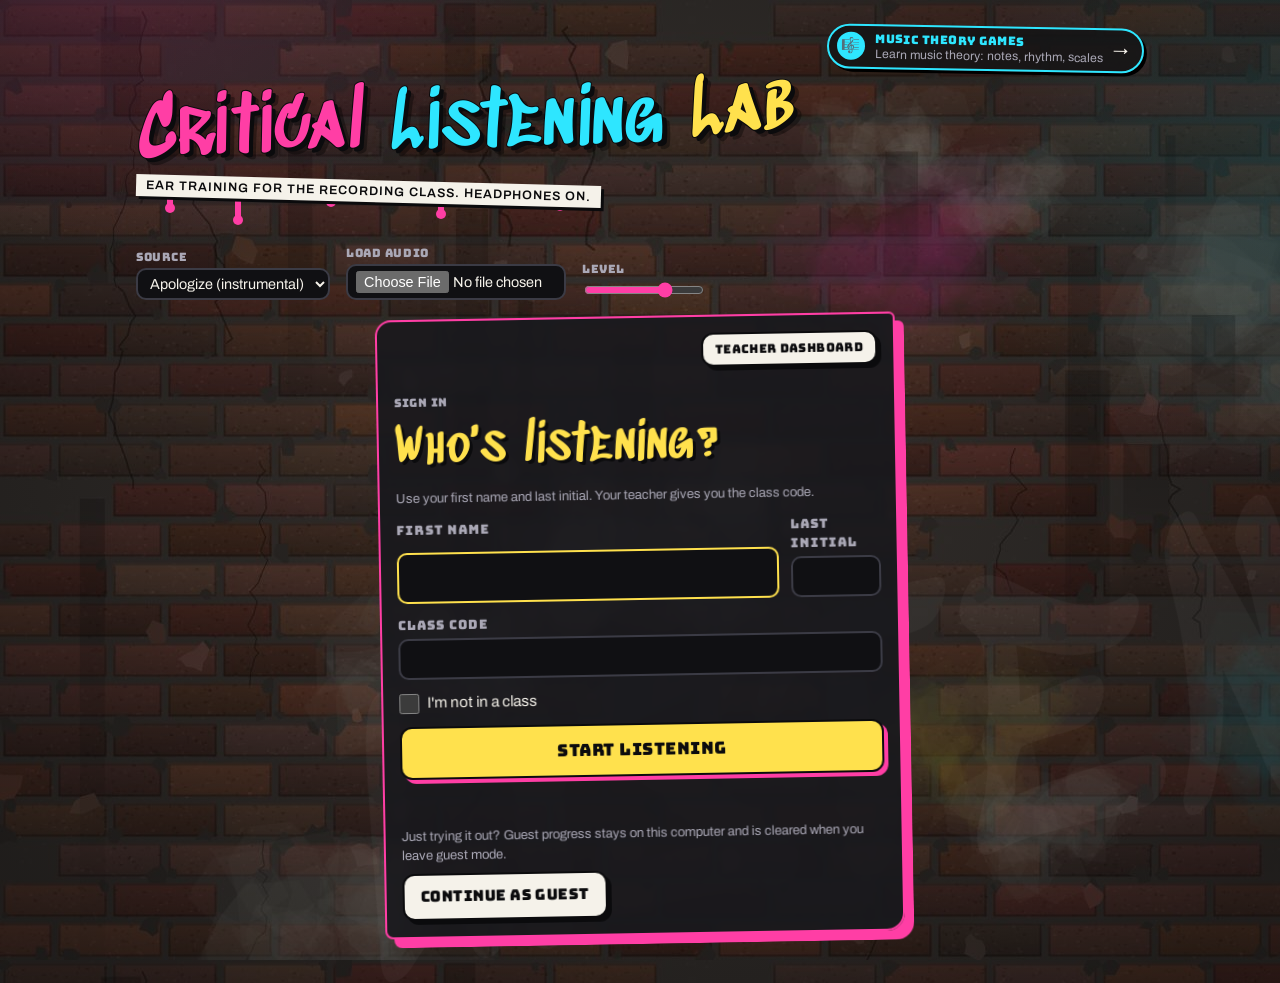
==== commit 01529421: "Move Teacher dashboard button to the top" ====
--- a/critical-listening-lab/index.html
+++ b/critical-listening-lab/index.html
@@ -181,13 +181,56 @@
 .seq.free .cell.bs{box-shadow:-3px 0 0 var(--rhythm)}
 .roll .nl{cursor:pointer}.roll .nl:hover{color:var(--fg)}
 .bm-row .ic.hear{font-size:.65rem}
-.bm-row .pan{width:52px;flex:none;accent-color:var(--level);height:18px;margin:0}
-.bass{display:grid;gap:12px;margin-top:14px}
+.panw{display:flex;align-items:center;gap:2px;flex:none;font:600 .58rem var(--mono);color:var(--muted)}
+.panw output{width:24px;text-align:center;color:var(--level);font-size:.62rem}
+.bm-row .pan{width:46px;flex:none;accent-color:var(--level);height:18px;margin:0;cursor:ew-resize}
+.seq.free .corner{font:400 .62rem var(--display);color:var(--muted);gap:6px;justify-content:flex-start;padding-left:34px}
+.bm-row.bassrow{border-top:2px solid var(--freq);margin-top:6px;padding-top:6px}
+.bm-row .bname{flex:1;min-width:0;text-align:left;font:400 .85rem var(--display);color:var(--freq);background:color-mix(in srgb,var(--freq) 12%,var(--panel-2));border:1px solid color-mix(in srgb,var(--freq) 45%,var(--line));border-radius:6px;padding:5px 8px;cursor:pointer;white-space:nowrap;overflow:hidden;text-overflow:ellipsis}
+.bm-row .bname .cv{display:inline-block;transition:transform .3s ease;margin-left:4px}
+.bass-open .bm-row .bname .cv{transform:rotate(180deg)}
+.seq.free .bcell{aspect-ratio:auto;align-self:stretch;margin-top:6px;border-radius:3px;font:600 .55rem var(--mono);color:#111;overflow:hidden;white-space:nowrap;display:flex;align-items:center;padding-left:2px}
+.seq.free .bcell.bon{background:var(--freq);border-color:var(--freq);border-radius:0;box-shadow:none}
+.seq.free .bcell.bon.st{border-radius:5px 0 0 5px}.seq.free .bcell.bon.en{border-top-right-radius:5px;border-bottom-right-radius:5px}
+.seq.free .bcell.bon.b1{background:color-mix(in srgb,var(--freq) 45%,var(--panel-2))}.seq.free .bcell.bon.b2{background:color-mix(in srgb,var(--freq) 72%,var(--panel-2))}
+.seq.free .bcell.muted{opacity:.35}
+.bass-x{display:grid;grid-template-rows:0fr;transition:grid-template-rows .4s ease}
+.bass-x>div{min-height:0;overflow:hidden}
+.bass-open .bass-x{grid-template-rows:1fr}
+.bass-x .bass{margin-top:12px;padding:14px;border:1px solid color-mix(in srgb,var(--freq) 45%,var(--line));border-radius:12px;background:color-mix(in srgb,var(--freq) 4%,var(--panel));opacity:0;transform:translateY(-8px);transition:opacity .3s ease,transform .35s ease}
+.bass-open .bass-x .bass{opacity:1;transform:none}
+@media (prefers-reduced-motion:reduce){.bass-x,.bass-x .bass,.bm-row .bname .cv{transition:none}}
+.bass{display:grid;gap:12px}
 .roll .pc.on.v1{background:color-mix(in srgb,var(--freq) 40%,var(--panel-2))} .roll .pc.on.v2{background:color-mix(in srgb,var(--freq) 70%,var(--panel-2))}
-.roll .vl{position:sticky;left:0;z-index:2;background:var(--panel);font:400 .6rem var(--display);color:var(--muted);display:flex;align-items:center;justify-content:flex-end;padding-right:6px}
-.roll .vc{height:30px;border:none;background:transparent;padding:0;display:flex;align-items:flex-end;justify-content:center;cursor:pointer;min-width:0;border-bottom:1px solid var(--line)}
-.roll .vc i{display:block;width:70%;border-radius:2px 2px 0 0;background:var(--freq)}
+.roll .vl b{font:400 .6rem var(--display);color:var(--freq)}
+/* three rows, one per click zone (hard / medium / soft), so each label sits beside its band */
+.roll .vl{position:sticky;left:0;z-index:2;background-color:var(--panel);font:400 .6rem var(--display);color:var(--muted);display:grid;grid-template-rows:repeat(3,1fr);align-items:center;justify-items:end;padding:0 6px 0 0;line-height:1}
+.roll .vc{height:64px;border:none;background-color:transparent;padding:0;display:flex;align-items:flex-end;justify-content:center;cursor:pointer;min-width:0;border-bottom:1px solid var(--line)}
+.roll .vc i{display:block;width:78%;pointer-events:none;border-radius:2px 2px 0 0;background:var(--freq)}
+.roll .vl,.roll .vg,.roll .vc{height:64px;background-image:linear-gradient(to bottom,transparent calc(33.3% - 1px),var(--line) 33.3%,transparent calc(33.3% + 1px),transparent calc(66.6% - 1px),var(--line) 66.6%,transparent calc(66.6% + 1px))}
 .roll .vc.v1 i{height:33%;opacity:.55} .roll .vc.v2 i{height:66%;opacity:.8} .roll .vc.v3 i{height:100%}
+.bass-head{display:flex;justify-content:space-between;align-items:flex-start;gap:10px;flex-wrap:wrap}
+.bass-steps{display:grid;grid-template-columns:repeat(auto-fit,minmax(200px,1fr));gap:10px}
+.bstep{position:relative;display:grid;gap:6px;align-content:start;padding:10px 12px 10px 42px;border:1px solid var(--line);border-radius:10px;background:var(--panel-2)}
+.bnum{position:absolute;left:10px;top:9px;width:22px;height:22px;border-radius:50%;display:grid;place-items:center;background:var(--freq);color:#111;font:400 .8rem var(--display)}
+.brow{display:flex;gap:8px;align-items:center;flex-wrap:wrap}
+.bass-steps .btn,.bass-head .btn{padding:7px 14px;font-size:.85rem}
+.bmini{margin:0;font-size:.85rem;color:var(--muted);line-height:1.4}
+.tips{padding-left:18px;display:grid;gap:4px}
+.xps{display:grid;gap:8px}
+.xp{border:1px solid var(--line);border-radius:10px;background:var(--panel-2);overflow:hidden}
+.xp-h{all:unset;box-sizing:border-box;width:100%;display:flex;align-items:center;gap:10px;padding:10px 14px;cursor:pointer}
+.xp-h:focus-visible{outline:2px solid var(--accent);outline-offset:-2px}
+.xp-t{font:400 .95rem var(--display);letter-spacing:.02em}
+.xp-s{flex:1;text-align:right;font-size:.8rem;color:var(--freq);white-space:nowrap;overflow:hidden;text-overflow:ellipsis}
+.xp-c{transition:transform .3s ease;color:var(--muted)}
+.xp.open .xp-c{transform:rotate(180deg)}
+.xp-b{display:grid;grid-template-rows:0fr;transition:grid-template-rows .32s ease}
+.xp.open .xp-b{grid-template-rows:1fr}
+.xp-b>div{min-height:0;overflow:hidden}
+.xp-in{display:grid;gap:10px;padding:2px 14px 14px;opacity:0;transform:translateY(-6px);transition:opacity .25s ease,transform .3s ease}
+.xp.open .xp-in{opacity:1;transform:none}
+@media (prefers-reduced-motion:reduce){.xp-b,.xp-in,.xp-c{transition:none}}
 .bass-acts{display:flex;gap:8px;flex-wrap:wrap}
 .bass-acts .btn[aria-pressed=true]{background:var(--fg);color:var(--bg)}
 .bass-ctl{display:flex;gap:14px;flex-wrap:wrap;align-items:flex-end}
@@ -470,6 +513,7 @@
 
   <!-- LOGIN -->
   <section id="vLogin" class="panel login" hidden>
+    <div style="text-align:right;margin-bottom:10px"><button class="btn small" id="teachBtn2" type="button">Teacher dashboard</button></div>
     <span class="label">Sign in</span>
     <h2>Who's listening?</h2>
     <p class="note">Use your first name and last initial. Your teacher gives you the class code.</p>
@@ -482,12 +526,12 @@
     </form>
     <p class="err" id="loginErr" aria-live="polite"></p>
     <div class="rowsb"><span class="note">Just trying it out? Guest progress stays on this computer and is cleared when you leave guest mode.</span><button class="btn" id="guest" type="button">Continue as guest</button></div>
-    <div style="text-align:right;margin-top:10px"><button class="btn small" id="teachBtn2" type="button">Teacher dashboard</button></div>
     <div id="knownWrap" hidden><div class="label" style="margin-bottom:6px">Already signed in on this computer</div><div class="known" id="known"></div></div>
   </section>
 
   <!-- HOME -->
   <section id="vHome" class="view">
+    <div style="text-align:right"><button class="btn small" id="teachBtn" type="button">Teacher dashboard</button></div>
     <div class="from-teacher" id="fromTeacher" hidden></div>
     <div class="home-top">
       <div class="panel workout">
@@ -514,7 +558,7 @@
     </div>
     <div class="rowsb"><span class="label">All games</span><span class="status">Ten rounds per game. Levels adjust as you play.</span></div>
     <div class="games" id="games"></div>
-    <div class="rowsb"><p class="note">Progress is saved in this browser on this device.</p><div class="row" style="display:flex;gap:8px"><button class="btn small" id="fbBtn" type="button">Send feedback</button><button class="btn small" id="teachBtn">Teacher dashboard</button></div></div>
+    <div class="rowsb"><p class="note">Progress is saved in this browser on this device.</p><div class="row" style="display:flex;gap:8px"><button class="btn small" id="fbBtn" type="button">Send feedback</button></div></div>
   </section>
 
   <!-- PLAY -->
@@ -582,28 +626,42 @@
       </div>
       <div class="bm-save"><input id="bmName" maxlength="40" placeholder="Name your beat"><button class="btn primary" id="bmSave">Save beat</button>
         <select id="bmLoad" aria-label="My saved beats"></select><button class="btn" id="bmDelete">Delete</button><span class="status" id="bmSaved"></span></div>
-      <p class="hint">Click a cell for soft, again for medium, again for hard, and a fourth time to clear. M mutes a row. Pick 1, 2, 4 or 8 <b>Bars</b> for a longer beat; scroll sideways to see them all. <b>Clear</b> wipes every hit. Save a beat to keep it in My beats.</p>
+      <p class="hint">Click a cell for soft, again for medium, again for hard, and a fourth time to clear. M mutes a row, ▶ plays its sound, and the <b>L–R</b> slider pans it left or right (double-click to center). Click the <b>🎸 Bass</b> row to open its piano roll. Pick 1, 2, 4 or 8 <b>Bars</b> for a longer beat; scroll sideways to see them all. <b>Clear</b> wipes every hit. Save a beat to keep it in My beats.</p>
     </div>
     <div class="panel">
       <div class="vel-legend"><span><i class="cell v1" style="aspect-ratio:auto"></i>Soft</span><span><i class="cell v2" style="aspect-ratio:auto"></i>Medium</span><span><i class="cell v3" style="aspect-ratio:auto"></i>Hard</span></div>
       <div class="seq-wrap"><div class="seq free" id="bmGrid"></div></div>
       <div id="bmPicker" hidden style="margin-top:12px"></div>
-    </div>
-    <div class="panel bass" id="bassPanel">
-      <div class="rowsb"><div style="display:grid;gap:2px"><span class="label sk-Frequency">Bass line · piano roll</span><h3>Bass</h3></div>
-        <div class="bass-acts"><button class="btn primary" id="bsFill" type="button">Auto fill</button><button class="btn" id="bsRand" type="button">🎲 Random</button><button class="btn" id="bsClear" type="button">Clear bass</button><button class="btn" id="bsMute" type="button" aria-pressed="false">Mute</button></div></div>
-      <div class="bass-ctl">
-        <label class="group"><span class="label">Key</span><select id="bsKey"></select></label>
-        <div class="group"><span class="label">Scale</span><div class="bars-seg" id="bsScale"><button type="button" data-v="major">Major</button><button type="button" data-v="minor">Minor</button></div></div>
-        <div class="group"><span class="label">Auto fill uses</span><div class="bars-seg" id="bsMode"><button type="button" data-v="key">Stay in key</button><button type="button" data-v="chords">Chord progression</button></div></div>
-        <div class="group" id="bsProgWrap"><span class="label">Progression</span><div style="display:flex;gap:6px;align-items:center"><b id="bsProg" class="bs-prog"></b><button class="btn small" id="bsNewProg" type="button">🎲 New chords</button></div></div>
-        <label class="group"><span class="label">Sound</span><select id="bsSound"><optgroup label="Electronic"><option value="sub">Sub bass</option><option value="b808">808 bass</option><option value="synth">Synth bass</option><option value="acid">Acid bass</option><option value="reese">Reese bass</option><option value="wobble">Wobble bass</option></optgroup><optgroup label="Band"><option value="finger">Electric bass (fingers)</option><option value="pluck">Plucked bass</option><option value="upright">Upright bass</option></optgroup></select></label>
-        <button class="btn" id="bsHear" type="button" title="Hear this bass sound">▶ Hear it</button>
-        <div class="group"><span class="label">New notes</span><div class="bars-seg" id="bsVel"><button type="button" data-v="1">Soft</button><button type="button" data-v="2">Med</button><button type="button" data-v="3">Hard</button></div></div>
-        <label class="group"><span class="label">Pan <output id="bsPanOut">C</output></span><input type="range" id="bsPan" min="-100" max="100" step="5" value="0" style="width:110px;accent-color:var(--level)"></label>
+    <div class="bass-x" id="bassX"><div><div class="bass" id="bassPanel">
+      <div class="bass-head"><div style="display:grid;gap:2px"><span class="label sk-Frequency">Bass line · piano roll</span><h3>🎸 Bass</h3></div>
+        <div class="bass-acts"><button class="btn" id="bsClear" type="button">Clear</button><button class="btn" id="bsClose" type="button">Close ▴</button></div></div>
+      <div class="bass-steps">
+        <div class="bstep"><span class="bnum">1</span><span class="label">Pick a key</span><div class="brow"><select id="bsKey" aria-label="Key"></select><div class="bars-seg" id="bsScale" role="group" aria-label="Scale"><button type="button" data-v="major">Major</button><button type="button" data-v="minor">Minor</button></div></div></div>
+        <div class="bstep"><span class="bnum">2</span><span class="label">Make a bass line</span><div class="brow"><button class="btn primary" id="bsFill" type="button">Auto fill</button><button class="btn" id="bsRand" type="button">🎲 Random</button></div></div>
+        <div class="bstep"><span class="bnum">3</span><span class="label">Or draw your own</span><p class="bmini">Click a square to add a note, drag right to hold it, click it again to erase.</p></div>
       </div>
-      <p class="hint" style="margin:0">Click a square to place a note, drag right to make it longer, click a note to remove it. The bars under the roll are each note's velocity (how hard it's played): click one to change it. Click a note name on the left to hear it. Only notes in your key are shown, so nothing clashes. Made a mistake? Hit <b>↶ Undo</b> (or Ctrl+Z). <b>Auto fill</b> writes a bass line for you. <b>🎲 Random</b> makes a new version.</p>
       <div class="seq-wrap"><div class="roll" id="bsRoll"></div></div>
+      <div class="xps">
+        <div class="xp" data-xp="chords"><button class="xp-h" type="button" aria-expanded="false"><span class="xp-t">🎹 Chords</span><span class="xp-s" id="xsChords"></span><span class="xp-c" aria-hidden="true">▾</span></button>
+          <div class="xp-b"><div><div class="xp-in">
+            <p class="bmini">Auto fill can stay home in one key, or follow a chord progression so the line moves.</p>
+            <div class="bars-seg" id="bsMode" role="group" aria-label="Auto fill uses"><button type="button" data-v="key">Stay in key</button><button type="button" data-v="chords">Follow chords</button></div>
+            <div id="bsProgWrap" class="brow"><b id="bsProg" class="bs-prog"></b><button class="btn small" id="bsNewProg" type="button">🎲 New chords</button></div>
+          </div></div></div></div>
+        <div class="xp" data-xp="sound"><button class="xp-h" type="button" aria-expanded="false"><span class="xp-t">🔊 Sound</span><span class="xp-s" id="xsSound"></span><span class="xp-c" aria-hidden="true">▾</span></button>
+          <div class="xp-b"><div><div class="xp-in">
+            <div class="brow"><select id="bsSound" aria-label="Bass sound"><optgroup label="Electronic"><option value="sub">Sub bass</option><option value="b808">808 bass</option><option value="synth">Synth bass</option><option value="acid">Acid bass</option><option value="reese">Reese bass</option><option value="wobble">Wobble bass</option></optgroup><optgroup label="Band"><option value="finger">Electric bass (fingers)</option><option value="pluck">Plucked bass</option><option value="upright">Upright bass</option></optgroup></select><button class="btn small" id="bsHear" type="button" title="Hear this bass sound">▶ Hear it</button></div>
+          </div></div></div></div>
+        <div class="xp" data-xp="tips"><button class="xp-h" type="button" aria-expanded="false"><span class="xp-t">💡 Tips</span><span class="xp-s"></span><span class="xp-c" aria-hidden="true">▾</span></button>
+          <div class="xp-b"><div><div class="xp-in"><ul class="bmini tips">
+            <li>Only notes in your key are on the roll, so nothing clashes.</li>
+            <li>Click a note name on the left to hear that pitch.</li>
+            <li>The bars under the roll are <b>velocity</b>, how hard each note is played. Click near the top of a bar for hard, the middle for medium, the bottom for soft.</li>
+            <li>Auto fill tries to land on your kick drum, so the bass and kick hit together.</li>
+            <li>Made a mistake? Press <b>↶ Undo</b> at the top (or Ctrl+Z).</li>
+          </ul></div></div></div></div>
+      </div>
+    </div></div></div>
     </div>
   </section>
 
@@ -1051,7 +1109,7 @@
 function openFree() {
   stop(); FB = P.freeBeat ||= defaultBeat(); fitBars(); bassInit();
   $('bmTempo').value = FB.bpm; $('bmTempoOut').textContent = FB.bpm; $('bmSwing').value = FB.swing; $('bmSwingOut').textContent = FB.swing;
-  $('bmPicker').hidden = true; renderFree(); renderBass(); renderMyBeats(); show('vFree'); autoHowto('maker', 1);
+  $('bmPicker').hidden = true; renderFree(); renderBass(); setBassOpen(bassOpen); renderMyBeats(); show('vFree'); autoHowto('maker', 1);
 }
 // Beats can be 1, 2, 4 or 8 bars of sixteenth notes; each row has 16 steps per bar
 const bmLen = () => 16 * (FB.bars || 1);
@@ -1070,21 +1128,17 @@
 }
 function renderFree() {
   const g = $('bmGrid'), n = bmLen(), bars = FB.bars || 1;
-  g.style.gridTemplateColumns = `minmax(215px,255px) repeat(${n},minmax(${bars > 2 ? 20 : 18}px,1fr))`;
-  g.style.minWidth = bars > 1 ? `${235 + n * (bars > 2 ? 23 : 21)}px` : '';
+  g.style.gridTemplateColumns = `minmax(250px,290px) repeat(${n},minmax(${bars > 2 ? 20 : 18}px,1fr))`;
+  g.style.minWidth = bars > 1 ? `${270 + n * (bars > 2 ? 23 : 21)}px` : '';
   $('bmBars').querySelectorAll('button').forEach(b => b.setAttribute('aria-pressed', +b.dataset.b === bars));
   $('bmCopy').hidden = bars < 2;
-  g.innerHTML = '<span class="corner"></span>' + Array.from({ length:n }, (_, i) => { const j = i % 16; return `<span class="num${i && !j ? ' bar' : ''}">${!j && bars > 1 ? 'B' + (i / 16 + 1) : j % 4 === 0 ? j / 4 + 1 : ['', 'e', '+', 'a'][j % 4]}</span>`; }).join('');
+  g.innerHTML = '<span class="corner"><span style="flex:1">Sound</span><span style="width:76px;text-align:center">Pan</span><span style="width:56px"></span></span>' + Array.from({ length:n }, (_, i) => { const j = i % 16; return `<span class="num${i && !j ? ' bar' : ''}">${!j && bars > 1 ? 'B' + (i / 16 + 1) : j % 4 === 0 ? j / 4 + 1 : ['', 'e', '+', 'a'][j % 4]}</span>`; }).join('');
   FB.rows.forEach((row, ri) => {
     const lab = document.createElement('div'); lab.className = 'bm-row';
     const sel = document.createElement('select'); sel.setAttribute('aria-label', 'Sound for row ' + (ri + 1));
     sel.innerHTML = KIT.map(([cat, list]) => `<optgroup label="${cat}">${list.map(([id, n]) => `<option value="${id}"${id === row.sound ? ' selected' : ''}>${n}</option>`).join('')}</optgroup>`).join('');
     sel.onchange = () => { snap(); row.sound = sel.value; ensureCtx(); withPan(row.pan, () => voice(row.sound, ctx.currentTime + 0.01)); save(); };
-    const pn = document.createElement('input'); pn.type = 'range'; pn.min = -100; pn.max = 100; pn.step = 5; pn.value = Math.round((row.pan || 0) * 100); pn.className = 'pan';
-    const panTitle = () => { const v = +pn.value; pn.title = 'Pan: ' + (v === 0 ? 'center' : Math.abs(v) + '% ' + (v < 0 ? 'left' : 'right')) + ' (double-click to center)'; pn.setAttribute('aria-label', SOUND_NAME[row.sound] + ' ' + pn.title); };
-    panTitle(); pn.oninput = () => { row.pan = +pn.value / 100; panTitle(); save(); };
-    pn.onchange = () => { ensureCtx(); withPan(row.pan, () => voice(row.sound, ctx.currentTime + 0.01)); };
-    pn.ondblclick = () => { pn.value = 0; row.pan = 0; panTitle(); save(); };
+    const pn = panCtl(row, SOUND_NAME[row.sound], () => voice(row.sound, ctx.currentTime + 0.01));
     const hr = document.createElement('button'); hr.className = 'ic hear'; hr.textContent = '▶'; hr.title = 'Hear this sound'; hr.setAttribute('aria-label', 'Hear ' + SOUND_NAME[row.sound]);
     hr.onclick = () => { ensureCtx(); withPan(row.pan, () => voice(row.sound, ctx.currentTime + 0.01)); };
     const m = document.createElement('button'); m.className = 'ic'; m.textContent = 'M'; m.title = 'Mute'; m.setAttribute('aria-pressed', row.mute);
@@ -1101,6 +1155,47 @@
     });
   });
   if (FB.rows.length < 12) { const add = document.createElement('button'); add.className = 'bm-new'; add.textContent = '+ New row: pick a sound'; add.onclick = showPicker; g.appendChild(add); }
+  bassRow(g, n);
+}
+// pan slider with an L/R readout; works for any track that has a .pan (-1 left ... 1 right)
+function panCtl(track, name, preview) {
+  const w = document.createElement('span'); w.className = 'panw';
+  const pn = document.createElement('input'); pn.type = 'range'; pn.min = -100; pn.max = 100; pn.step = 5; pn.value = Math.round((track.pan || 0) * 100); pn.className = 'pan';
+  const out = document.createElement('output');
+  const show = () => { const v = +pn.value; out.textContent = v === 0 ? 'C' : Math.abs(v) + (v < 0 ? 'L' : 'R'); pn.title = 'Pan: ' + (v === 0 ? 'center' : Math.abs(v) + '% ' + (v < 0 ? 'left' : 'right')) + ' (double-click to center)'; pn.setAttribute('aria-label', name + ' ' + pn.title); };
+  show(); pn.onpointerdown = () => snap();
+  pn.oninput = () => { track.pan = +pn.value / 100; show(); save(); };
+  pn.onchange = () => { ensureCtx(); withPan(track.pan, preview); };
+  pn.ondblclick = () => { pn.value = 0; track.pan = 0; show(); save(); };
+  const l = document.createElement('i'), r = document.createElement('i'); l.textContent = 'L'; r.textContent = 'R'; l.style.fontStyle = r.style.fontStyle = 'normal';
+  w.append(l, pn, r, out); return w;
+}
+// the bass sits on the main timeline as one row; click it to open the piano roll underneath
+let bassOpen = false; try { bassOpen = localStorage.getItem('clt-bassopen') === '1'; } catch (e) {}
+function setBassOpen(o) { bassOpen = o; $('vFree').classList.toggle('bass-open', o); const bn = document.querySelector('#bmGrid .bname'); if (bn) bn.setAttribute('aria-expanded', o);
+  try { localStorage.setItem('clt-bassopen', o ? '1' : '0'); } catch (e) {} }
+function bassRow(g, n) {
+  bassInit(); const b = FB.bass;
+  const lab = document.createElement('div'); lab.className = 'bm-row bassrow';
+  const hr = document.createElement('button'); hr.className = 'ic hear'; hr.textContent = '▶'; hr.title = 'Hear the bass sound'; hr.setAttribute('aria-label', 'Hear the bass sound');
+  hr.onclick = () => { ensureCtx(); withPan(b.pan, () => bassVoice(bassMidi(0), ctx.currentTime + 0.01, 0.4, b.sound, 3)); };
+  const nm = document.createElement('button'); nm.className = 'bname'; nm.type = 'button'; nm.setAttribute('aria-expanded', bassOpen); nm.title = 'Open the bass piano roll';
+  nm.innerHTML = '🎸 Bass<span class="cv">▾</span>'; nm.onclick = () => setBassOpen(!bassOpen);
+  const pn = panCtl(b, 'Bass', () => bassVoice(bassMidi(0), ctx.currentTime + 0.01, 0.4, b.sound, 3));
+  const m = document.createElement('button'); m.className = 'ic'; m.id = 'bsMute'; m.textContent = 'M'; m.title = 'Mute the bass'; m.setAttribute('aria-pressed', b.mute);
+  m.onclick = () => { snap(); b.mute = !b.mute; save(); renderBass(); };
+  const sp = document.createElement('span'); sp.style.cssText = 'width:26px;flex:none';
+  lab.append(hr, nm, pn, m, sp); g.appendChild(lab);
+  for (let i = 0; i < n; i++) { const c = document.createElement('button'); c.className = 'cell bcell' + (Math.floor(i / 4) % 2 ? ' alt' : '') + (i && i % 16 === 0 ? ' bs' : ''); c.dataset.s = i; c.tabIndex = -1; c.setAttribute('aria-hidden', 'true'); c.onclick = () => setBassOpen(true); g.appendChild(c); }
+  bassLane();
+}
+// draw the bass notes into its timeline row
+function bassLane() {
+  const b = FB.bass, cells = document.querySelectorAll('#bmGrid .bcell'); if (!cells.length) return;
+  cells.forEach(c => { c.className = c.className.replace(/ (bon|st|en|b[123]|muted)\b/g, ''); c.textContent = ''; });
+  b.notes.forEach(x => { for (let i = x.s; i < x.s + x.d && i < cells.length; i++) { const c = cells[i]; c.classList.add('bon', 'b' + (x.v || 2)); if (b.mute) c.classList.add('muted'); if (i === x.s) { c.classList.add('st'); c.textContent = bassName(x.n).replace(/\d/, ''); } if (i === x.s + x.d - 1) c.classList.add('en'); } });
+  const bn = document.querySelector('#bmGrid .bname'); if (bn) bn.title = (b.notes.length ? `Bass in ${NOTE_NAMES[b.key]} ${b.scale}. ` : '') + 'Click to open the piano roll';
+  const m = $('bsMute'); if (m) m.setAttribute('aria-pressed', b.mute);
 }
 function showPicker() {
   ensureCtx(); const pk = $('bmPicker'); pk.hidden = false;
@@ -1280,9 +1375,9 @@
   $('bsMode').querySelectorAll('button').forEach(x => x.setAttribute('aria-pressed', x.dataset.v === b.mode));
   $('bsProgWrap').hidden = b.mode !== 'chords';
   const pr = progOf(); $('bsProg').textContent = pr.map(d => ROMAN[b.scale][d]).join('–') + '  (' + pr.map(chordName).join(' ') + ')';
-  $('bsSound').value = b.sound; $('bsMute').setAttribute('aria-pressed', b.mute); g.classList.toggle('muted', b.mute);
-  $('bsVel').querySelectorAll('button').forEach(x => x.setAttribute('aria-pressed', +x.dataset.v === b.brush));
-  $('bsPan').value = Math.round((b.pan || 0) * 100); $('bsPanOut').textContent = panTxt(b.pan);
+  $('bsSound').value = b.sound; g.classList.toggle('muted', b.mute);
+  $('xsChords').textContent = b.mode === 'chords' ? pr.map(chordName).join(' ') : 'Staying in key';
+  $('xsSound').textContent = $('bsSound').selectedOptions[0].textContent;
   g.style.gridTemplateColumns = `56px repeat(${n},minmax(${bars > 2 ? 20 : 18}px,1fr))`;
   g.style.minWidth = bars > 1 ? `${76 + n * (bars > 2 ? 22 : 20)}px` : '';
   const at = Array.from({ length: BASS_ROWS }, () => Array(n).fill(null));
@@ -1295,21 +1390,21 @@
       h += `<button class="pc${Math.floor(i / 4) % 2 ? ' alt' : ''}${r % 7 === 0 ? ' rootrow' : ''}${i && i % 16 === 0 ? ' bs' : ''}${c ? ' on v' + c.v + (c.st ? ' st' : '') + (c.en ? ' en' : '') : ''}" data-r="${r}" data-s="${i}" aria-label="${bassName(r)} step ${i + 1}${c ? ', note' : ''}"></button>`; }
   }
   // velocity lane: one bar per note, click to cycle soft / medium / hard
-  h += '<span class="vl">Velocity</span>';
+  h += '<span class="vl" title="Velocity: how hard each note plays"><span>Hard</span><b>Vel</b><span>Soft</span></span>';
   const starts = {}; b.notes.forEach(x => { starts[x.s] = x; });
-  for (let i = 0; i < n; i++) { const x = starts[i]; h += x ? `<button class="vc v${x.v || 2}" data-vs="${i}" title="${VEL_NAME[x.v || 2]}: click to change" aria-label="Velocity at step ${i + 1}: ${VEL_NAME[x.v || 2]}"><i></i></button>` : '<span></span>'; }
-  g.innerHTML = h;
+  for (let i = 0; i < n; i++) { const x = starts[i]; h += x ? `<button class="vc v${x.v || 2}" data-vs="${i}" title="${VEL_NAME[x.v || 2]}: click higher for harder, lower for softer" aria-label="Velocity at step ${i + 1}: ${VEL_NAME[x.v || 2]}"><i></i></button>` : '<span class="vg"></span>'; }
+  g.innerHTML = h; bassLane();
 }
 const panTxt = p => !p ? 'C' : `${Math.round(Math.abs(p) * 100)}${p < 0 ? 'L' : 'R'}`;
 let bsDrag = null;
 $('bsRoll').addEventListener('pointerdown', e => {
   const nl = e.target.closest('.nl[data-r]'); if (nl) { ensureCtx(); withPan(FB.bass.pan, () => bassVoice(bassMidi(+nl.dataset.r), ctx.currentTime + 0.01, 0.35, FB.bass.sound, 2)); return; }
-  const vc = e.target.closest('.vc'); if (vc) { const x = FB.bass.notes.find(y => y.s === +vc.dataset.vs); if (x) { snap(); x.v = (x.v || 2) % 3 + 1; ensureCtx(); withPan(FB.bass.pan, () => bassVoice(bassMidi(x.n), ctx.currentTime + 0.01, 0.25, FB.bass.sound, x.v)); save(); renderBass(); } return; }
+  const vc = e.target.closest('.vc'); if (vc) { const x = FB.bass.notes.find(y => y.s === +vc.dataset.vs); if (x) { snap(); const rc = vc.getBoundingClientRect(), y = (e.clientY - rc.top) / rc.height; x.v = y < 1 / 3 ? 3 : y < 2 / 3 ? 2 : 1; ensureCtx(); withPan(FB.bass.pan, () => bassVoice(bassMidi(x.n), ctx.currentTime + 0.01, 0.25, FB.bass.sound, x.v)); save(); renderBass(); } return; }
   const c = e.target.closest('.pc'); if (!c) return; e.preventDefault();
   snap(); const r = +c.dataset.r, s0 = +c.dataset.s, b = FB.bass;
   const hit = b.notes.findIndex(x => x.n === r && s0 >= x.s && s0 < x.s + x.d);
   if (hit >= 0) { b.notes.splice(hit, 1); save(); renderBass(); return; }
-  ensureCtx(); const nt = { s: s0, d: 1, n: r, v: b.brush || 3 }; placeNote(nt); bsDrag = nt;
+  ensureCtx(); const nt = { s: s0, d: 1, n: r, v: 3 }; placeNote(nt); bsDrag = nt;
   withPan(b.pan, () => bassVoice(bassMidi(r), ctx.currentTime + 0.01, 0.25, b.sound, nt.v)); renderBass();
 });
 $('bsRoll').addEventListener('pointerover', e => {
@@ -1322,14 +1417,18 @@
 $('bsScale').onclick = e => { const x = e.target.closest('button[data-v]'); if (!x) return; snap(); FB.bass.scale = x.dataset.v; save(); renderBass(); };
 $('bsMode').onclick = e => { const x = e.target.closest('button[data-v]'); if (!x) return; snap(); FB.bass.mode = x.dataset.v; genBass(); save(); renderBass(); };
 $('bsNewProg').onclick = () => { snap(); const b = FB.bass, len = PROGS[b.scale].length; let k; do { k = Math.floor(Math.random() * len); } while (k === b.prog % len && len > 1); b.prog = k; genBass(); save(); renderBass(); };
-$('bsSound').onchange = e => { snap(); FB.bass.sound = e.target.value; ensureCtx(); withPan(FB.bass.pan, () => bassVoice(bassMidi(0), ctx.currentTime + 0.01, 0.5, FB.bass.sound, 3)); save(); };
-$('bsVel').onclick = e => { const x = e.target.closest('button[data-v]'); if (!x) return; FB.bass.brush = +x.dataset.v; save(); renderBass(); };
-$('bsPan').oninput = e => { FB.bass.pan = +e.target.value / 100; $('bsPanOut').textContent = panTxt(FB.bass.pan); save(); };
-$('bsPan').ondblclick = () => { FB.bass.pan = 0; renderBass(); save(); };
+$('bsSound').onchange = e => { snap(); FB.bass.sound = e.target.value; ensureCtx(); withPan(FB.bass.pan, () => bassVoice(bassMidi(0), ctx.currentTime + 0.01, 0.5, FB.bass.sound, 3)); save(); renderBass(); };
+// expanding sections under the roll; which ones are open is remembered on this computer
+let xpOpen = {}; try { xpOpen = JSON.parse(localStorage.getItem('clt-xp') || '{}'); } catch (e) {}
+document.querySelectorAll('#bassPanel .xp').forEach(x => {
+  const h = x.querySelector('.xp-h'), set = o => { x.classList.toggle('open', o); h.setAttribute('aria-expanded', o); };
+  set(!!xpOpen[x.dataset.xp]);
+  h.onclick = () => { const o = !x.classList.contains('open'); set(o); xpOpen[x.dataset.xp] = o; try { localStorage.setItem('clt-xp', JSON.stringify(xpOpen)); } catch (e) {} };
+});
 $('bsHear').onclick = () => { ensureCtx(); const t = ctx.currentTime + 0.02, sp = 60 / FB.bpm / 2; [0, 4, 7].forEach((d, i) => withPan(FB.bass.pan, () => bassVoice(bassMidi(d), t + i * sp, sp * .9, FB.bass.sound, 3))); };
 $('bsFill').onclick = $('bsRand').onclick = () => { snap(); genBass(); save(); renderBass(); if (!bmTimer) bmStart(); };
 $('bsClear').onclick = () => { if (!FB.bass.notes.length) return; snap(); FB.bass.notes = []; save(); renderBass(); undoNote('Cleared the bass.'); };
-$('bsMute').onclick = () => { snap(); FB.bass.mute = !FB.bass.mute; save(); renderBass(); };
+$('bsClose').onclick = () => { setBassOpen(false); document.querySelector('#bmGrid .bname')?.scrollIntoView({ block:'nearest', behavior:'smooth' }); };
 
 /* ================= Games ================= */
 const BANDS = [['Low',100],['Low-mid',400],['Mid',1000],['High-mid',3000],['High',8000]];
